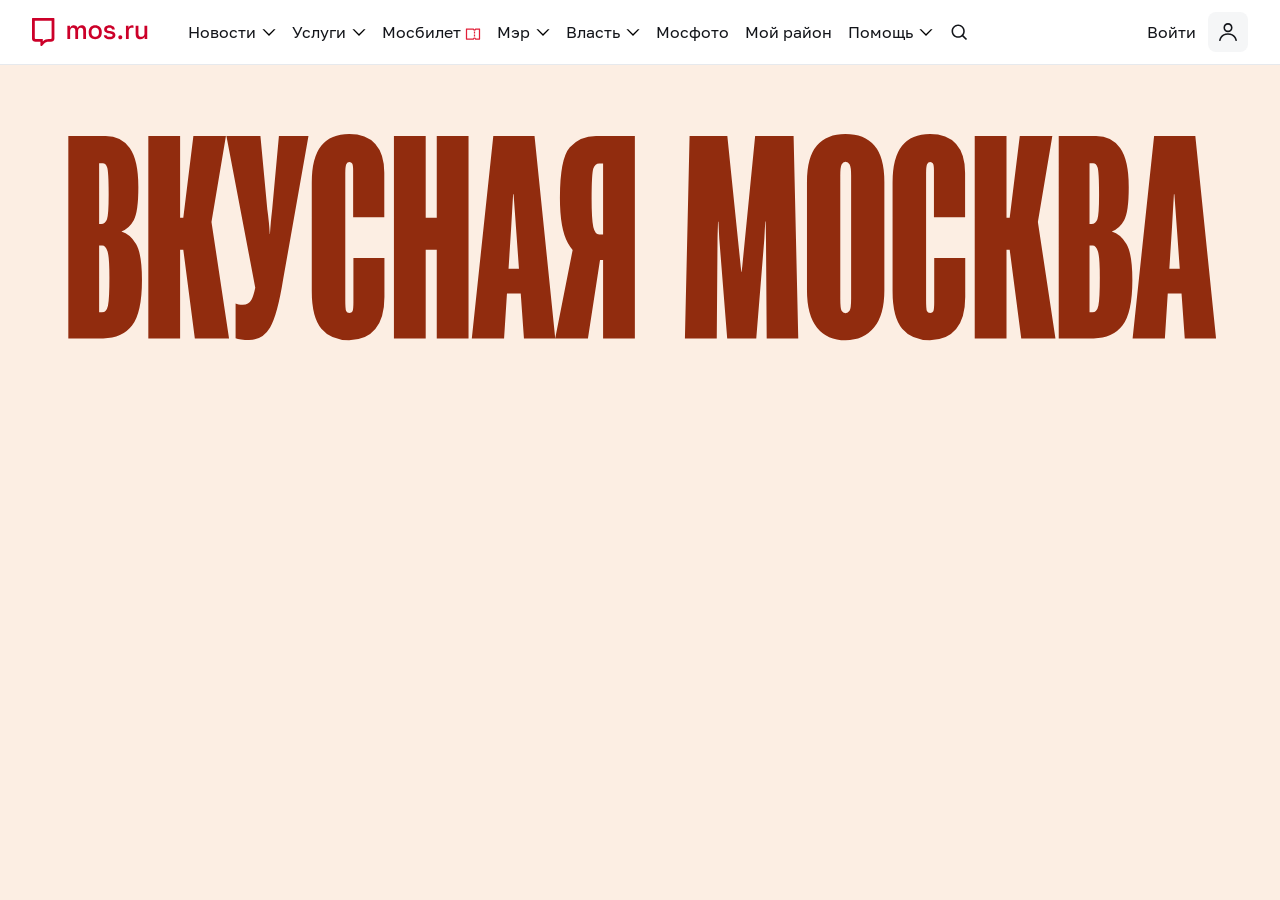
==== mos-carousel-3/index.html @ 79945d77 "Add mos-carousel-3 with circular photo animation and responsive hero" ====
<!doctype html>
<html lang="ru"><head><meta charset="utf-8"><meta name="viewport" content="width=device-width,initial-scale=1"><title>Вкусная Москва — карусель 3</title><link rel="icon" href="data:,"><link rel="stylesheet" href="styles.css"><link rel="stylesheet" href="header.css"><link rel="preload" href="assets/fonts/roboto-flex.ttf" as="font" type="font/ttf" crossorigin><script type="module" src="carousel.js"></script></head>
<body><!-- Markup, class names and SVGs copied from the live mos.ru header, 2026-11-24. -->
<div id="mos-header" class="mos-widget-header mos_layouts_wrapper"><div class="Header_header__1FD6w Header_headerRendered__24O7k" tabindex="-1"><div class="Header_inside__1MzA3 ru"><header class="Caption_caption__3R-Mi" aria-label="Портал mos.ru"><div class="Caption_name__1pfTC"><a aria-disabled="true" tabindex="-1" aria-label="mos.ru — Официальный сайт Мэра Москвы" id="mos-header-title" class="link_link__29xFl link_focusable__lMy2y Caption_nameLink__2XS9J" style="height:100%"><span class="Caption_logo__IS1vg"><img src="assets/mos-header/logo.svg" aria-hidden="true" alt="" class="Caption_iconLogo__P_cnI"></span></a></div><div class="Caption_menu__2k-Z3"><div class="Menu_menuWrapper__341hI"><nav aria-label="Разделы портала" class="Menu_menu__13xOb"><div class="Menu_item__5wCCF"><div class="dropdown_dropdown__1Oynj dropdown_dropdownTriggerWithArrow__3jYM_"><a aria-disabled="true" tabindex="-1" role="link" class="Menu_link__1f7RY common_unstyledButton__10cKX common_large__34EIE common_large__34EIE link_primary__fU-Jd link_link__29xFl link_focusable__lMy2y">Новости</a><button aria-disabled="true" tabindex="-1" type="button" class="dropdown_dropdownTrigger__SxgNI link_focusable__lMy2y dropdown_dropdownTriggerWithArrowAlways__5y4mP" aria-label="Меню раздела Новости"><svg width="16" height="16" viewBox="0 0 16 16" fill="#0E0E0F" class="dropdown_dropdownTriggerArrow__17cwd dropdown_dropdownTriggerArrowVisible__3bAlf"><path d="M1.43774 5.3335L8.00008 11.8958L14.5624 5.3335L12.7711 5.3335L8.00008 10.1045L3.22908 5.3335L1.43774 5.3335Z" fill="#13151A"/></svg></button></div></div><div class="Menu_item__5wCCF"><div class="dropdown_dropdown__1Oynj dropdown_dropdownTriggerWithArrow__3jYM_"><a aria-disabled="true" tabindex="-1" role="link" class="Menu_link__1f7RY common_unstyledButton__10cKX common_large__34EIE common_large__34EIE link_primary__fU-Jd link_link__29xFl link_focusable__lMy2y">Услуги</a><button aria-disabled="true" tabindex="-1" type="button" class="dropdown_dropdownTrigger__SxgNI link_focusable__lMy2y dropdown_dropdownTriggerWithArrowAlways__5y4mP" aria-label="Меню раздела Услуги"><svg width="16" height="16" viewBox="0 0 16 16" fill="#0E0E0F" class="dropdown_dropdownTriggerArrow__17cwd dropdown_dropdownTriggerArrowVisible__3bAlf"><path d="M1.43774 5.3335L8.00008 11.8958L14.5624 5.3335L12.7711 5.3335L8.00008 10.1045L3.22908 5.3335L1.43774 5.3335Z" fill="#13151A"/></svg></button></div></div><div class="Menu_item__5wCCF"><a aria-disabled="true" tabindex="-1" role="link" class="Menu_link__1f7RY common_unstyledButton__10cKX common_large__34EIE common_large__34EIE link_primary__fU-Jd link_link__29xFl link_focusable__lMy2y">Мосбилет</a><div class="Menu_ticketIcon__lzpXe" aria-hidden="true" role="presentation"><img src="assets/mos-header/ticket.svg" alt=""></div></div><div class="Menu_item__5wCCF"><div class="dropdown_dropdown__1Oynj dropdown_dropdownTriggerWithArrow__3jYM_"><a aria-disabled="true" tabindex="-1" role="link" class="Menu_link__1f7RY common_unstyledButton__10cKX common_large__34EIE common_large__34EIE link_primary__fU-Jd link_link__29xFl link_focusable__lMy2y">Мэр</a><button aria-disabled="true" tabindex="-1" type="button" class="dropdown_dropdownTrigger__SxgNI link_focusable__lMy2y dropdown_dropdownTriggerWithArrowAlways__5y4mP" aria-label="Меню раздела Мэр"><svg width="16" height="16" viewBox="0 0 16 16" fill="#0E0E0F" class="dropdown_dropdownTriggerArrow__17cwd dropdown_dropdownTriggerArrowVisible__3bAlf"><path d="M1.43774 5.3335L8.00008 11.8958L14.5624 5.3335L12.7711 5.3335L8.00008 10.1045L3.22908 5.3335L1.43774 5.3335Z" fill="#13151A"/></svg></button></div></div><div class="Menu_item__5wCCF"><div class="dropdown_dropdown__1Oynj dropdown_dropdownTriggerWithArrow__3jYM_"><a aria-disabled="true" tabindex="-1" role="link" class="Menu_link__1f7RY common_unstyledButton__10cKX common_large__34EIE common_large__34EIE link_primary__fU-Jd link_link__29xFl link_focusable__lMy2y">Власть</a><button aria-disabled="true" tabindex="-1" type="button" class="dropdown_dropdownTrigger__SxgNI link_focusable__lMy2y dropdown_dropdownTriggerWithArrowAlways__5y4mP" aria-label="Меню раздела Власть"><svg width="16" height="16" viewBox="0 0 16 16" fill="#0E0E0F" class="dropdown_dropdownTriggerArrow__17cwd dropdown_dropdownTriggerArrowVisible__3bAlf"><path d="M1.43774 5.3335L8.00008 11.8958L14.5624 5.3335L12.7711 5.3335L8.00008 10.1045L3.22908 5.3335L1.43774 5.3335Z" fill="#13151A"/></svg></button></div></div><div class="Menu_item__5wCCF"><a aria-disabled="true" tabindex="-1" role="link" class="Menu_link__1f7RY common_unstyledButton__10cKX common_large__34EIE common_large__34EIE link_primary__fU-Jd link_link__29xFl link_focusable__lMy2y">Мосфото</a></div><div class="Menu_item__5wCCF"><a aria-disabled="true" tabindex="-1" role="link" class="Menu_link__1f7RY common_unstyledButton__10cKX common_large__34EIE common_large__34EIE link_primary__fU-Jd link_link__29xFl link_focusable__lMy2y">Мой район</a></div><div class="Menu_item__5wCCF"><div class="dropdown_dropdown__1Oynj dropdown_dropdownTriggerWithArrow__3jYM_"><a aria-disabled="true" tabindex="-1" role="link" class="Menu_link__1f7RY common_unstyledButton__10cKX common_large__34EIE common_large__34EIE link_primary__fU-Jd link_link__29xFl link_focusable__lMy2y">Помощь</a><button aria-disabled="true" tabindex="-1" type="button" class="dropdown_dropdownTrigger__SxgNI link_focusable__lMy2y dropdown_dropdownTriggerWithArrowAlways__5y4mP" aria-label="Меню раздела Помощь"><svg width="16" height="16" viewBox="0 0 16 16" fill="#0E0E0F" class="dropdown_dropdownTriggerArrow__17cwd dropdown_dropdownTriggerArrowVisible__3bAlf"><path d="M1.43774 5.3335L8.00008 11.8958L14.5624 5.3335L12.7711 5.3335L8.00008 10.1045L3.22908 5.3335L1.43774 5.3335Z" fill="#13151A"/></svg></button></div></div></nav><div class="Menu_lastSlot__1nixy Menu_slot__-tcaB common_item__16qjr"><div class="Search_searchWrapper__2cm_Z"><div class="Search_search__2uVwW"><button type="button" aria-disabled="true" tabindex="-1" class="Search_button__17yql link_focusable__lMy2y" aria-label="Поиск по сайту"><svg width="20" height="20" viewBox="0 0 20 20" fill="none" class="Search_icon__Sj_Ky" role="presentation"><path fill-rule="evenodd" clip-rule="evenodd" d="M9.1665 2.5415C5.50762 2.5415 2.5415 5.50762 2.5415 9.1665C2.5415 12.8254 5.50762 15.7915 9.1665 15.7915C10.6956 15.7915 12.1037 15.2735 13.2248 14.4034L16.9106 18.0891L18.0891 16.9106L14.4034 13.2248C15.2735 12.1037 15.7915 10.6956 15.7915 9.1665C15.7915 5.50762 12.8254 2.5415 9.1665 2.5415ZM4.12484 9.1665C4.12484 6.38207 6.38207 4.12484 9.1665 4.12484C11.9509 4.12484 14.2082 6.38207 14.2082 9.1665C14.2082 11.9509 11.9509 14.2082 9.1665 14.2082C6.38207 14.2082 4.12484 11.9509 4.12484 9.1665Z" fill="#13151A"/></svg></button></div></div></div></div></div><div class="Caption_icons__1krw6"><div class="Caption_navIcon__1FbCm Caption_icon__2XT7z"><button aria-disabled="true" tabindex="-1" type="button" class="Icon_icon__voGwJ common_unstyledButton__10cKX" aria-label="Навигация по сайту"><svg width="16" height="12" class="Icon_iconImg__1Ll2u" role="img" aria-label="Навигация по сайту"><g transform="translate(-124 -292)" fill="none" fill-rule="evenodd"><path d="M139.25 302a.75.75 0 110 1.5h-14.5a.75.75 0 110-1.5h14.5zm0-5a.75.75 0 110 1.5h-14.5a.75.75 0 010-1.5h14.5zm0-5a.75.75 0 110 1.5h-14.5a.75.75 0 010-1.5h14.5z" fill="currentColor"/></g></svg></button></div><div class="Caption_searchIcon__3LSSY Caption_icon__2XT7z"><button aria-disabled="true" tabindex="-1" type="button" class="Icon_icon__voGwJ common_unstyledButton__10cKX" aria-label="Поиск по сайту"><svg width="16" height="17" fill="none" class="Icon_iconImg__1Ll2u" role="img" aria-label="Поиск по сайту"><path fill-rule="evenodd" clip-rule="evenodd" d="M14.508 7.462a7.045 7.045 0 1 0-3.307 5.972l3.04 3.04a.75.75 0 0 0 1.06 0l.089-.09a.75.75 0 0 0 0-1.06l-2.913-2.913a7.022 7.022 0 0 0 2.03-4.95Zm-7.046-5.42a5.42 5.42 0 1 0 0 10.84 5.42 5.42 0 0 0 0-10.84Z" fill="currentColor"/></svg></button></div><div class="Caption_userMobile__apo0A Caption_icon__2XT7z"><div class="User_mobile__3-mrU"><button aria-disabled="true" tabindex="-1" type="button" class="UserIcon_icon__3o-8a common_unstyledButton__10cKX" aria-label="Вход/Регистрация"><svg width="20" height="20" viewBox="0 0 20 20" fill="none" role="presentation"><path fill-rule="evenodd" clip-rule="evenodd" d="M9.99988 1.09375C7.49734 1.09375 5.46863 3.12246 5.46863 5.625C5.46863 8.12754 7.49734 10.1562 9.99988 10.1562C12.5024 10.1562 14.5311 8.12754 14.5311 5.625C14.5311 3.12246 12.5024 1.09375 9.99988 1.09375ZM7.03113 5.625C7.03113 3.9854 8.36028 2.65625 9.99988 2.65625C11.6395 2.65625 12.9686 3.9854 12.9686 5.625C12.9686 7.2646 11.6395 8.59375 9.99988 8.59375C8.36028 8.59375 7.03113 7.2646 7.03113 5.625Z" fill="#13151A"/><path d="M2.74007 14.6018C2.09905 15.4352 1.695 16.2654 1.4506 16.887C1.2081 17.5038 1.08363 18.0948 0.952637 18.7334L2.48327 19.0473C2.48747 19.0268 2.49165 19.0064 2.49583 18.9861C2.60464 18.4549 2.70424 17.9687 2.90475 17.4587C3.10957 16.9378 3.4477 16.2446 3.97855 15.5545C5.02254 14.1973 6.83601 12.8125 9.99994 12.8125C13.1639 12.8125 14.9773 14.1973 16.0213 15.5545C16.5522 16.2446 16.8903 16.9378 17.0951 17.4587C17.2959 17.9693 17.3934 18.4457 17.5019 18.9756C17.5068 18.9994 17.5117 19.0233 17.5166 19.0473L19.0472 18.7334C18.9163 18.0949 18.7916 17.5033 18.5493 16.887C18.3049 16.2654 17.9008 15.4352 17.2598 14.6018C15.96 12.9121 13.711 11.25 9.99994 11.25C6.28886 11.25 4.03984 12.9121 2.74007 14.6018Z" fill="#13151A"/></svg></button></div></div><div class="Caption_userDesktop__2wfJM"><a aria-disabled="true" tabindex="-1" class="Caption_item__3tAks link_white__1QFFV link_link__29xFl link_focusable__lMy2y Caption_itemUser__373OT User_loginLink__1L0QF common_unstyledButton__10cKX User_loginButton__2k0Cj" aria-label="Вход/Регистрация"><span class="User_loginLinkText__3rVLq" aria-hidden="true">Войти</span><span class="User_icon__2FnO5 link_white__1QFFV link_link__29xFl link_focusable__lMy2y Caption_icon__2XT7z"><svg width="20" height="20" viewBox="0 0 20 20" fill="none" role="presentation"><path fill-rule="evenodd" clip-rule="evenodd" d="M9.99988 1.09375C7.49734 1.09375 5.46863 3.12246 5.46863 5.625C5.46863 8.12754 7.49734 10.1562 9.99988 10.1562C12.5024 10.1562 14.5311 8.12754 14.5311 5.625C14.5311 3.12246 12.5024 1.09375 9.99988 1.09375ZM7.03113 5.625C7.03113 3.9854 8.36028 2.65625 9.99988 2.65625C11.6395 2.65625 12.9686 3.9854 12.9686 5.625C12.9686 7.2646 11.6395 8.59375 9.99988 8.59375C8.36028 8.59375 7.03113 7.2646 7.03113 5.625Z" fill="#13151A"/><path d="M2.74007 14.6018C2.09905 15.4352 1.695 16.2654 1.4506 16.887C1.2081 17.5038 1.08363 18.0948 0.952637 18.7334L2.48327 19.0473C2.48747 19.0268 2.49165 19.0064 2.49583 18.9861C2.60464 18.4549 2.70424 17.9687 2.90475 17.4587C3.10957 16.9378 3.4477 16.2446 3.97855 15.5545C5.02254 14.1973 6.83601 12.8125 9.99994 12.8125C13.1639 12.8125 14.9773 14.1973 16.0213 15.5545C16.5522 16.2446 16.8903 16.9378 17.0951 17.4587C17.2959 17.9693 17.3934 18.4457 17.5019 18.9756C17.5068 18.9994 17.5117 19.0233 17.5166 19.0473L19.0472 18.7334C18.9163 18.0949 18.7916 17.5033 18.5493 16.887C18.3049 16.2654 17.9008 15.4352 17.2598 14.6018C15.96 12.9121 13.711 11.25 9.99994 11.25C6.28886 11.25 4.03984 12.9121 2.74007 14.6018Z" fill="#13151A"/></svg></span></a></div></div></header></div></div></div>
<div class="artboard"><main tabindex="0" aria-label="Вкусная Москва. Перетаскивай карусель мышью или используй стрелки клавиатуры." class="hero" aria-labelledby="title">
<h1 id="title"><span class="title-line">Вкусная Москва</span></h1>
<div class="cards" aria-hidden="true">
<div class="card-product"><img src="assets/photos/01.jpg" alt="" draggable="false"></div>
<div class="card-product"><img src="assets/photos/02.jpg" alt="" draggable="false"></div>
<div class="card-product"><img src="assets/photos/03.jpg" alt="" draggable="false"></div>
<div class="card-product"><img src="assets/photos/04.jpg" alt="" draggable="false"></div>
<div class="card-product"><img src="assets/photos/05.jpg" alt="" draggable="false"></div>
<div class="card-product"><img src="assets/photos/06.jpg" alt="" draggable="false"></div>
<div class="card-product"><img src="assets/photos/07.jpg" alt="" draggable="false"></div>
<div class="card-product"><img src="assets/photos/08.jpg" alt="" draggable="false"></div>
<div class="card-product"><img src="assets/photos/09.jpg" alt="" draggable="false"></div>
<div class="card-product"><img src="assets/photos/10.jpg" alt="" draggable="false"></div>
<div class="card-product"><img src="assets/photos/11.jpg" alt="" draggable="false"></div>
</div>
<nav class="anchor-nav" aria-label="Разделы Вкусной Москвы">
<button class="anchor-nav-item" type="button"><span>Московские ярмарки</span></button>
<button class="anchor-nav-item" type="button"><span>Рыбные рынки</span></button>
<button class="anchor-nav-item" type="button"><span>Сделано в Москве</span></button>
<button class="anchor-nav-item" type="button"><span>Рецепты и советы</span></button>
<button class="anchor-nav-item" type="button"><span>Проекты</span></button>
</nav>
<p class="intro">Всё о гастрономических проектах столицы, ярмарках и рыбных рынках, а также рекомендации для любителей готовить и вкусно поесть</p>
<button class="scroll-cue" type="button" aria-label="Узнать больше о Вкусной Москве">
<svg width="170" height="170" viewBox="0 0 170 170" fill="none" aria-hidden="true" xmlns="http://www.w3.org/2000/svg">
<g class="scroll-cue-text">
<path d="M79.2032 149.582L79.5755 150.985C78.9975 151.032 78.4576 151.157 77.9559 151.36C77.4493 151.562 76.9653 151.858 76.5041 152.248C76.0429 152.638 75.5969 153.135 75.1661 153.741L71.2341 159.196L69.6082 158.922L73.8667 153.175C74.3133 152.567 74.7506 152.045 75.1786 151.608C75.6016 151.171 76.0274 150.809 76.4559 150.521C76.8786 150.238 77.3162 150.019 77.7687 149.864C78.2203 149.714 78.6985 149.62 79.2032 149.582ZM75.5103 152.658L78.2998 160.387L76.5765 160.096L74.3591 153.774L75.5103 152.658ZM64.5087 146.333C65.235 146.604 65.8633 146.949 66.3937 147.368C66.924 147.787 67.3427 148.259 67.6498 148.784L66.5675 149.622C66.3472 149.183 66.0253 148.785 65.6018 148.427C65.1783 148.069 64.6912 147.788 64.1406 147.583C63.6279 147.392 63.1567 147.3 62.7268 147.307C62.2952 147.32 61.927 147.423 61.6221 147.617C61.3172 147.812 61.0943 148.091 60.9534 148.455C60.7376 149.034 60.7616 149.543 61.0252 149.982C61.284 150.419 61.8098 150.785 62.6025 151.08L64.5322 151.799L64.1157 152.917L62.2929 152.238C61.8657 152.079 61.4707 152.007 61.1079 152.023C60.7403 152.038 60.4251 152.137 60.1623 152.32C59.8929 152.506 59.6937 152.772 59.5646 153.119C59.439 153.456 59.4184 153.773 59.5026 154.069C59.5851 154.37 59.768 154.641 60.0513 154.881C60.3281 155.125 60.6944 155.332 61.1501 155.501C61.6343 155.682 62.1207 155.777 62.6092 155.786C63.0978 155.795 63.5565 155.717 63.9854 155.552L64.2789 156.789C63.7345 157.002 63.1412 157.1 62.4991 157.082C61.8552 157.07 61.2057 156.941 60.5506 156.697C59.8576 156.439 59.2993 156.109 58.8757 155.708C58.4456 155.31 58.1695 154.861 58.0474 154.362C57.9189 153.865 57.9563 153.344 58.1597 152.798C58.2799 152.475 58.4749 152.191 58.7448 151.946C59.0146 151.7 59.3153 151.51 59.6471 151.374C59.974 151.236 60.2875 151.164 60.5875 151.157C60.094 150.784 59.7435 150.31 59.5359 149.735C59.3283 149.16 59.3516 148.539 59.6056 147.872C59.812 147.332 60.1573 146.899 60.6415 146.571C61.1258 146.243 61.7032 146.05 62.3736 145.992C63.0375 145.937 63.7492 146.05 64.5087 146.333ZM55.888 143.174L50.239 152.188L49.0286 151.43L51.3245 147.766L46.6888 144.861L44.3929 148.524L43.1824 147.766L48.8314 138.752L50.0418 139.51L47.3868 143.747L52.0225 146.652L54.6776 142.416L55.888 143.174ZM44.9993 136.432L34.6258 141.236L33.554 140.213L37.777 129.538L38.9423 130.65L37.8648 133.308L41.2945 136.582L43.8671 135.351L44.9993 136.432ZM40.1428 137.206L37.3067 134.498L35.3371 139.467L40.1428 137.206ZM33.8824 125.064L26.3258 130.525L28.1104 132.994L27.045 133.764L22.639 127.667L23.7044 126.897L25.4891 129.367L33.0457 123.906L33.8824 125.064ZM28.5826 117.437L18.9672 121.988L18.3562 120.697L22.2092 118.873L21.2308 116.806C20.9145 116.137 20.7494 115.493 20.7356 114.871C20.7197 114.246 20.861 113.686 21.1595 113.191C21.4512 112.695 21.8992 112.303 22.5036 112.017C22.9661 111.798 23.4116 111.68 23.8403 111.662C24.2689 111.644 24.6773 111.726 25.0654 111.906C25.4467 112.084 25.8 112.357 26.1251 112.724C26.4503 113.092 26.744 113.552 27.0062 114.106L28.5826 117.437ZM26.8383 116.683L25.8534 114.601C25.5349 113.928 25.147 113.476 24.6898 113.244C24.2304 113.007 23.7145 113.025 23.1422 113.295C22.5836 113.56 22.2385 113.956 22.107 114.483C21.9733 115.006 22.0593 115.59 22.3648 116.236L23.3561 118.33L26.8383 116.683ZM21.4974 99.2725L10.9634 100.755L10.057 94.3141L11.3211 94.1362L12.0284 99.1624L15.1811 98.7188L14.8963 96.6948C14.7396 95.5812 14.8744 94.6491 15.3008 93.8985C15.7214 93.1436 16.4309 92.6959 17.4291 92.5554C18.0862 92.4629 18.6638 92.5326 19.1619 92.7643C19.6543 92.9917 20.0601 93.3668 20.3792 93.8897C20.6926 94.4083 20.9048 95.0614 21.0156 95.849L21.4974 99.2725ZM20.1396 98.021L19.86 96.0346C19.7563 95.2972 19.516 94.753 19.1392 94.4019C18.7624 94.0508 18.268 93.9183 17.656 94.0044C17.0691 94.087 16.6309 94.3533 16.3412 94.8033C16.0459 95.249 15.9472 95.8205 16.0454 96.5177L16.3323 98.5568L20.1396 98.021ZM20.541 82.1921C20.4843 82.9854 20.2928 83.7106 19.9664 84.3678C19.6354 85.0196 19.2017 85.5802 18.6654 86.0497C18.1294 86.5142 17.5155 86.8613 16.8236 87.0911C16.1317 87.321 15.3942 87.4079 14.611 87.3519C13.8228 87.2955 13.1026 87.1044 12.4505 86.7784C11.7984 86.4524 11.2401 86.0215 10.7756 85.4855C10.3115 84.9444 9.96459 84.328 9.73475 83.6361C9.50527 82.9392 9.4189 82.1941 9.47563 81.4008C9.532 80.6126 9.72569 79.8926 10.0567 79.2408C10.3877 78.589 10.8239 78.0286 11.3653 77.5594C11.9067 77.0903 12.5234 76.7408 13.2152 76.511C13.9024 76.2757 14.6326 76.1858 15.4056 76.241C16.1888 76.297 16.9062 76.4906 17.558 76.8216C18.2102 77.1475 18.7683 77.581 19.2323 78.1221C19.6964 78.6631 20.0459 79.2797 20.2808 79.972C20.5106 80.6639 20.5974 81.4039 20.541 82.1921ZM19.1844 82.0951C19.2252 81.5242 19.1646 80.9866 19.0026 80.4824C18.841 79.9731 18.5914 79.5211 18.254 79.1262C17.9115 78.731 17.49 78.4114 16.9895 78.1673C16.4893 77.9183 15.9259 77.7713 15.2994 77.7265C14.4556 77.6662 13.7074 77.7955 13.0549 78.1145C12.4027 78.4284 11.8827 78.8813 11.4951 79.4732C11.1024 80.0647 10.8789 80.7394 10.8247 81.4973C10.7839 82.0682 10.8468 82.6085 11.0135 83.1181C11.1755 83.6223 11.4276 84.0746 11.7697 84.4748C12.1071 84.8697 12.5261 85.1891 13.0266 85.4332C13.5221 85.6768 14.0857 85.8212 14.7173 85.8664C15.556 85.9264 16.3015 85.7994 16.9537 85.4855C17.6062 85.1665 18.1288 84.7112 18.5216 84.1198C18.9092 83.5279 19.1302 82.853 19.1844 82.0951ZM21.2623 72.4346L19.8368 72.6055C19.8335 72.2499 19.7921 71.9329 19.7124 71.6547C19.6279 71.3749 19.4814 71.1161 19.273 70.8782C19.0646 70.6403 18.7636 70.4113 18.3698 70.1912C17.976 69.9712 17.4651 69.7447 16.837 69.5118C16.2104 69.274 15.439 69.0162 14.5228 68.7382L11.3817 67.7852L13.4841 60.8558L23.6636 63.9443L23.2489 65.3113L14.3272 62.6045L13.0411 66.8435L14.888 67.4038C15.9447 67.7245 16.844 68.0317 17.5859 68.3256C18.3279 68.6196 18.9368 68.9155 19.4129 69.2134C19.8904 69.5065 20.2625 69.8153 20.5293 70.1397C20.7976 70.4594 20.9858 70.8076 21.0937 71.1844C21.2017 71.5613 21.2579 71.978 21.2623 72.4346ZM25.4809 58.5725L16.1431 53.4768L16.8273 52.2229L20.5692 54.2648L21.6647 52.2572C22.019 51.608 22.4432 51.095 22.9373 50.7183C23.4338 50.3372 23.9697 50.1218 24.545 50.0722C25.1183 50.0157 25.6984 50.1476 26.2854 50.4679C26.7345 50.713 27.0924 51.0035 27.3592 51.3395C27.6259 51.6755 27.8005 52.0536 27.8829 52.4736C27.9633 52.8868 27.9506 53.3329 27.845 53.812C27.7394 54.291 27.5398 54.7996 27.2462 55.3376L25.4809 58.5725ZM25.0647 56.718L26.1675 54.697C26.5242 54.0434 26.6618 53.4635 26.5802 52.9573C26.5011 52.4467 26.1836 52.0397 25.6278 51.7364C25.0853 51.4404 24.5622 51.3944 24.0584 51.5984C23.557 51.7981 23.1353 52.2114 22.7932 52.8383L21.683 54.8726L25.0647 56.718ZM31.4603 48.0059L23.6002 40.8379L24.5627 39.7824L31.4516 46.0646L34.585 42.6286L27.6962 36.3464L28.6587 35.2909L35.5476 41.5731L38.6708 38.1483L31.7819 31.8661L32.7445 30.8106L40.6046 37.9786L31.4603 48.0059ZM44.4162 34.076L38.4576 25.2637L43.9841 21.5268L44.6992 22.5843L40.356 25.521L42.1308 28.1458L45.9138 25.5879L46.599 26.6013L42.8161 29.1592L44.8803 32.2121L49.2613 29.2498L49.9805 30.3135L44.4162 34.076ZM65.7209 23.4096C64.955 23.6239 64.2077 23.6884 63.4789 23.603C62.7537 23.5113 62.0796 23.2923 61.4566 22.9459C60.8386 22.5981 60.3046 22.1373 59.8547 21.5636C59.4049 20.9898 59.0742 20.3249 58.8626 19.5688C58.6496 18.8078 58.5866 18.0654 58.6733 17.3415C58.7601 16.6176 58.9773 15.9466 59.3251 15.3285C59.6778 14.7091 60.141 14.1745 60.7148 13.7246C61.2934 13.2734 61.9656 12.9406 62.7315 12.7263C63.4925 12.5134 64.2356 12.4527 64.9608 12.5443C65.6861 12.636 66.3609 12.8575 66.9852 13.2088C67.6095 13.5601 68.1466 14.0226 68.5964 14.5963C69.0498 15.1638 69.3809 15.8207 69.5898 16.5671C69.8013 17.3232 69.8613 18.0639 69.7697 18.7892C69.6829 19.513 69.4632 20.1847 69.1105 20.8041C68.7579 21.4236 68.2953 21.9607 67.723 22.4154C67.1492 22.8652 66.4819 23.1966 65.7209 23.4096ZM65.3544 22.0998C65.9056 21.9455 66.3912 21.7071 66.8112 21.3844C67.236 21.0604 67.5773 20.673 67.8351 20.2221C68.0916 19.7663 68.2502 19.2617 68.311 18.7081C68.3766 18.1532 68.3248 17.5733 68.1556 16.9684C67.9276 16.1538 67.5534 15.4931 67.0329 14.9865C66.5173 14.4785 65.9155 14.1419 65.2275 13.9768C64.5382 13.8067 63.8277 13.824 63.0959 14.0288C62.5447 14.183 62.0573 14.4246 61.6339 14.7535C61.2139 15.0762 60.8733 15.4661 60.612 15.9232C60.3541 16.3741 60.1948 16.8763 60.1341 17.4298C60.0719 17.9785 60.1262 18.5577 60.2968 19.1675C60.5234 19.9773 60.8945 20.6361 61.4101 21.1441C61.9306 21.6507 62.5355 21.9891 63.2248 22.1591C63.9128 22.3243 64.6226 22.3045 65.3544 22.0998ZM82.9662 19.9324L83.4977 9.30798L86.9885 9.48261C87.9852 9.53246 88.7808 9.8005 89.3752 10.2867C89.975 10.7681 90.2529 11.449 90.2088 12.3293C90.1919 12.6682 90.0921 12.9904 89.9094 13.2957C89.727 13.596 89.4985 13.8559 89.2238 14.0755C88.9541 14.2953 88.6777 14.4463 88.3947 14.5285C88.9679 14.7296 89.44 15.0753 89.8111 15.5656C90.1872 16.0561 90.3579 16.6504 90.3229 17.3486C90.2943 17.9203 90.1248 18.419 89.8144 18.8447C89.5091 19.2707 89.0844 19.5994 88.5402 19.8309C88.0014 20.0575 87.3703 20.1527 86.6468 20.1165L82.9662 19.9324ZM84.4514 18.8351L86.4472 18.935C87.2314 18.9742 87.8208 18.8515 88.2155 18.5669C88.6152 18.2826 88.8307 17.8268 88.8621 17.1994C88.8927 16.5873 88.7212 16.1121 88.3476 15.7738C87.9793 15.4308 87.3853 15.2388 86.5657 15.1978L84.6381 15.1014L84.4514 18.8351ZM84.6943 13.9782L86.5232 14.0697C86.9634 14.0917 87.3514 14.0401 87.6874 13.9149C88.0233 13.7897 88.2864 13.6 88.4766 13.3458C88.6722 13.0867 88.7793 12.77 88.7981 12.3956C88.8249 11.8594 88.6531 11.4399 88.2828 11.1374C87.9175 10.8351 87.3807 10.6662 86.6724 10.6308L84.8663 10.5405L84.6943 13.9782ZM101.724 22.3378L98.8508 15.7859L103.817 11.8954L105.512 12.3217L100.542 16.1957L103.514 22.7882L101.724 22.3378ZM95.3201 20.7271L97.915 10.4108L99.3003 10.7592L98.2457 14.9521L100.147 15.4303L99.8262 16.7051L97.925 16.2269L96.7054 21.0756L95.3201 20.7271ZM108.186 24.3484L108.211 22.8966C108.78 23.0099 109.333 23.0375 109.871 22.9792C110.414 22.9231 110.96 22.7707 111.511 22.5218C112.061 22.273 112.626 21.9162 113.206 21.4515L118.479 17.2785L119.969 17.9864L114.301 22.3508C113.705 22.8136 113.142 23.1964 112.611 23.4992C112.084 23.8042 111.576 24.0364 111.085 24.1957C110.601 24.3526 110.12 24.4437 109.643 24.469C109.167 24.4898 108.682 24.4496 108.186 24.3484ZM112.579 22.3986L112.008 14.2019L113.587 14.9523L113.991 21.6399L112.579 22.3986ZM122.653 32.5187C121.77 31.8631 121.134 31.1061 120.743 30.2477C120.359 29.3882 120.232 28.4891 120.362 27.5504C120.498 26.6106 120.899 25.6935 121.563 24.799C122.044 24.1525 122.593 23.6389 123.21 23.2582C123.83 22.8735 124.486 22.6285 125.176 22.5231C125.867 22.4177 126.562 22.4546 127.262 22.6338C127.966 22.8161 128.637 23.1444 129.275 23.6187C129.905 24.087 130.397 24.5757 130.751 25.0847C131.108 25.5897 131.35 26.1134 131.477 26.6559L130.169 27.1419C130.077 26.6885 129.893 26.2648 129.618 25.8709C129.343 25.477 128.984 25.1154 128.54 24.7861C128.04 24.4145 127.529 24.1549 127.008 24.0072C126.487 23.8596 125.973 23.8249 125.467 23.9032C124.967 23.9804 124.488 24.1669 124.028 24.4628C123.569 24.7586 123.149 25.1627 122.768 25.675C122.242 26.3825 121.93 27.0875 121.831 27.79C121.735 28.4956 121.842 29.1678 122.15 29.8068C122.46 30.4416 122.959 31.0143 123.647 31.5249C124.09 31.8543 124.563 32.1049 125.066 32.2769C125.577 32.4479 126.122 32.5159 126.704 32.4809L126.515 33.8555C125.852 33.8737 125.198 33.7727 124.554 33.5527C123.917 33.3317 123.283 32.987 122.653 32.5187ZM129.55 37.586L137.541 30.5638L138.484 31.6369L135.236 34.4909L138.848 38.6004L142.096 35.7464L143.038 36.8194L135.048 43.8415L134.105 42.7685L137.86 39.4681L134.249 35.3586L130.493 38.659L129.55 37.586ZM140.723 52.5675C140.344 51.8684 140.115 51.1541 140.036 50.4246C139.964 49.6971 140.028 48.9912 140.227 48.3068C140.429 47.6269 140.76 47.0039 141.219 46.4379C141.679 45.8718 142.253 45.4016 142.944 45.0273C143.638 44.6506 144.348 44.4241 145.073 44.3479C145.798 44.2716 146.501 44.3344 147.181 44.5361C147.863 44.7424 148.487 45.0752 149.053 45.5346C149.622 45.9985 150.096 46.58 150.475 47.2791C150.851 47.9738 151.076 48.6849 151.147 49.4123C151.219 50.1398 151.153 50.8469 150.949 51.5337C150.746 52.2205 150.414 52.8469 149.955 53.413C149.502 53.9811 148.935 54.4499 148.254 54.8194C147.564 55.1937 146.855 55.4167 146.127 55.4885C145.402 55.5648 144.699 55.4998 144.016 55.2936C143.334 55.0873 142.707 54.7557 142.137 54.2987C141.571 53.8392 141.099 53.2622 140.723 52.5675ZM141.918 51.9192C142.191 52.4224 142.532 52.8428 142.94 53.1806C143.35 53.5228 143.803 53.7695 144.3 53.9207C144.802 54.0695 145.329 54.112 145.882 54.0483C146.438 53.989 146.992 53.8096 147.544 53.5102C148.287 53.1069 148.848 52.5953 149.227 51.9752C149.607 51.3596 149.802 50.6981 149.81 49.9906C149.823 49.2808 149.648 48.5918 149.286 47.9239C149.013 47.4207 148.669 46.9992 148.254 46.6594C147.846 46.3217 147.391 46.0762 146.887 45.9229C146.39 45.7717 145.865 45.728 145.312 45.7917C144.763 45.853 144.21 46.0346 143.654 46.3365C142.914 46.7373 142.354 47.2456 141.974 47.8611C141.595 48.4812 141.4 49.1462 141.387 49.856C141.379 50.5635 141.556 51.2512 141.918 51.9192ZM145.738 61.7263L155.99 58.8876L156.369 60.257L148.417 62.459L157.88 65.7125L158.241 67.016L147.989 69.8547L147.61 68.4853L155.614 66.2691L146.095 63.0151L145.738 61.7263ZM158.434 62.5868C158.289 62.0644 158.274 61.5745 158.389 61.1168C158.504 60.6592 158.725 60.2696 159.051 59.948C159.382 59.6251 159.801 59.4013 160.308 59.2767L160.627 60.4264C160.143 60.5394 159.788 60.7689 159.564 61.115C159.344 61.4597 159.297 61.8591 159.422 62.3131C159.548 62.7671 159.793 63.0829 160.158 63.2606C160.528 63.4417 160.95 63.4539 161.421 63.297L161.742 64.454C161.247 64.6016 160.773 64.6197 160.322 64.5081C159.872 64.4015 159.48 64.1815 159.146 63.8483C158.812 63.515 158.574 63.0945 158.434 62.5868ZM149.964 82.3283L160.574 83.1071L160.472 84.4939L152.986 88.3937L153.026 87.8481L159.873 92.6478L159.774 93.9967L149.165 93.2178L149.267 91.8235L157.935 92.4751L157.824 92.7488L151.911 88.5053L151.992 87.4065L158.464 84.0265L158.539 84.253L149.869 83.6317L149.964 82.3283ZM146.825 103.218C147.074 102.463 147.437 101.806 147.915 101.249C148.395 100.698 148.953 100.261 149.588 99.937C150.221 99.618 150.902 99.4318 151.629 99.3784C152.356 99.325 153.092 99.4214 153.838 99.6675C154.588 99.9152 155.239 100.277 155.792 100.753C156.344 101.228 156.78 101.783 157.099 102.416C157.417 103.055 157.602 103.737 157.655 104.464C157.707 105.196 157.608 105.94 157.359 106.695C157.111 107.445 156.747 108.096 156.267 108.647C155.786 109.198 155.226 109.634 154.586 109.957C153.946 110.279 153.263 110.467 152.536 110.52C151.812 110.58 151.082 110.488 150.346 110.245C149.6 109.999 148.952 109.636 148.401 109.155C147.849 108.68 147.414 108.123 147.097 107.484C146.779 106.846 146.591 106.163 146.533 105.434C146.48 104.707 146.577 103.968 146.825 103.218ZM148.116 103.644C147.937 104.188 147.864 104.724 147.897 105.252C147.929 105.786 148.061 106.285 148.291 106.75C148.526 107.218 148.857 107.631 149.282 107.99C149.706 108.354 150.216 108.634 150.813 108.831C151.616 109.096 152.373 109.154 153.084 109.005C153.793 108.86 154.408 108.548 154.929 108.069C155.455 107.592 155.837 106.993 156.075 106.271C156.254 105.728 156.326 105.188 156.289 104.653C156.255 104.125 156.122 103.625 155.888 103.153C155.657 102.687 155.329 102.275 154.904 101.916C154.483 101.558 153.972 101.28 153.371 101.082C152.572 100.818 151.818 100.759 151.109 100.903C150.398 101.053 149.78 101.366 149.255 101.843C148.734 102.322 148.354 102.923 148.116 103.644ZM140.863 117.328C141.429 116.385 142.119 115.677 142.935 115.204C143.753 114.738 144.635 114.523 145.582 114.56C146.531 114.604 147.483 114.912 148.438 115.486C149.129 115.901 149.694 116.397 150.133 116.973C150.577 117.553 150.885 118.181 151.058 118.858C151.231 119.535 151.262 120.23 151.152 120.944C151.04 121.663 150.779 122.363 150.37 123.045C149.966 123.718 149.528 124.256 149.056 124.658C148.588 125.062 148.091 125.354 147.563 125.534L146.951 124.28C147.394 124.144 147.797 123.92 148.162 123.607C148.527 123.294 148.852 122.901 149.136 122.428C149.457 121.894 149.665 121.36 149.761 120.827C149.856 120.293 149.84 119.779 149.713 119.282C149.587 118.793 149.354 118.335 149.015 117.906C148.675 117.478 148.232 117.099 147.685 116.771C146.929 116.317 146.197 116.075 145.488 116.046C144.776 116.02 144.118 116.192 143.512 116.561C142.911 116.933 142.39 117.485 141.949 118.219C141.665 118.693 141.462 119.188 141.34 119.706C141.22 120.231 141.206 120.781 141.298 121.356L139.912 121.303C139.828 120.645 139.865 119.984 140.02 119.321C140.178 118.665 140.459 118.001 140.863 117.328ZM132 129.561L139.127 130.182L140.16 136.406L138.974 137.689L137.957 131.469L130.747 130.917L132 129.561ZM136.484 124.714L144.293 131.938L143.323 132.986L140.149 130.051L138.818 131.49L137.853 130.597L139.184 129.158L135.514 125.763L136.484 124.714ZM127.364 134.315L133.623 142.916L130.797 144.972C129.991 145.56 129.203 145.851 128.435 145.846C127.666 145.848 127.022 145.493 126.504 144.78C126.304 144.506 126.179 144.192 126.13 143.84C126.083 143.492 126.097 143.146 126.173 142.803C126.245 142.462 126.365 142.171 126.534 141.929C125.962 142.133 125.377 142.16 124.78 142.012C124.18 141.867 123.673 141.511 123.262 140.946C122.925 140.483 122.744 139.989 122.718 139.463C122.688 138.939 122.812 138.417 123.09 137.895C123.367 137.38 123.798 136.91 124.384 136.483L127.364 134.315ZM126.897 136.101L125.281 137.277C124.647 137.739 124.265 138.205 124.137 138.674C124.004 139.147 124.123 139.637 124.493 140.145C124.853 140.64 125.285 140.902 125.788 140.931C126.29 140.966 126.873 140.743 127.537 140.26L129.097 139.124L126.897 136.101ZM129.759 140.033L128.278 141.111C127.922 141.37 127.652 141.654 127.47 141.963C127.287 142.271 127.201 142.584 127.213 142.901C127.224 143.226 127.339 143.539 127.56 143.842C127.876 144.277 128.273 144.495 128.751 144.498C129.225 144.504 129.749 144.298 130.322 143.881L131.784 142.816L129.759 140.033ZM117.219 141.484L121.758 151.104L115.724 153.951L115.179 152.796L119.921 150.559L118.569 147.694L114.439 149.642L113.917 148.536L118.047 146.587L116.475 143.254L111.692 145.511L111.144 144.349L117.219 141.484Z" fill="currentColor"/>
<circle cx="96.4688" cy="154.465" r="2" fill="currentColor"/>
</g>
<g class="scroll-cue-center">
<circle cx="84.4727" cy="85.4648" r="43.2461" stroke="currentColor" stroke-width="1.5" stroke-dasharray="8 8"/>
<path d="M84.4727 71.4648L83.4727 71.4648L83.4727 99.4648L84.4727 99.4648L85.4727 99.4648L85.4727 71.4648L84.4727 71.4648ZM83.7656 100.172C84.1561 100.562 84.7892 100.562 85.1798 100.172L91.5437 93.808C91.9342 93.4175 91.9342 92.7843 91.5437 92.3938C91.1532 92.0033 90.52 92.0033 90.1295 92.3938L84.4727 98.0506L78.8158 92.3938C78.4253 92.0033 77.7921 92.0033 77.4016 92.3938C77.0111 92.7843 77.0111 93.4175 77.4016 93.808L83.7656 100.172Z" fill="currentColor"/>
</g>
</svg>
</button>
<p class="error" hidden role="status"></p>
</main></div>
<noscript><style>.title-line,.anchor-nav,.intro,.scroll-cue{opacity:1!important}</style></noscript>
</body></html>
---- mos-carousel-3/styles.css ----
@font-face{font-family:"Roboto Flex";src:url("assets/fonts/roboto-flex.ttf") format("truetype");font-weight:100 1000;font-stretch:25% 151%;font-display:swap}
@font-face{font-family:"Geologica";src:url("assets/fonts/geologica.ttf") format("truetype");font-weight:100 900;font-display:swap}
*{box-sizing:border-box}
html,body{margin:0;width:100%;min-height:100%;background:#fceee3;color:#13151a}
body{overflow-x:hidden}
.artboard{position:absolute;left:var(--board-left,0px);top:64px;width:1600px;height:var(--board-height,840px);transform:scale(var(--scale,1));transform-origin:top left}
.hero{position:absolute;left:0;top:0;width:1600px;height:var(--hero-height,840px);isolation:isolate;overflow:hidden;touch-action:pan-y;outline:none;user-select:none;cursor:grab}
.hero:focus-visible{outline:2px solid #df2836;outline-offset:-4px}
h1{position:absolute;top:80px;left:0;width:1598px;margin:0;z-index:20;color:#912c0e;font:600 356px/.8 "Roboto Flex",sans-serif;text-align:center;text-transform:uppercase;font-stretch:25%;font-optical-sizing:none;font-variation-settings:"opsz" 144,"wdth" 25,"GRAD" 0,"XOPQ" 96,"XTRA" 468,"YOPQ" 79,"YTAS" 750,"YTDE" -203,"YTFI" 738,"YTLC" 514,"YTUC" 712;pointer-events:none;white-space:nowrap}
.title-line{display:block}
.cards{display:contents}
.card-product,.card-overlap{position:absolute;left:0;top:0;overflow:hidden;opacity:0;will-change:transform,opacity;pointer-events:none;background:#949494;z-index:40}
.card-product img,.card-overlap img{position:absolute;inset:0;display:block;width:100%;height:100%;object-fit:cover;-webkit-user-drag:none}
.anchor-nav{position:absolute;z-index:60;left:91px;top:385px;display:flex;flex-direction:column;gap:20px;width:253px;cursor:default}
.anchor-nav-item{display:flex;align-items:center;gap:8px;width:100%;margin:0;padding:0;border:0;background:none;color:#912c0e;font:400 16px/16px "Geologica",sans-serif;font-variation-settings:"CRSV" 0,"SHRP" 0;text-align:left;white-space:nowrap;cursor:pointer}
.anchor-nav-item::before{content:"";flex:0 0 auto;width:20px;height:2px;background:currentColor;transition:width 200ms ease}
.anchor-nav-item span{flex-shrink:0}
.anchor-nav-item:hover::before,.anchor-nav-item:focus-visible::before{width:40px}
.anchor-nav-item:focus-visible{outline:1px solid currentColor;outline-offset:4px}
.intro{position:absolute;z-index:60;left:1285px;top:385px;width:261px;margin:0;color:#000;font:400 16px/1.35 "Geologica",sans-serif;font-variation-settings:"CRSV" 0,"SHRP" 0;cursor:default}
.scroll-cue{position:absolute;z-index:60;left:742px;top:686px;display:block;width:115.87px;height:115.866px;margin:0;padding:0;border:0;background:transparent;color:#912c0e;cursor:pointer;transition:color 200ms ease}
.scroll-cue svg{display:block;width:100%;height:100%}
.scroll-cue-text{transform-origin:84.4727px 85.4648px;animation:scroll-cue-spin 20s linear infinite}
.scroll-cue:hover,.scroll-cue:focus-visible{color:#df2836}
.scroll-cue:focus-visible{outline:1px solid currentColor;outline-offset:4px;border-radius:50%}
@keyframes scroll-cue-spin{to{transform:rotate(360deg)}}
.title-line,.croissant,.anchor-nav,.intro,.scroll-cue{opacity:0}
.is-ready .title-line,.is-ready .croissant{animation:fade-up 900ms cubic-bezier(.22,1,.36,1) both}
.is-cards-visible .anchor-nav,.is-cards-visible .intro,.is-cards-visible .scroll-cue{animation:fade-up 800ms cubic-bezier(.22,1,.36,1) both}
@keyframes fade-up{from{opacity:0;transform:translateY(40px)}to{opacity:1;transform:translateY(0)}}
.is-paused .title-line,.is-paused .croissant,.is-paused .anchor-nav,.is-paused .intro,.is-paused .scroll-cue,.is-paused .scroll-cue-text{animation-play-state:paused}
.error{position:absolute;z-index:70;left:400px;top:790px;width:800px;margin:0;font:16px/24px "Geologica",sans-serif;text-align:center;color:#df2836}
.is-reduced .title-line,.is-reduced .croissant,.is-reduced .anchor-nav,.is-reduced .intro,.is-reduced .scroll-cue,.is-settled .title-line,.is-settled .croissant,.is-settled .anchor-nav,.is-settled .intro,.is-settled .scroll-cue{animation:none;opacity:1;transform:none}
.is-reduced .scroll-cue-text{animation:none}
@media(prefers-reduced-motion:reduce){.is-ready .title-line,.is-ready .croissant,.is-ready .anchor-nav,.is-ready .intro,.is-ready .scroll-cue{animation:none;opacity:1;transform:none}.is-ready .scroll-cue-text{animation:none}.anchor-nav-item::before,.scroll-cue{transition:none}}

.hero.is-dragging{cursor:grabbing}
.card-product{clip-path:inset(0 0 0 50%);z-index:40}
.card-overlap{clip-path:inset(0 50% 0 0);z-index:41}
---- mos-carousel-3/header.css ----
/* Original mos.ru stylesheet, scoped to prevent changes to the hero. */
@font-face{font-family:"Golos Text";src:url("assets/fonts/golos-text.woff2") format("woff2");font-weight:400;font-style:normal;font-display:swap}
@scope (#mos-header){
a{font-size:inherit}.link_focusable__lMy2y{position:relative}.link_focusable__lMy2y:focus{outline:0}.link_focusable__lMy2y:focus:before{content:"";position:absolute;left:-12px;right:-12px;top:0;bottom:0;border-radius:6px;-webkit-box-shadow:inset 0 0 0 4px #2684ff;box-shadow:inset 0 0 0 4px #2684ff}.link_focusable__lMy2y:focus:active:before{content:none}.link_link__29xFl,.link_link__29xFl:active,.link_link__29xFl:focus,.link_link__29xFl:hover,.link_link__29xFl:link,.link_link__29xFl:visited{text-decoration:none}.link_primary__fU-Jd,.link_primary__fU-Jd:link,.link_primary__fU-Jd:visited{color:#13151a}.link_primary__fU-Jd:focus{color:#cc0029}.link_primary__fU-Jd:active{color:#e51740}@media (min-width:1024px){.link_primary__fU-Jd:hover{color:#cc0029}.link_primary__fU-Jd:active{color:#e51740}}.link_breadcrumbsLink__2hBL-,.link_breadcrumbsLink__2hBL-:active,.link_breadcrumbsLink__2hBL-:focus,.link_breadcrumbsLink__2hBL-:hover,.link_breadcrumbsLink__2hBL-:link,.link_breadcrumbsLink__2hBL-:visited{color:#9097a0}.link_breadcrumbsLink__2hBL-:active,.link_breadcrumbsLink__2hBL-:focus,.link_breadcrumbsLink__2hBL-:hover{color:#6a6e72}.link_secondary__3r9hi:focus{outline:4px solid #2684ff}.link_secondary__3r9hi,.link_secondary__3r9hi:active,.link_secondary__3r9hi:hover,.link_secondary__3r9hi:link,.link_secondary__3r9hi:visited{color:#003099;text-decoration:none}.link_secondary__3r9hi:focus{color:#0043bf}.link_secondary__3r9hi:active{color:#027}@media (min-width:1024px){.link_secondary__3r9hi:hover{color:#0043bf}.link_secondary__3r9hi:active{color:#027}}.link_footerSecondary__2X5w7,.link_footerSecondary__2X5w7:link,.link_footerSecondary__2X5w7:visited{color:#13151a}.link_footerSecondary__2X5w7:active,.link_footerSecondary__2X5w7:hover{color:#5d6570}.link_footerPrimary__23ZtZ,.link_footerPrimary__23ZtZ:active,.link_footerPrimary__23ZtZ:link,.link_footerPrimary__23ZtZ:visited{color:#e51740;font-weight:400;font-size:16px;line-height:24px}.link_footerPrimary__23ZtZ:focus,.link_footerPrimary__23ZtZ:hover{color:#cc0029}.link_red__1yt7R,.link_red__1yt7R:active,.link_red__1yt7R:hover,.link_red__1yt7R:link,.link_red__1yt7R:visited{color:#c22}.link_white__1QFFV,.link_white__1QFFV:active,.link_white__1QFFV:hover,.link_white__1QFFV:link,.link_white__1QFFV:visited{color:#13151a}.common_item__16qjr{display:inline-block}.common_right__14M-1{float:right}.common_underline__2qgBH{border-bottom-width:1px;border-bottom-style:solid}.common_upperline__2L-i2{border-top-width:1px;border-top-style:solid}.common_divider__1VQXn{border-bottom-color:#bcc4cf}.common_radius__SYqBD{border-radius:2px}.common_unstyledButton__10cKX{cursor:pointer;border:0 rgba(0,0,0,0);margin:0;padding:0;width:auto;overflow:visible;background:rgba(0,0,0,0);text-decoration:none;color:inherit;font:inherit;line-height:normal;-webkit-font-smoothing:inherit;-moz-osx-font-smoothing:inherit;-webkit-appearance:none;outline:none}.common_unstyledButton__10cKX:active,.common_unstyledButton__10cKX:focus{outline:none!important}.common_unstyledButton__10cKX:focus{position:relative}.common_unstyledButton__10cKX:focus:before{content:"";position:absolute;left:-12px;right:-12px;top:0;bottom:0;border-radius:8px;-webkit-box-shadow:inset 0 0 0 4px #2684ff;box-shadow:inset 0 0 0 4px #2684ff}.common_unstyledButton__10cKX::-moz-focus-inner{border:0!important}.common_shadow__3ofYc{-webkit-box-shadow:0 1px 0 0 #9ea4ac;box-shadow:0 1px 0 0 #9ea4ac}.common_primary__WEVtv{font-family:Golos Text,Arial,Helvetica,sans-serif}.common_secondary__30ax-{font-family:PT Sans,Arial,Helvetica,sans-serif}.common_small__2s9OI{font-size:14px}.common_middle__3evrh{font-size:16px}.common_large__34EIE{font-size:18px}.common_extralight__sQlcH{font-weight:100}.common_light__2EJAR{font-weight:400}.common_semibold__1Y2Lm{font-weight:600}.common_bold__Cyjnj{font-weight:800}.common_smooth__At4Yh{-webkit-transition-duration:.15s;transition-duration:.15s;-webkit-transition-timing-function:ease-in-out;transition-timing-function:ease-in-out}@-webkit-keyframes common_loading__tPdBB{0%{-webkit-box-shadow:-20px 0 0 3px rgba(158,164,172,.1),0 0 0 4px rgba(158,164,172,.1),20px 0 0 0 rgba(0,0,0,0),-20px 0 0 1px #9ea4ac,0 0 0 2px #9ea4ac,20px 0 0 3px #9ea4ac;box-shadow:-20px 0 0 3px rgba(158,164,172,.1),0 0 0 4px rgba(158,164,172,.1),20px 0 0 0 rgba(0,0,0,0),-20px 0 0 1px #9ea4ac,0 0 0 2px #9ea4ac,20px 0 0 3px #9ea4ac}25%{-webkit-box-shadow:-20px 0 0 4px rgba(158,164,172,.1),0 0 0 0 rgba(0,0,0,0),20px 0 0 4px rgba(158,164,172,.1),-20px 0 0 2px #9ea4ac,0 0 0 3px #9ea4ac,20px 0 0 2px #9ea4ac;box-shadow:-20px 0 0 4px rgba(158,164,172,.1),0 0 0 0 rgba(0,0,0,0),20px 0 0 4px rgba(158,164,172,.1),-20px 0 0 2px #9ea4ac,0 0 0 3px #9ea4ac,20px 0 0 2px #9ea4ac}50%{-webkit-box-shadow:-20px 0 0 0 rgba(0,0,0,0),0 0 0 4px rgba(158,164,172,.1),20px 0 0 3px rgba(158,164,172,.1),-20px 0 0 3px #9ea4ac,0 0 0 2px #9ea4ac,20px 0 0 1px #9ea4ac;box-shadow:-20px 0 0 0 rgba(0,0,0,0),0 0 0 4px rgba(158,164,172,.1),20px 0 0 3px rgba(158,164,172,.1),-20px 0 0 3px #9ea4ac,0 0 0 2px #9ea4ac,20px 0 0 1px #9ea4ac}75%{-webkit-box-shadow:-20px 0 0 4px rgba(158,164,172,.1),0 0 0 3px rgba(158,164,172,.1),20px 0 0 4px rgba(158,164,172,.1),-20px 0 0 2px #9ea4ac,0 0 0 1px #9ea4ac,20px 0 0 2px #9ea4ac;box-shadow:-20px 0 0 4px rgba(158,164,172,.1),0 0 0 3px rgba(158,164,172,.1),20px 0 0 4px rgba(158,164,172,.1),-20px 0 0 2px #9ea4ac,0 0 0 1px #9ea4ac,20px 0 0 2px #9ea4ac}to{-webkit-box-shadow:-20px 0 0 3px rgba(158,164,172,.1),0 0 0 4px rgba(158,164,172,.1),20px 0 0 0 rgba(0,0,0,0),-20px 0 0 1px #9ea4ac,0 0 0 2px #9ea4ac,20px 0 0 3px #9ea4ac;box-shadow:-20px 0 0 3px rgba(158,164,172,.1),0 0 0 4px rgba(158,164,172,.1),20px 0 0 0 rgba(0,0,0,0),-20px 0 0 1px #9ea4ac,0 0 0 2px #9ea4ac,20px 0 0 3px #9ea4ac}}@keyframes common_loading__tPdBB{0%{-webkit-box-shadow:-20px 0 0 3px rgba(158,164,172,.1),0 0 0 4px rgba(158,164,172,.1),20px 0 0 0 rgba(0,0,0,0),-20px 0 0 1px #9ea4ac,0 0 0 2px #9ea4ac,20px 0 0 3px #9ea4ac;box-shadow:-20px 0 0 3px rgba(158,164,172,.1),0 0 0 4px rgba(158,164,172,.1),20px 0 0 0 rgba(0,0,0,0),-20px 0 0 1px #9ea4ac,0 0 0 2px #9ea4ac,20px 0 0 3px #9ea4ac}25%{-webkit-box-shadow:-20px 0 0 4px rgba(158,164,172,.1),0 0 0 0 rgba(0,0,0,0),20px 0 0 4px rgba(158,164,172,.1),-20px 0 0 2px #9ea4ac,0 0 0 3px #9ea4ac,20px 0 0 2px #9ea4ac;box-shadow:-20px 0 0 4px rgba(158,164,172,.1),0 0 0 0 rgba(0,0,0,0),20px 0 0 4px rgba(158,164,172,.1),-20px 0 0 2px #9ea4ac,0 0 0 3px #9ea4ac,20px 0 0 2px #9ea4ac}50%{-webkit-box-shadow:-20px 0 0 0 rgba(0,0,0,0),0 0 0 4px rgba(158,164,172,.1),20px 0 0 3px rgba(158,164,172,.1),-20px 0 0 3px #9ea4ac,0 0 0 2px #9ea4ac,20px 0 0 1px #9ea4ac;box-shadow:-20px 0 0 0 rgba(0,0,0,0),0 0 0 4px rgba(158,164,172,.1),20px 0 0 3px rgba(158,164,172,.1),-20px 0 0 3px #9ea4ac,0 0 0 2px #9ea4ac,20px 0 0 1px #9ea4ac}75%{-webkit-box-shadow:-20px 0 0 4px rgba(158,164,172,.1),0 0 0 3px rgba(158,164,172,.1),20px 0 0 4px rgba(158,164,172,.1),-20px 0 0 2px #9ea4ac,0 0 0 1px #9ea4ac,20px 0 0 2px #9ea4ac;box-shadow:-20px 0 0 4px rgba(158,164,172,.1),0 0 0 3px rgba(158,164,172,.1),20px 0 0 4px rgba(158,164,172,.1),-20px 0 0 2px #9ea4ac,0 0 0 1px #9ea4ac,20px 0 0 2px #9ea4ac}to{-webkit-box-shadow:-20px 0 0 3px rgba(158,164,172,.1),0 0 0 4px rgba(158,164,172,.1),20px 0 0 0 rgba(0,0,0,0),-20px 0 0 1px #9ea4ac,0 0 0 2px #9ea4ac,20px 0 0 3px #9ea4ac;box-shadow:-20px 0 0 3px rgba(158,164,172,.1),0 0 0 4px rgba(158,164,172,.1),20px 0 0 0 rgba(0,0,0,0),-20px 0 0 1px #9ea4ac,0 0 0 2px #9ea4ac,20px 0 0 3px #9ea4ac}}.common_loading__tPdBB{position:relative}.common_loading__tPdBB:before{content:"";position:absolute;z-index:10;left:0;right:0;top:0;bottom:0;background:#f8f9fb}.common_loading__tPdBB:after{content:"";position:absolute;z-index:11;left:50%;top:50%;-webkit-transform:translate(-50%,-50%);-ms-transform:translate(-50%,-50%);transform:translate(-50%,-50%);width:2px;height:2px;border-radius:50%;background:#9ea4ac;-webkit-animation:common_loading__tPdBB .75s ease infinite;animation:common_loading__tPdBB .75s ease infinite}.Caption_caption__3R-Mi{background-color:#fff;height:64px;padding:12px 16px;color:#13151a;font-family:Golos Text,Arial,Helvetica,sans-serif;font-size:16px;z-index:2;display:-ms-flexbox;display:flex;-ms-flex-align:center;align-items:center;-ms-flex-pack:justify;justify-content:space-between;max-width:1600px;margin:0 auto}.Caption_item__3tAks{text-decoration:none;font-size:16px}.Caption_logo__IS1vg{display:-ms-flexbox;display:flex;-ms-flex-align:center;align-items:center;margin-right:0;font-size:20px;font-weight:500;color:#e51740;white-space:nowrap;height:100%;padding-right:16px}.Caption_iconLogo__P_cnI{display:block;-o-object-fit:fill;object-fit:fill;width:116px;height:28px}.Caption_name__1pfTC{display:-ms-flexbox;display:flex;-ms-flex-align:baseline;align-items:baseline;margin:0;font-size:inherit;font-weight:600;cursor:default;-ms-flex-pack:start;justify-content:flex-start;-ms-flex-negative:0;flex-shrink:0}.Caption_name__1pfTC,.Caption_nameLink__2XS9J:link,.Caption_nameLink__2XS9J:visited{color:#13151a;height:100%}.Caption_nameLink__2XS9J:focus:before{left:-4px;right:-4px;top:-2px;bottom:-2px}.Caption_utilities__2AuC4{display:-ms-flexbox;display:flex;-ms-flex-align:center;align-items:center}.Caption_utilitiesDesktop__3PVSP{display:none}.Caption_item__3tAks{display:inline-block;margin-left:24px;line-height:14px;cursor:pointer}.Caption_itemUser__373OT{min-width:0}.Caption_icons__1krw6{margin-left:auto;color:#000;display:-ms-flexbox;display:flex;-ms-flex-align:center;align-items:center;height:100%}.Caption_icons__1krw6>*+*{margin-left:8px}.Caption_icon__2XT7z{background-color:#f5f6f7;border-radius:8px;width:40px;height:40px;-ms-flex-pack:center;justify-content:center}.Caption_icon__2XT7z,.Caption_navIcon__1FbCm,.Caption_searchIcon__3LSSY{display:-ms-flexbox;display:flex;-ms-flex-align:center;align-items:center}.Caption_langs__2NbZE{display:none;line-height:16px;font-size:14px}.Caption_mail__qzBJB{display:none}.Caption_messages__35nZT{display:-ms-flexbox;display:flex;-ms-flex-align:center;align-items:center;-ms-flex-pack:center;justify-content:center}.Caption_messagesMobile__3VxPz{height:40px;min-width:40px;padding:0 4px 0 12px}.Caption_messagesIcon__3pPXc{display:block}.Caption_messagesDesktop__tBtax .Caption_messagesIcon__3pPXc{margin-right:8px;margin-left:4px}.Caption_messagesNumber__5fL73{display:-ms-flexbox;display:flex;-ms-flex-line-pack:center;align-content:center;margin:-8px 0 8px -8px;padding:2px 4px;background-color:#c22;border-radius:50px;font-size:12px;line-height:12px}.Caption_messagesMobile__3VxPz{margin-right:0;margin-top:0;display:-ms-flexbox;display:flex;-ms-flex-align:center;align-items:center}.Caption_fromNavTabHandler__UAdkV{position:absolute;clip:rect(0 0 0 0);width:1px;height:1px;margin:-1px}.Caption_dropdownMask__20X0P{display:none;position:fixed;top:65px;bottom:0;left:0;right:0;background:rgba(0,0,0,.6);z-index:-1}.Caption_userDesktop__2wfJM{display:none}.Caption_menu__2k-Z3{display:none}@media (min-width:768px){.Caption_caption__3R-Mi{padding:12px 16px;height:64px}}@media (min-width:1024px){.Caption_name__1pfTC{-ms-flex-pack:start;justify-content:flex-start;text-align:left;line-height:36px;white-space:nowrap}.Caption_nameLink__2XS9J:focus:before{left:-12px;right:12px;top:0;bottom:0}.Caption_user__YEAhs{padding-left:0;padding-right:0;display:-ms-flexbox;display:flex;min-width:0;margin-left:32px}.Caption_utilitiesDesktop__3PVSP{display:-ms-flexbox;display:flex;-ms-flex-align:center;align-items:center;-ms-flex:1 1;flex:1 1;margin-left:auto;-ms-flex-pack:end;justify-content:flex-end;min-width:0}.Caption_title__3rp_n{display:inline-block}.Caption_item__3tAks{-ms-flex-negative:0;flex-shrink:0;height:40px;line-height:40px}.Caption_item__3tAks:focus:before{top:8px;bottom:8px;left:8px;right:-4px}.Caption_itemUser__373OT{-ms-flex:0 1 auto;flex:0 1 auto}.Caption_caption__3R-Mi,.Caption_caption__3R-Mi>a,.Caption_name__1pfTC,.Caption_name__1pfTC a:active,.Caption_name__1pfTC a:focus,.Caption_name__1pfTC a:hover,.Caption_name__1pfTC a:link,.Caption_name__1pfTC a:visited{color:#13151a}.Caption_caption__3R-Mi .Caption_iconLogo__P_cnI,.Caption_langs__2NbZE,.Caption_mail__qzBJB{display:block}.theme-cityday .Caption_caption__3R-Mi,.theme-cityday .Caption_caption__3R-Mi .Caption_name__1pfTC a,.theme-cityday .Caption_caption__3R-Mi>a{color:#fff!important}.Caption_fromNavTabHandler__UAdkV,.Caption_hideLang__2IZ63,.Caption_utilities__2AuC4{display:none}.Caption_caption__3R-Mi{padding:0 24px}.Caption_navIcon__1FbCm,.Caption_searchIcon__3LSSY,.Caption_userMobile__apo0A{display:none}.Caption_menu__2k-Z3{display:block;height:100%}.Caption_userDesktop__2wfJM{display:-ms-flexbox;display:flex;-ms-flex-align:center;align-items:center;-ms-flex-pack:center;justify-content:center;height:100%}.Caption_userDesktop__2wfJM:focus,.Caption_userDesktop__2wfJM:hover{color:#cc0029}.Caption_dropdownMaskVisible__1hB3U{display:block}}@media (min-width:1280px){.Caption_caption__3R-Mi{padding:0 32px}.Caption_item__3tAks:focus:before{top:2px;bottom:2px;left:-12px;right:-12px}}@media (min-width:1366px){.Caption_caption__3R-Mi{-ms-flex-pack:start;justify-content:flex-start;padding:0 33px;height:64px}.Caption_utilitiesDesktop__3PVSP{display:-ms-flexbox;display:flex;-ms-flex-align:center;align-items:center;-ms-flex:1 1;flex:1 1;min-width:0}}@media (min-width:1440px){.Caption_caption__3R-Mi{position:relative;padding-left:36px;padding-right:36px;z-index:3}}@media print{.Caption_icons__1krw6,.Caption_item__3tAks,.Caption_mail__qzBJB,.Caption_utilities__2AuC4,.Caption_utilitiesDesktop__3PVSP{display:none!important}.Caption_name__1pfTC{display:block!important;margin-left:16px!important;text-align:left!important}.Caption_title__3rp_n{display:inline-block}}.Icon_icon__voGwJ{position:relative;display:-ms-flexbox;display:flex;-ms-flex-align:center;align-items:center;-ms-flex-pack:center;justify-content:center;width:40px;height:40px;border-radius:8px;cursor:pointer;border:0 rgba(0,0,0,0);margin:0;padding:0;overflow:visible;background:rgba(0,0,0,0);text-decoration:none;color:inherit;font:inherit;line-height:normal;outline:none}.Icon_icon__voGwJ:hover{background-color:#e6e9ed}.Icon_icon__voGwJ:active{background-color:#bcc4cf}.Icon_icon__voGwJ[aria-expanded=true]{background-color:#d1d8e0}.Icon_icon__voGwJ:disabled{opacity:.6}.Icon_icon__voGwJ svg{display:block}.Icon_icon__voGwJ:active svg g,.Icon_icon__voGwJ:active svg path{fill:#13151a}.Icon_icon__voGwJ:focus:before{left:-1px;right:-3px;top:-2px;bottom:-2px;border-radius:12px}.Icon_icon__voGwJ:focus:active:before{content:none}.rcs-custom-scroll{min-height:0;min-width:0}.rcs-custom-scroll .rcs-outer-container{overflow:hidden}.rcs-custom-scroll .rcs-outer-container .rcs-positioning{position:relative}.rcs-custom-scroll .rcs-outer-container:hover .rcs-custom-scrollbar{opacity:1;-webkit-transition-duration:.2s;transition-duration:.2s}.rcs-custom-scroll .rcs-inner-container{overflow-x:hidden;overflow-y:scroll;-webkit-overflow-scrolling:touch}.rcs-custom-scroll .rcs-inner-container:after{content:"";position:absolute;top:0;right:0;left:0;height:0;background-image:-webkit-gradient(linear,left top,left bottom,from(rgba(0,0,0,.2)),color-stop(60%,rgba(0,0,0,.05)),to(rgba(0,0,0,0)));background-image:linear-gradient(180deg,rgba(0,0,0,.2) 0,rgba(0,0,0,.05) 60%,rgba(0,0,0,0));pointer-events:none;-webkit-transition:height .1s ease-in;transition:height .1s ease-in;will-change:height}.rcs-custom-scroll .rcs-inner-container.rcs-content-scrolled:after{height:5px;-webkit-transition:height .15s ease-out;transition:height .15s ease-out}.rcs-custom-scroll.rcs-scroll-handle-dragged .rcs-inner-container{-webkit-user-select:none;-moz-user-select:none;-ms-user-select:none;user-select:none}.rcs-custom-scroll .rcs-custom-scrollbar{position:absolute;height:100%;width:6px;right:3px;opacity:0;z-index:1;-webkit-transition:opacity .4s ease-out;transition:opacity .4s ease-out;padding:6px 0;-webkit-box-sizing:border-box;box-sizing:border-box;will-change:opacity;pointer-events:none}.rcs-custom-scroll .rcs-custom-scrollbar.rcs-custom-scrollbar-rtl{right:auto;left:3px}.rcs-custom-scroll.rcs-scroll-handle-dragged .rcs-custom-scrollbar{opacity:1}.rcs-custom-scroll .rcs-custom-scroll-handle{position:absolute;width:100%;top:0}.rcs-custom-scroll .rcs-inner-handle{height:calc(100% - 12px);margin-top:6px;background-color:rgba(78,183,245,.7);border-radius:3px}.CircleLoader_container__1eCQe{display:-ms-flexbox;display:flex;-ms-flex-align:center;align-items:center}.CircleLoader_circle_loader__1nbil{-webkit-animation:CircleLoader_loading__2CBAU .64s linear infinite;animation:CircleLoader_loading__2CBAU .64s linear infinite}@-webkit-keyframes CircleLoader_loading__2CBAU{0%{-webkit-transform:rotate(0deg);transform:rotate(0deg)}to{-webkit-transform:rotate(1turn);transform:rotate(1turn)}}@keyframes CircleLoader_loading__2CBAU{0%{-webkit-transform:rotate(0deg);transform:rotate(0deg)}to{-webkit-transform:rotate(1turn);transform:rotate(1turn)}}.modal_modalOverlay__1kJIx,.modal_modalOverlay__1kJIx *{-webkit-box-sizing:border-box;box-sizing:border-box}.modal_modalOverlay__1kJIx{display:-ms-flexbox;display:flex;-ms-flex-pack:center;justify-content:center;-ms-flex-align:center;align-items:center;position:fixed;top:0;left:0;max-width:100vw;max-height:100vh;width:100%;height:100%;background-color:rgba(0,0,0,.6);z-index:9000;overflow:hidden}.modal_modalOverlay__1kJIx .rcs-custom-scroll{-ms-flex-preferred-size:100%!important;flex-basis:100%!important;margin-left:-16px;margin-right:-16px;width:auto}@media (-ms-high-contrast:none){.modal_foo__3lenv{color:green}::-ms-backdrop,:root .modal_modalOverlay__1kJIx .rcs-custom-scroll{-ms-flex-preferred-size:auto!important;flex-basis:auto!important}}.modal_modalOverlay__1kJIx .rcs-custom-scroll .rcs-custom-scrollbar{right:6px;width:4px;padding:0;opacity:1}.modal_modalOverlay__1kJIx .rcs-custom-scroll .rcs-inner-handle{height:100%;margin-top:0;background-color:#717985;border-radius:8px}.modal_modalOverlay__1kJIx .rcs-inner-container{background-color:#fff}.modal_modalOverlay__1kJIx .rcs-inner-handle{background-color:#d6dade}.modal_modal__3w_9K{font-family:Golos Text,Arial,Helvetica,sans-serif;max-height:100%;padding:24px 16px 1px;outline:none;background-color:#fff;position:relative;border-radius:24px;border-bottom-left-radius:0;border-bottom-right-radius:0;margin:0 -4px;width:calc(100% + 8px);max-height:calc(100% - 32px);max-width:100vw;-webkit-box-shadow:0 0 0 4px rgba(0,0,0,.15);box-shadow:0 0 0 4px rgba(0,0,0,.15)}.modal_focusTrapContent__3Zwn7,.modal_modal__3w_9K{display:-ms-flexbox;display:flex;-ms-flex-direction:column;flex-direction:column;-ms-flex-pack:start;justify-content:flex-start;-ms-flex-item-align:end;align-self:end}.modal_focusTrapContent__3Zwn7{height:100%;width:100%}.modal_title__38cRM{margin:0 0 24px;padding-right:40px;font-size:20px;font-weight:600;line-height:24px;color:#13151a}.modal_title__38cRM:focus{outline:0}.modal_close__7mEHN{outline:none;position:absolute;top:17px;right:16px;border-width:0;cursor:pointer;font-size:28px;line-height:28px;background-color:#f5f6f7;border-radius:12px;padding:6px;width:32px;height:32px;background-repeat:no-repeat;background-size:20px;background-position:50%;background-image:url(/front/markup/header-footer/media/close-sharp.ae27a7f8.svg)}.modal_close__7mEHN:hover{background-color:#e6e9ed}.modal_close__7mEHN:focus:before{left:-3px;right:-3px;top:-3px;bottom:-3px;border-radius:12px}@media (min-width:768px){.modal_modal__3w_9K{margin:auto;border-radius:24px;-ms-flex-item-align:center;align-self:center;width:736px;padding:28px 40px 1px;max-height:93%}.modal_title__38cRM{font-size:26px;line-height:32px}}@media (min-width:768px){.modal_modal__3w_9K{width:100%;margin:auto;border-radius:24px;-ms-flex-item-align:center;align-self:center}.modal_close__7mEHN{top:17px;right:16px;padding:10px;width:40px;height:40px}}@media (min-width:1024px){.modal_modal__3w_9K{width:736px;padding:28px 40px 1px;max-height:93%}.modal_title__38cRM{margin-bottom:32px}.modal_close__7mEHN{top:26px;right:32px}.modal_modalOverlay__1kJIx .rcs-custom-scroll .rcs-custom-scrollbar{width:8px}}.ChangeRoleModal_modalOverlay__klPvP{padding:0}.ChangeRoleModal_modal__1OMoa{font-family:font-primary;bottom:0}.ChangeRoleModal_modalTitle__1CbZR{margin-bottom:24px;padding-right:16px;color:#13151a;font-size:20px;font-style:normal;font-weight:600;line-height:24px}.ChangeRoleModal_modalClose__2we_T{width:32px;height:32px;top:20px;right:16px;padding:6px}.ChangeRoleModal_modalClose__2we_T:focus:before{left:-2px;right:-2px;border-radius:12px}.ChangeRoleModal_modalBody__5czyH{display:-ms-flexbox;display:flex;min-height:calc(100% - 80px);padding:0 20px}.ChangeRoleModal_body__2sKnQ{display:-ms-flexbox;display:flex;-ms-flex-wrap:wrap;flex-wrap:wrap;-ms-flex-pack:start;justify-content:flex-start;-ms-flex-align:center;align-items:center}.ChangeRoleModal_bodyLoader__3uMUd{position:relative;min-height:200px}.ChangeRoleModal_caption__2CBKI{margin:16px 0 0;font-size:16px;letter-spacing:0;line-height:24px;color:#13151a;font-style:normal;font-weight:400}.ChangeRoleModal_link__zAvpl{text-decoration:underline!important;color:#003099!important}.ChangeRoleModal_link__zAvpl:hover{color:#0043bf!important}.ChangeRoleModal_role__4iwHm{display:-ms-flexbox;display:flex;-ms-flex-pack:start;justify-content:flex-start;-ms-flex-align:start;align-items:flex-start;-ms-flex-direction:column;flex-direction:column;position:relative;width:100%;height:140px;margin-bottom:16px;padding:20px;background-color:#fff;-webkit-box-sizing:border-box;box-sizing:border-box;font-family:font-primary;text-align:left;cursor:pointer;border-radius:8px;border:1px solid #bcc4cf;overflow:hidden}.ChangeRoleModal_role__4iwHm:focus,.ChangeRoleModal_role__4iwHm:hover{background-color:#f5f6f7}.ChangeRoleModal_role__4iwHm:focus:before{left:0;right:0}.ChangeRoleModal_ArrowRight__3wp90{display:block;position:absolute;right:8px;top:50%;margin-top:-12px;vertical-align:top}.ChangeRoleModal_roleActive__6FsdM{border-color:#0459e0}.ChangeRoleModal_roleActiveIcon__27fR5{display:block;position:absolute;right:20px;top:20px;width:24px;height:24px;vertical-align:top}.ChangeRoleModal_roleActive__6FsdM .ChangeRoleModal_roleTitle__1U3Yy{padding-right:24px}.ChangeRoleModal_roleTitle__1U3Yy{color:#13151a;font-size:16px;font-style:normal;font-weight:600;line-height:24px;margin-bottom:auto}.ChangeRoleModal_roleSubTitle__2AWVQ{font-size:14px;letter-spacing:0;line-height:20px;font-weight:400;color:#13151a;font-style:normal}@media (min-width:768px){.ChangeRoleModal_modalOverlay__klPvP{padding:22px}.ChangeRoleModal_modalBody__5czyH{padding:0 2rem}.ChangeRoleModal_modalBody__5czyH .rcs-custom-scroll{margin-left:-32px;margin-right:-32px}.ChangeRoleModal_modal__1OMoa{width:736px;height:auto!important;padding:33px 24px 1px 40px}.ChangeRoleModal_modalTitle__1CbZR{font-size:20px;line-height:24px;margin-bottom:32px;padding:0;background-color:#fff}.ChangeRoleModal_modalClose__2we_T{width:40px;height:40px;top:24px;right:24px;padding:10px}.ChangeRoleModal_body__2sKnQ{padding:0 16px 7px 0}.ChangeRoleModal_role__4iwHm{width:calc(50% - 8px)}.ChangeRoleModal_role__4iwHm:nth-child(2n){margin-left:16px}}.dropdown_dropdown__1Oynj{position:relative;height:100%}.dropdown_dropdownTrigger__SxgNI{position:absolute;right:0;top:0;width:14px;height:100%;margin:0;padding:0;border:0;background-color:rgba(0,0,0,0);pointer-events:none}.dropdown_dropdownTriggerWithArrowAlways__5y4mP{pointer-events:none}.dropdown_dropdownTriggerWithArrow__3jYM_>:first-child{padding-right:20px}.dropdown_dropdownTriggerArrow__17cwd{position:absolute;left:50%;top:50%;width:16px;height:16px;fill:inherit;-webkit-transform:translate(-50%,-50%);-ms-transform:translate(-50%,-50%);transform:translate(-50%,-50%);display:none}.dropdown_dropdownUserTrigger__3rZi_{right:-20px}.dropdown_dropownArrowExpanded__38qn1{-webkit-transform:translate(-50%,-50%) rotate(180deg);-ms-transform:translate(-50%,-50%) rotate(180deg);transform:translate(-50%,-50%) rotate(180deg);color:#cc0029}.dropdown_dropdownTrigger__SxgNI:focus .dropdown_dropdownTriggerArrow__17cwd,.dropdown_dropdownTriggerArrowVisible__3bAlf{display:block}.dropdown_dropdownTriggerArrow__17cwd path{fill:inherit}.dropdown_dropdownTrigger__SxgNI:focus:before{left:-4px;right:-4px;top:8px;bottom:8px}.dropdown_dropdownWrapper__3NMud{position:absolute;z-index:2;width:238px;margin-left:0;margin-top:-2px;border:0;background:rgba(0,0,0,0);-webkit-box-shadow:0 40px 20px -20px rgba(0,0,0,.05),0 10px 25px 10px rgba(0,0,0,.1);box-shadow:0 40px 20px -20px rgba(0,0,0,.05),0 10px 25px 10px rgba(0,0,0,.1);opacity:0;-webkit-transition:opacity .2s;transition:opacity .2s;color:#13151a;right:0;padding:8px 0 0;background:none;-webkit-box-shadow:unset;box-shadow:unset}.dropdown_dropdownWrapperPreview__3ZYtz{display:-ms-flexbox;display:flex;-ms-flex-align:stretch;align-items:stretch;background-color:#fff}.dropdown_dropdownWrapperMenu__3oVMN{margin-left:-32px}.dropdown_dropdownWrapperFirstMenu__36QXt{margin-left:-24px}.dropdown_dropdownWrapperUserShort__1Yv-v{right:0}.dropdown_dropdownContent__3Ujh2{margin:0;border-radius:0 0 4px 4px;background-color:#fff;padding:24px 32px;display:-ms-flexbox;display:flex;-ms-flex-direction:column;flex-direction:column}.dropdown_dropdownWrapperFirstMenu__36QXt .dropdown_dropdownContent__3Ujh2{padding-left:24px}.dropdown_dropdownWrapperUserShort__1Yv-v{margin-left:24px}.dropdown_dropdownWrapperUserShort__1Yv-v .dropdown_dropdownContent__3Ujh2{padding-right:24px}.dropdown_dropdownItem__g5NIw{display:block;margin:16px 0}.dropdown_dropdownLink__3grOP{display:block;line-height:24px;margin-right:auto;text-align:left;text-decoration:none;white-space:nowrap}.dropdown_dropdownLink__3grOP:focus:before{top:-6px;bottom:-6px}.dropdown_dropdownWrapperFix__3b12_{width:100vw;position:fixed;left:0;margin:0;border-radius:0 0 24px 24px;-webkit-box-shadow:unset;box-shadow:unset;overflow:hidden;padding-top:0;max-width:1600px}@media (min-width:1280px){.dropdown_dropdownWrapperFirstMenu__36QXt{margin-left:-32px}.dropdown_dropdownWrapperFirstMenu__36QXt .dropdown_dropdownContent__3Ujh2{padding-left:32px}.dropdown_dropdownWrapperUserShort__1Yv-v{margin-left:32px}.dropdown_dropdownWrapperUserShort__1Yv-v .dropdown_dropdownContent__3Ujh2{padding-right:32px}}@media (min-width:1366px){.dropdown_dropdownWrapperFirstMenu__36QXt{margin-left:-33px}.dropdown_dropdownWrapperFirstMenu__36QXt .dropdown_dropdownContent__3Ujh2{padding-left:33px}.dropdown_dropdownWrapperUserShort__1Yv-v{margin-left:33px}.dropdown_dropdownWrapperUserShort__1Yv-v .dropdown_dropdownContent__3Ujh2{padding-right:33px}.dropdown_dropdownWrapperFix__3b12_{margin:0}}@media (min-width:1600px){.dropdown_dropdownWrapperFirstMenu__36QXt{margin-left:-36px}.dropdown_dropdownWrapperFirstMenu__36QXt .dropdown_dropdownContent__3Ujh2{padding-left:36px}.dropdown_dropdownWrapperUserShort__1Yv-v{margin-left:36px}.dropdown_dropdownWrapperUserShort__1Yv-v .dropdown_dropdownContent__3Ujh2{padding-right:36px}.dropdown_dropdownWrapperFix__3b12_{margin:0;left:50%;-webkit-transform:translateX(-50%);-ms-transform:translateX(-50%);transform:translateX(-50%)}}.User_loginLink__1L0QF{text-decoration:none;display:-ms-flexbox;display:flex;height:100%;line-height:40px;border:0 rgba(0,0,0,0);margin:0;padding:0!important;overflow:visible;background:rgba(0,0,0,0);font:inherit;line-height:normal;-webkit-font-smoothing:inherit;-moz-osx-font-smoothing:inherit;-webkit-appearance:none;outline:none;-ms-flex-align:center;align-items:center;color:#13151a}.User_loginLinkWrapper__25A1R{display:none}.User_icon__2FnO5{position:relative;display:-ms-flexbox;display:flex;-ms-flex-align:center;align-items:center;-ms-flex-pack:center;justify-content:center;height:40px;margin-left:12px;width:40px;-ms-flex-negative:0;flex-shrink:0;color:#13151a}.User_icon__2FnO5 svg{display:block}.User_loginLink__1L0QF:hover .User_loginLinkText__3rVLq{color:#cc0029}.User_loginLink__1L0QF:hover .User_originalName__1lzP-{color:#5d6570}.theme-cityday .User_loginLink__1L0QF{color:#fff!important}.User_loginLinkText__3rVLq{display:block;overflow:hidden;width:100%;white-space:nowrap;color:#13151a;font-size:16px;font-weight:400;line-height:20px;max-width:256px;text-overflow:ellipsis}.User_loginButton__2k0Cj .User_loginLinkText__3rVLq{display:none}.User_originalName__1lzP-{color:#5d6570;text-align:left;margin-top:4px;font-size:14px;font-weight:400;line-height:16px}.User_item__3pqGx{margin:0;min-width:0}.User_submenu__1SQ4c{line-height:24px}.User_userItem__3YA3o .User_loginLinkText__3rVLq,.User_userItem__3YA3o .User_originalName__1lzP-{white-space:normal}.User_userItem__3YA3o .User_loginLinkText__3rVLq{font-size:16px;font-weight:500;line-height:20px}.User_userItemUlk__1nc8x .User_loginLinkText__3rVLq{font-size:18px;font-weight:600;line-height:24px}.User_userItemUlk__1nc8x .User_originalName__1lzP-{font-size:14px;font-weight:400;line-height:16px}.User_iconTablet__2riFl{padding:0!important;height:100%;display:-ms-flexbox;display:flex;-ms-flex-align:center;align-items:center}.User_iconTablet__2riFl .User_icon__2FnO5{padding:0;margin:0;cursor:pointer}.User_link__25jTb{-webkit-box-sizing:border-box;box-sizing:border-box;display:-ms-flexbox;display:flex;-ms-flex-align:center;align-items:center;width:100%;height:44px;border-radius:12px;margin:0;padding:10px 12px;font-size:16px;line-height:24px;text-align:left}.User_desktopSection__2Rwe3{display:-ms-flexbox;display:flex;-ms-flex-direction:column;flex-direction:column;grid-gap:4px;gap:4px}.User_desktopSectionHeading__3mLHv{width:100%;border-radius:12px;text-align:left;-webkit-box-sizing:border-box;box-sizing:border-box;display:-ms-flexbox;display:flex;-ms-flex-align:center;align-items:center;height:44px;padding:10px 12px;font-size:16px;font-weight:400;line-height:24px;color:#13151a}.User_desktopSectionItems__21iVa{display:-ms-flexbox;display:flex;-ms-flex-direction:column;flex-direction:column;grid-gap:4px;gap:4px;margin:0;padding:0;list-style:none}.User_desktopSectionItems__21iVa[hidden]{display:none}.User_desktopSectionItems__21iVa .User_link__25jTb{padding-left:44px}.User_submenuLink__12y6V{margin:12px 0 0 14px}.User_active__2epNk{font-weight:600;color:#13151a;cursor:default;pointer-events:none}#mos-dropdown-popup-user{width:300px}.User_content__tMEqM{overflow:hidden;border-radius:16px;-webkit-box-sizing:border-box;box-sizing:border-box;width:100%;border:4px solid rgba(0,0,0,.15)}.User_content__tMEqM.User_content__tMEqM{padding:12px;grid-gap:4px;gap:4px}.User_menuWrapper__3CpUK{display:block!important;position:fixed;overflow-y:auto;left:0;right:0;bottom:0;top:64px;color:#13151a;border-top:1px solid #bcc4cf;max-width:100vw}.mos_header_brand_advertising_visible .User_menuWrapper__3CpUK{top:88px}.mos_header_app_advertising_visible .User_menuWrapper__3CpUK{top:136px}.User_menuWrapper__3CpUK.User_hidden__ipR5B{display:none!important}.User_overlay__2EfVc{position:absolute;left:0;top:0;bottom:0;width:100%;padding:0;border:0;background-color:rgba(0,0,0,.6)}.User_menu__oGv3y{position:relative;z-index:2;width:100%;background-color:#fff;-webkit-box-sizing:border-box;box-sizing:border-box;padding:32px 16px 20px;-webkit-box-shadow:0 40px 20px -20px rgba(0,0,0,.05),0 10px 25px 10px rgba(0,0,0,.1);box-shadow:0 40px 20px -20px rgba(0,0,0,.05),0 10px 25px 10px rgba(0,0,0,.1);font-family:Golos Text,Arial,Helvetica,sans-serif;border-radius:0 0 16px 16px}.User_menuName__1NNVD{display:block;overflow:hidden;white-space:nowrap;text-overflow:ellipsis;font-size:18px;line-height:24px;color:#13151a;font-weight:600}.User_menuNameActive__k-C9Z{color:#13151a;cursor:default;pointer-events:none}.User_menu__oGv3y>.User_originalName__1lzP-{max-width:none;margin-top:8px;font-size:14px;line-height:20px;text-align:left}.User_menuLinks__1-Ai7{display:-ms-flexbox;display:flex;-ms-flex-direction:column;flex-direction:column;grid-gap:4px;gap:4px;margin-top:16px}.User_mobileLink__2ilGG{display:-ms-flexbox;display:flex;-webkit-box-sizing:border-box;box-sizing:border-box;-ms-flex-align:center;align-items:center;min-height:44px;-ms-flex-negative:0;flex-shrink:0;border-radius:12px;margin:0;padding:10px 12px;cursor:pointer;width:100%;overflow:visible;text-decoration:none;font-family:Golos Text,Arial,Helvetica,sans-serif;font-size:16px;line-height:24px;text-align:left;overflow-wrap:break-word}.User_content__tMEqM .User_link__25jTb:focus:before,.User_desktopSectionHeading__3mLHv:focus:before,.User_menuName__1NNVD:focus:before,.User_mobileLink__2ilGG:focus:before{top:0;bottom:0;left:0;right:0}.User_mobileLink__2ilGG:first-child{margin-top:0}.User_mobileSection__1Rwwy{min-width:0;-ms-flex-negative:0;flex-shrink:0}.User_mobileSectionTitle__1wyZz{-ms-flex:1 1;flex:1 1;min-width:0}.User_mobileSectionArrow__2qjg5{width:24px;height:24px;margin-left:12px;-ms-flex-negative:0;flex-shrink:0}.User_mobileSectionArrowExpanded__3zjHb{-webkit-transform:rotate(180deg);-ms-transform:rotate(180deg);transform:rotate(180deg)}.User_mobileSectionPanel__3MPRX{display:-ms-flexbox;display:flex;-ms-flex-direction:column;flex-direction:column;grid-gap:4px;gap:4px;margin-top:4px}.User_mobileSectionPanel__3MPRX[hidden]{display:none}.User_mobileSectionPanel__3MPRX .User_mobileLink__2ilGG{padding-left:44px}.User_mobileLinkAlignItemsCenter__VJI-m{-ms-flex-align:center;align-items:center}.User_mobileSubmenu__JIxN7{margin:16px 0 0;display:block;line-height:24px}.User_mobileSubmenuLink__20yNM{margin:16px 0 0 14px}.User_mobileSubmenu__JIxN7 .User_mobileSubmenuLink__20yNM:first-child{margin-top:16px;margin-left:14px}.User_mobileActive__2NQgl{font-weight:600;color:#13151a;cursor:default;pointer-events:none}.User_content__tMEqM .User_desktopSectionHeading__3mLHv:hover,.User_content__tMEqM .User_link__25jTb:hover,.User_menu__oGv3y .User_mobileLink__2ilGG:hover{background-color:#f5f6f7;color:#13151a}.User_content__tMEqM .User_active__2epNk,.User_content__tMEqM .User_active__2epNk:hover,.User_menu__oGv3y .User_mobileActive__2NQgl,.User_menu__oGv3y .User_mobileActive__2NQgl:hover{background-color:#deedff;color:#003099}.User_userItem__3YA3o .User_loginLink__1L0QF{-webkit-box-sizing:border-box;box-sizing:border-box;min-height:44px;padding:10px 12px!important;border-radius:12px}.User_userItem__3YA3o .User_loginLink__1L0QF:hover{background-color:#f5f6f7}.User_userItem__3YA3o .User_loginLink__1L0QF:before{top:0;bottom:0;left:0;right:0}.User_content__tMEqM .User_logoutItem__19dcE{margin-top:8px;padding-top:12px;border-top:1px solid #e6e9ed}.User_menu__oGv3y .User_mobileLogout__3PVhu{position:relative;min-height:44px;margin-top:20px;padding-top:10px;border-top:0}.User_menu__oGv3y .User_mobileLogout__3PVhu:after{content:"";position:absolute;top:-12px;left:0;right:0;height:1px;background-color:#e6e9ed}.User_roleDivider__1Mtmt{height:1px;margin:8px 0;-ms-flex-negative:0;flex-shrink:0;list-style:none;background-color:#e6e9ed}.User_content__tMEqM .User_roleDivider__1Mtmt~.User_logoutItem__19dcE{margin-top:0;padding-top:0;border-top:0}.User_menu__oGv3y .User_mobileChangeRole__1KXse+.User_mobileLogout__3PVhu{margin-top:0}.User_menu__oGv3y .User_mobileChangeRole__1KXse+.User_mobileLogout__3PVhu:after{display:none}.User_mobileMenuIcon__1t8qW{width:20px;height:20px;margin-right:12px;-ms-flex-negative:0;flex-shrink:0}.User_menuIconActive__YXLBD{display:none;color:#003099}.User_active__2epNk .User_menuIconDefault__35Quv,.User_mobileActive__2NQgl .User_menuIconDefault__35Quv{display:none}.User_active__2epNk .User_menuIconActive__YXLBD,.User_mobileActive__2NQgl .User_menuIconActive__YXLBD{display:block}.User_mobileSection__1Rwwy[data-active=true]>.User_mobileLink__2ilGG .User_menuIconDefault__35Quv{display:none}.User_mobileSection__1Rwwy[data-active=true]>.User_mobileLink__2ilGG .User_menuIconActive__YXLBD{display:block}.User_desktopSection__2Rwe3[data-active=true]>.User_desktopSectionHeading__3mLHv .User_menuIconDefault__35Quv{display:none}.User_desktopSection__2Rwe3[data-active=true]>.User_desktopSectionHeading__3mLHv .User_menuIconActive__YXLBD{display:block}.User_menuIconActive__YXLBD path{fill:currentColor}.User_logoutIcon__3QQlx{width:20px;height:20px;margin-right:12px;-ms-flex-negative:0;flex-shrink:0}.User_messagesCount__1-Q6W{position:relative;margin:0 0 0 8px;padding:2px 8px;border-radius:12px;background-color:#c22;font-size:14px;line-height:20px;font-weight:400;color:#fff}.User_mobile__3-mrU{margin-right:0;margin-top:0;display:-ms-flexbox;display:flex;-ms-flex-align:center;align-items:center}.User_endingTabHandler__19Flq{position:absolute;clip:rect(0 0 0 0);width:1px;height:1px;margin:-1px}@media (min-width:768px){.User_menu__oGv3y{padding-left:22px;padding-right:22px}}@media (min-width:1024px){.User_endingTabHandler__19Flq{display:none}.User_loginLink__1L0QF{width:auto}}@media (min-width:1280px){.User_originalName__1lzP-{text-align:right}.User_loginButton__2k0Cj .User_loginLinkText__3rVLq,.User_loginLinkWrapper__25A1R{display:block}.User_userItem__3YA3o{display:none}}@media (min-width:1366px){.User_originalName__1lzP-{text-align:right}.User_loginLinkText__3rVLq{max-width:328px}}@media (min-width:1600px){.User_loginLinkText__3rVLq{max-width:505px}}.UserIcon_icon__3o-8a{position:relative;display:-ms-flexbox;display:flex;-ms-flex-align:center;align-items:center;-ms-flex-pack:center;justify-content:center;width:40px;height:40px;border-radius:8px}.UserIcon_icon__3o-8a:hover{background-color:#e6e9ed}.UserIcon_icon__3o-8a:active{background-color:#bcc4cf}.UserIcon_icon__3o-8a[aria-expanded=true]{background-color:#d1d8e0}.UserIcon_icon__3o-8a:disabled{opacity:.6}.UserIcon_icon__3o-8a svg{display:block}.UserIcon_icon__3o-8a:focus:before{left:-1px;right:-3px;top:-2px;bottom:-2px;border-radius:12px}.UserIcon_icon__3o-8a:focus:active:before{content:none}.UserIcon_iconImgClose__1ki5B{width:13px;height:13px}@media (min-width:768px){.UserIcon_icon__3o-8a:focus:before{left:-4px;right:-4px}}.Search_searchWrapper__2cm_Z{display:-ms-flexbox;display:flex}.Search_searchMobile__1TLN4{display:none;position:relative;overflow:auto;width:100%;font-family:Golos Text,Arial,Helvetica,sans-serif;-webkit-overflow-scrolling:touch}.mos_header_brand_advertising_visible .Search_searchMobile__1TLN4{top:88px}.mos_header_app_advertising_visible .Search_searchMobile__1TLN4{top:136px}.Search_searchMobileOpened__3BpOs{display:block!important;position:fixed;left:0;top:56px;bottom:0;z-index:1010;max-width:100vw}.Search_searchMobileOverlay__2T-iw{position:absolute;left:0;top:0;bottom:0;width:100%;padding:0;border:0;background:rgba(55,61,66,.5);cursor:pointer}.Search_searchMobileContainer__1gPyg{position:relative;z-index:2;padding:24px 16px 48px;background-color:#fff;-webkit-box-shadow:0 1px 0 #9ea4ac;box-shadow:0 1px 0 #9ea4ac;border-radius:0 0 24px 24px}.Search_search__2uVwW{display:none;-ms-flex-align:center;align-items:center;height:100%;font-family:Golos Text,Arial,Helvetica,sans-serif}.Search_button__17yql{width:36px;height:100%;padding:0;cursor:pointer;border:0 rgba(0,0,0,0);margin:0;overflow:visible;background:rgba(0,0,0,0);text-decoration:none;color:inherit;font:inherit;line-height:normal;-webkit-font-smoothing:inherit;-moz-osx-font-smoothing:inherit;-webkit-appearance:none;outline:none}.Search_button__17yql:focus:before{left:-4px;right:-4px}.Search_hideFocus__3WM3F:focus:before{display:none}.Search_focus__207_Y:before{content:"";position:absolute;left:-4px;right:-4px;top:0;bottom:0;border-radius:6px;-webkit-box-shadow:inset 0 0 0 4px #2684ff;box-shadow:inset 0 0 0 4px #2684ff}.Search_icon__Sj_Ky{fill:#13151a;margin:0 auto}.Search_button__17yql:hover .Search_icon__Sj_Ky path{fill:#cc0029}.Search_button__17yql:active .Search_icon__Sj_Ky path{fill:#e51740}.Search_iconInvert__1gVyI path{fill:#fff!important}.Search_modal__2_uvt{width:100%;max-width:1600px;min-height:120px;background-color:#fff;position:fixed;top:64px;left:0;right:0;margin:0 auto;outline:0;z-index:1011;overflow-y:auto;overflow-x:hidden;max-height:calc(100% - 95px);border-top:1px solid #bcc4cf;border-radius:0 0 24px 24px}.Search_overlay__2KBaM{background-color:rgba(55,61,66,.5019607843137255);position:fixed;top:0;left:0;right:0;bottom:0;z-index:1005}.Search_portal__1DkBK{display:none!important;background-color:rgba(0,0,0,0)}.Search_portal__1DkBK *{-webkit-box-sizing:border-box;box-sizing:border-box}input::-ms-clear{display:none}.Search_field__1v-Rj{padding-top:0}.Search_endingTabHandler__3rm0b{position:absolute;left:0;top:0;clip:rect(0 0 0 0);width:1px;height:1px;margin:-1px}.Search_themesWrapper__1Z0V5{margin:16px -16px 0}.Search_themes__3IlL9{display:block;-ms-flex-pack:start;justify-content:flex-start;overflow-x:auto;overflow-y:hidden;padding-top:4px;padding-bottom:20px;white-space:nowrap;-webkit-overflow-scrolling:touch}.Search_theme__3jx5O,.Search_theme__3jx5O:link{display:inline-block;margin:0 0 0 12px;padding:6px 16px;border-radius:4px;background-color:#f7f5ee;line-height:24px;font-family:Golos Text,Arial,Helvetica,sans-serif;font-size:16px;color:#13151a;text-decoration:none}.Search_theme__3jx5O:active,.Search_theme__3jx5O:focus,.Search_theme__3jx5O:hover,.Search_theme__3jx5O:link{color:#13151a}.Search_theme__3jx5O:first-of-type{margin-left:16px}.Search_theme__3jx5O:last-of-type{margin-right:16px}.Search_theme__3jx5O:focus,.Search_theme__3jx5O:hover{background-color:#ebe0d0}.Search_theme__3jx5O:active{background-color:#e1d0b9}.Search_theme__3jx5O:focus:before{left:-4px;right:-4px;top:-4px;bottom:-4px}.Search_moreWrapper__3M05n{display:none}@media (min-width:768px){.Search_input__7FJQg{padding:0;width:100%;min-width:0;margin:0 auto}.Search_themesWrapper__1Z0V5{margin-left:-22px;margin-right:-22px}.Search_theme__3jx5O:last-of-type{margin-left:22px}.Search_theme__3jx5O:last-of-type{margin-right:22px}.Search_searchMobileOpened__3BpOs{top:64px;border-top:1px solid #bcc4cf}}@media (min-width:1024px){.Search_searchWrapper__2cm_Z{-ms-flex-align:center;align-items:center;height:100%}.Search_searchMobileOpened__3BpOs{top:64px}.Search_portal__1DkBK{display:block!important}.Search_search__2uVwW{display:-ms-inline-flexbox;display:inline-flex}.Search_input__7FJQg{-webkit-box-sizing:border-box;box-sizing:border-box;position:relative;width:100%;margin:0 auto;outline:none;max-width:728px}.Search_field__1v-Rj{padding:48px 0 36px}.Search_themesWrapper__1Z0V5{max-width:808px;margin:18px auto 0}.Search_themes__3IlL9{display:-ms-flexbox;display:flex;-ms-flex-wrap:wrap;flex-wrap:wrap;-ms-flex-pack:start;justify-content:flex-start;overflow:hidden;height:33px;margin:0 -6px;padding:4px 6px}.Search_themes__3IlL9.Search_opened__2mjoS{overflow:visible;overflow:initial;height:auto;margin-bottom:-12px;padding-bottom:0}.Search_theme__3jx5O,.Search_theme__3jx5O:link{margin-left:0;margin-right:24px;margin-bottom:12px;padding:0;background:rgba(0,0,0,0);color:#003099;outline:0}.Search_theme__3jx5O:focus,.Search_theme__3jx5O:hover{color:#0043bf}.Search_theme__3jx5O:active{color:#027}.Search_theme__3jx5O:last-child{margin-right:0}.Search_theme__3jx5O:focus:before{left:-6px;right:-6px;top:0;bottom:0}.Search_moreWrapper__3M05n{display:inline-block;font-weight:400;-ms-flex-negative:0;flex-shrink:0;-ms-flex-item-align:start;align-self:flex-start;text-align:left;font-size:16px;line-height:24px}.Search_more__1xmPD{padding:0;border:0;background:none;white-space:nowrap;font-size:16px;line-height:24px;cursor:pointer}.Search_more__1xmPD:after{content:"";width:11px;height:7px;background-image:url(/front/markup/header-footer/media/tick.7061e773.svg);display:inline-block;margin-left:8px;-webkit-transform:rotate(180deg);-ms-transform:rotate(180deg);transform:rotate(180deg)}.Search_more__1xmPD.Search_opened__2mjoS:after{-webkit-transform:none;-ms-transform:none;transform:none}.Search_more__1xmPD:focus:before{left:-6px;right:-6px}}@media (min-width:1280px){.Search_input__7FJQg{max-width:908px}}@media (min-width:1366px){.Search_input__7FJQg{max-width:971px}}@media (min-width:1600px){.Search_input__7FJQg{max-width:1142px}}.Menu_menuWrapper__341hI{display:none;padding:0 24px}.Menu_menu__13xOb,.Menu_menuWrapper__341hI{-ms-flex-align:center;align-items:center;font-size:0}.Menu_menu__13xOb{list-style:none;display:-ms-flexbox;display:flex;background:#fff;font-family:Golos Text,Arial,Helvetica,sans-serif;font-weight:400;z-index:2}.Menu_ticketIcon__lzpXe{padding-top:3px;padding-left:4px;height:64px;display:-ms-inline-flexbox;display:inline-flex;-ms-flex-pack:center;justify-content:center;-ms-flex-align:center;align-items:center}@-webkit-keyframes Menu_showing__3EOno{0%{opacity:0}50%{opacity:.5}to{opacity:1}}@keyframes Menu_showing__3EOno{0%{opacity:0}50%{opacity:.5}to{opacity:1}}.popup-content{-webkit-animation-name:Menu_showing__3EOno;animation-name:Menu_showing__3EOno;-webkit-animation-duration:.1s;animation-duration:.1s;-webkit-animation-timing-function:ease-in;animation-timing-function:ease-in}.Menu_link__1f7RY,.Menu_text__3DGkY{display:inline-block;line-height:56px;font-weight:500;white-space:nowrap}.Menu_link__1f7RY{text-decoration:none;font-size:18px;color:#13151a;display:inline-block;white-space:nowrap}.Menu_link__1f7RY:focus:before,.Menu_linkOpen__1rTtj:focus:before,.Menu_text__3DGkY:focus:before{left:3px!important;right:-10px!important}.Menu_item__5wCCF:first-child .Menu_link__1f7RY:focus:before,.Menu_item__5wCCF:first-child .Menu_linkOpen__1rTtj:focus:before,.Menu_item__5wCCF:first-child .Menu_text__3DGkY:focus:before{left:-10px!important}.Menu_linkOpen__1rTtj{color:#cc0029!important}.Menu_linkOpen__1rTtj:hover:before,.Menu_text__3DGkY:hover:before{content:"";position:absolute;left:4px;right:-15px;top:0;bottom:0;z-index:1}.Menu_text__3DGkY~button svg{color:#13151a;fill:#13151a}.Menu_text__3DGkY.Menu_linkOpen__1rTtj~button svg{color:#cc0029;fill:#cc0029}.Menu_betaLink__2c4li:after{content:"β";margin-left:4px;color:#b2b5bb}.Menu_betaLink__2c4li.Menu_link__1f7RY:hover:after{color:#cc0029}.Menu_betaLink__2c4li.Menu_link__1f7RY:active:after{color:#e51740}.Menu_text__3DGkY{text-decoration:none!important;font-size:16px;font-style:normal;line-height:20px;color:#13151a}.Menu_item__5wCCF{display:-ms-flexbox;display:flex;height:100%;-webkit-font-feature-settings:auto;font-feature-settings:auto;-webkit-font-kerning:auto;font-kerning:auto}.Menu_item__5wCCF:hover{color:#cc0029;fill:#cc0029}.Menu_item__5wCCF+.Menu_item__5wCCF .Menu_link__1f7RY,.Menu_item__5wCCF+.Menu_item__5wCCF .Menu_text__3DGkY{padding-left:16px}.Menu_itemActive__3FS7R{color:#13151a;fill:#13151a;font-weight:500}.Menu_itemActive__3FS7R .Menu_link__1f7RY{color:inherit;fill:inherit;font-weight:inherit}.Menu_lastSlot__1nixy{display:-ms-flexbox;display:flex;-ms-flex-positive:1;flex-grow:1;-ms-flex-pack:end;justify-content:flex-end;height:100%;margin-left:8px;color:#24282e}.Menu_previewContainer__psXgG{display:-ms-flexbox;display:flex;-ms-flex-align:stretch;align-items:stretch;position:relative;background:#fff;padding:24px 24px 24px 0}.Menu_previewContainerAfisha__FEgbq{-webkit-box-sizing:border-box;box-sizing:border-box;-ms-flex-pack:center;justify-content:center;-ms-flex-align:center;align-items:center;overflow:hidden;width:428px;height:224px;margin:24px 24px 24px 16px;padding:0;border-radius:4px}.Menu_previewContainerAfisha__FEgbq:focus:before{left:0;right:0;border-radius:4px}.Menu_previewContainerWithGradient__2Yy54:before{content:"";position:absolute;left:0;bottom:0;width:100%;height:100%;background:-webkit-gradient(linear,left top,left bottom,from(rgba(0,0,0,0)),to(#000));background:linear-gradient(180deg,rgba(0,0,0,0),#000);z-index:1}.Menu_previewContainerWithGradient__2Yy54.Menu_loading__2lCWe:before{background:-webkit-gradient(linear,left top,left bottom,from(#fff),to(#000));background:linear-gradient(180deg,#fff,#000)}.Menu_previewContainer__psXgG .Menu_previewBanner__lDhVa{overflow:hidden;margin-left:16px;border-radius:4px}.Menu_previewContainer__psXgG .Menu_previewBannerImg__3cT90{display:block;max-width:none;width:auto}.Menu_previewContainerAfisha__FEgbq .Menu_previewBannerImg__3cT90{-o-object-fit:cover;object-fit:cover;height:100%;width:100%}.Menu_previewBanner__lDhVa.Menu_loading__2lCWe{min-width:197px}.Menu_previewBanner__lDhVa.Menu_loading__2lCWe .Menu_previewBannerImg__3cT90{display:none}.Menu_previewEventType__3X4k8{display:block;position:absolute;top:24px;left:24px;margin:0;padding:0 8px;font-size:15px;line-height:24px;color:#13151a;font-weight:500;background-color:#ffe362;z-index:22}.Menu_previewEventText__28cD3{position:absolute;left:24px;right:24px;color:#fff;font-family:"PT Serif ",Georgia,Times New Roman,serif;font-size:18px;line-height:26px;bottom:20px;margin:0;z-index:22}.Menu_previewText__dEaWh{display:-ms-flexbox;display:flex;width:118px;position:relative;-ms-flex-direction:column;flex-direction:column;-ms-flex-pack:start;justify-content:flex-start;margin:0 0 0 24px;color:#13151a}.Menu_previewTitle__fgS5t{font-size:20px;line-height:24px;font-weight:500;margin:0 0 12px;color:#0e0e0f}.Menu_previewDescription__1NqtT{-ms-flex-positive:1;flex-grow:1;margin:0 0 12px;font-size:16px;line-height:24px;font-weight:400;color:#0e0e0f}.theme-cityday .Menu_link__1f7RY:link,.theme-cityday .Menu_link__1f7RY:visited,.theme-cityday .Menu_text__3DGkY{color:#fff}.theme-cityday .Menu_link__1f7RY:focus,.theme-cityday .Menu_link__1f7RY:hover{color:#cc0029}.theme-cityday .Menu_itemActive__3FS7R:after{background-color:#fff}.Menu_subMenuWrapper__2mGEX{background-color:#fff;width:100%}.Menu_subMenuContent__uCpjg{max-width:960px;margin:0 auto;padding:40px 0;display:-ms-flexbox;display:flex;-ms-flex-pack:start;justify-content:flex-start}.Menu_subMenuContent__uCpjg>*{-ms-flex-positive:1;flex-grow:1;-ms-flex-preferred-size:calc(50% - 192px);flex-basis:calc(50% - 192px);padding:0}.Menu_subMenuContent__uCpjg>*+*{margin-left:40px}@media (min-width:768px){.Menu_link__1f7RY{font-size:22px}}@media (min-width:1024px){.Menu_link__1f7RY:hover,.Menu_text__3DGkY:hover{color:#c22}.Menu_menuWrapper__341hI{display:-ms-flexbox;display:flex;height:100%;padding-left:0!important;padding-right:0!important}.Menu_link__1f7RY{font-weight:400;line-height:20px}.Menu_link__1f7RY,.Menu_text__3DGkY{line-height:64px}.Menu_link__1f7RY{font-size:16px}.Menu_subMenuWrapper__2mGEX{border-top:1px solid #e6e9ed}}@media (min-width:1280px){.Menu_menuWrapper__341hI{padding-left:24px!important;padding-right:24px!important}}@media (min-width:1366px){.Menu_link__1f7RY{font-size:16px}.Menu_subMenuContent__uCpjg{max-width:1046px}}@media (min-width:1440px){.Menu_subMenuContent__uCpjg{max-width:1120px}}@media (min-width:1600px){.Menu_subMenuContent__uCpjg{max-width:1280px}}@media print{.Menu_menuWrapper__341hI{display:none!important}}.Submenu_submenu__1trc6{list-style:none;display:block}.Submenu_link__2NK2P{display:inline-table!important;white-space:normal}.Submenu_activeLink__2xACH{font-weight:600}.Submenu_exactLink__31DdW{pointer-events:none;cursor:default}.Submenu_subHeading__1tKu-{color:#13151a;margin:0;font-size:16px;font-style:normal;font-weight:500;line-height:24px}.Submenu_subHeading__1tKu-:hover{color:#cc0029}.Submenu_firstSubheading___sgiE{margin-bottom:20px}.Submenu_lastSubheading__2MsRm{margin-top:0}.PopularUsligi_wrapper__3VPJg>div{padding:0;margin-top:20px}.PopularUsligi_heading__2T89d{display:inline-block;padding:0;color:#13151a;font-size:16px;font-style:normal;font-weight:500;line-height:24px;margin:16px 0 0}.PopularUsligi_heading__2T89d:hover{color:#cc0029}.PopularUsligi_active__1nWES{color:#13151a;font-size:16px;line-height:24px;display:inline-table!important;white-space:normal;font-weight:500;margin-top:16px}.PopularUsligi_active__1nWES:before{display:none}.Skeleton_wrapper__lz7a-{width:100%;position:relative}.Skeleton_content__1WN5B>div{height:24px;width:100%;background-color:#eeeff2}.Skeleton_content__1WN5B>div+div{margin-top:16px}.Skeleton_content__1WN5B>div:nth-child(2n){width:80%}.Skeleton_loaderWrapper__2bH9Y{position:absolute;top:20px;left:50%;-webkit-transform:translateX(-50%);-ms-transform:translateX(-50%);transform:translateX(-50%);background-color:unset}.Afisha_wrapper__1ilDJ,.Afisha_wrapper__1ilDJ:link{color:#13151a;font-family:Golos Text,Arial,Helvetica,sans-serif;-webkit-box-sizing:border-box;box-sizing:border-box;padding:20px;background-color:#f5f6f7;min-height:234px;background-image:url(/front/markup/header-footer/media/afisha.a262f2fc.svg);background-repeat:no-repeat;background-position:bottom 24px right 29px;display:-ms-flexbox;display:flex;-ms-flex-direction:column;flex-direction:column;-ms-flex-align:start;align-items:flex-start;border-radius:12px;text-decoration:none!important;overflow:hidden;cursor:pointer}.Afisha_wrapper__1ilDJ:hover{outline:2px solid rgba(0,0,0,.15)}.Afisha_wrapper__1ilDJ:focus{outline:2px solid #2684ff}.Afisha_title__swr_7{font-size:16px;line-height:1.5;font-weight:600}.Afisha_description__2TZE7{font-size:16px;line-height:1.5;color:#13151a}.Afisha_arrow__7lc0s{pointer-events:none;background:none;margin-top:auto;line-height:0;padding:0}.Authority_wrapper__32Bwm,.Authority_wrapper__32Bwm:link{color:#13151a;font-family:Golos Text,Arial,Helvetica,sans-serif;-webkit-box-sizing:border-box;box-sizing:border-box;padding:20px;background-color:#f5f6f7;min-height:234px;background-image:url(/front/markup/header-footer/media/authority.e48e504b.svg);background-repeat:no-repeat;background-position:bottom 24px right 20px;display:-ms-flexbox;display:flex;-ms-flex-direction:column;flex-direction:column;-ms-flex-align:start;align-items:flex-start;border-radius:12px;text-decoration:none!important;overflow:hidden;cursor:pointer}.Authority_wrapper__32Bwm:hover{outline:2px solid rgba(0,0,0,.15)}.Authority_wrapper__32Bwm:focus{outline:2px solid #2684ff}.Authority_title__3Y_mf{font-size:16px;line-height:1.5;font-weight:600;color:#13151a}.Authority_arrow__JFFrJ{pointer-events:none;background:none;margin-top:auto;line-height:0;padding:0}.Help_wrapper__1fv1p,.Help_wrapper__1fv1p:link{color:#13151a;font-family:Golos Text,Arial,Helvetica,sans-serif;-webkit-box-sizing:border-box;box-sizing:border-box;padding:20px;background-color:#fff2f5;min-height:234px;background-image:url(/front/markup/header-footer/media/help.b6158ea0.svg);background-repeat:no-repeat;background-position:bottom 22px right 33px;display:-ms-flexbox;display:flex;-ms-flex-direction:column;flex-direction:column;-ms-flex-align:start;align-items:flex-start;border-radius:12px;text-decoration:none!important;overflow:hidden;cursor:pointer}.Help_wrapper__1fv1p:hover{outline:2px solid rgba(0,0,0,.15)}.Help_wrapper__1fv1p:focus{outline:2px solid #2684ff}.Help_title__18Jn6{width:144px;font-size:16px;line-height:1.5;font-weight:600;color:#13151a}.Help_arrow__1DoDh{pointer-events:none;background:none;margin-top:auto;line-height:0;padding:0}.Mayor_wrapper__2lsWM,.Mayor_wrapper__2lsWM:link{color:#13151a;font-family:Golos Text,Arial,Helvetica,sans-serif;-webkit-box-sizing:border-box;box-sizing:border-box;background-color:#f5f6f7;padding:20px;border-radius:12px;text-decoration:none!important}.Mayor_name__281bV{color:#13151a;font-size:14px;font-weight:600;line-height:1.42;margin-top:12px}.Mayor_status__lCa6V{display:inline-block;font-size:14px;font-weight:400;color:#5d6570;margin-top:4px;line-height:1.42}.Mayor_mayor__3H4Gf{display:block;width:86px;height:86px}.Mayor_socials__1jkSU{margin-top:12px;display:-ms-flexbox;display:flex}.Mayor_socials__item__2QEWH{display:-ms-flexbox;display:flex;-ms-flex-pack:center;justify-content:center;-ms-flex-align:center;align-items:center;width:40px;height:40px;border:1px solid #bcc4cf;border-radius:8px}.Mayor_socials__item__2QEWH:hover{border-color:#a8b1bd}.Mayor_socials__item__2QEWH:focus{outline:none;border:2px solid #2684ff}.Mayor_socials__item__2QEWH+.Mayor_socials__item__2QEWH{margin-left:8px}.News_wrapper__1nLfm,.News_wrapper__1nLfm:link{color:#13151a;font-family:Golos Text,Arial,Helvetica,sans-serif;-webkit-box-sizing:border-box;box-sizing:border-box;padding:20px;background-color:#deedff;min-height:234px;background-image:url(/front/markup/header-footer/media/news.7ed775ef.svg);background-repeat:no-repeat;background-position:bottom 24px right 27px;display:-ms-flexbox;display:flex;-ms-flex-direction:column;flex-direction:column;-ms-flex-align:start;align-items:flex-start;border-radius:12px;text-decoration:none!important;overflow:hidden;cursor:pointer}.News_wrapper__1nLfm:hover{outline:2px solid rgba(0,0,0,.15)}.News_wrapper__1nLfm:focus{outline:2px solid #2684ff}.News_title__2M65R{font-size:16px;line-height:1.5;font-weight:600}.News_arrow__2DnBB{pointer-events:none;background:none;margin-top:auto;line-height:0;padding:0}.Raion_wrapper__OgrbD,.Raion_wrapper__OgrbD:link{color:#13151a;font-family:Golos Text,Arial,Helvetica,sans-serif;-webkit-box-sizing:border-box;box-sizing:border-box;padding:20px;background-color:#f5f6f7;min-height:234px;background-image:url(/front/markup/header-footer/media/raion.0f39be15.svg);background-repeat:no-repeat;background-position:bottom 20px right 20px;display:-ms-flexbox;display:flex;-ms-flex-direction:column;flex-direction:column;-ms-flex-align:start;align-items:flex-start;border-radius:12px;text-decoration:none!important;overflow:hidden;cursor:pointer}.Raion_wrapper__OgrbD:hover{outline:2px solid rgba(0,0,0,.15)}.Raion_wrapper__OgrbD:focus{outline:2px solid #2684ff}.Raion_title__3DzbD{font-weight:600}.Raion_description__3ZYdP,.Raion_title__3DzbD{font-size:16px;font-style:normal;line-height:24px}.Raion_description__3ZYdP{width:210px;margin-top:12px;font-weight:400}.Raion_arrow__2HMYK{pointer-events:none;background:none;margin-top:auto;line-height:0;padding:0}h3{margin:0}.Services_wrapper__3Dped,.Services_wrapper__3Dped:link{color:#13151a;font-family:Golos Text,Arial,Helvetica,sans-serif;-webkit-box-sizing:border-box;box-sizing:border-box;padding:20px;background-color:#f5f6f7;min-height:234px;background-image:url(/front/markup/header-footer/media/uslugi.ac81ad51.svg);background-repeat:no-repeat;background-position:bottom 20px right 20px;display:-ms-flexbox;display:flex;-ms-flex-direction:column;flex-direction:column;-ms-flex-align:start;align-items:flex-start;border-radius:12px;text-decoration:none!important;overflow:hidden;cursor:pointer}.Services_wrapper__3Dped:hover{outline:2px solid rgba(0,0,0,.15)}.Services_wrapper__3Dped:focus{outline:2px solid #2684ff}.Services_title__bqWum{width:160px;font-size:16px;line-height:1.5;font-weight:600}.Services_arrow__3DK9b{pointer-events:none;background:none;margin-top:auto;line-height:0;padding:0}.MenuDropdownBanner_banner__Zcejo{width:320px;min-height:234px}.MenuDropdownBanner_bannerWrapper__1-mOj{display:none;-ms-flex-preferred-size:304px;flex-basis:304px;max-width:304px;margin:8px 8px 0 32px}.MenuDropdownBanner_bannerWrapperVisible__3E-ih{display:block}.MenuDropdownBanner_preloaderWrapper__3AWGd{background-color:#f5f6f7;-ms-flex-preferred-size:304px;flex-basis:304px;max-width:304px;height:234px;position:relative;border-radius:12px;margin-top:0;margin-left:40px;margin-right:0}.MenuDropdownBanner_loader__SpLr3{position:absolute;top:50%;left:50%;-webkit-transform:translate(-50%,-50%);-ms-transform:translate(-50%,-50%);transform:translate(-50%,-50%)}.MenuDropdownBanner_loader__SpLr3 svg{width:40px;height:40px}a.ChangeLangs_wrapper__3Irzb{display:-ms-inline-flexbox;display:inline-flex;-ms-flex-align:center;align-items:center;color:inherit;text-decoration:none}.ChangeLangs_icon__2u5jh{background:url(/front/markup/header-footer/media/lang-ru.0a519e46.svg) no-repeat 0 50%;background-size:19px auto;width:18px;height:14px}.ChangeLangs_text__2edCb{display:none}@media (min-width:1280px){.ChangeLangs_text__2edCb{display:inline}.ChangeLangs_iconWrapper__1CqQH{margin-left:12px}}.MenuMobile_wrapper__2AWqI{display:none;position:relative;overflow:auto;width:100%;font-family:Golos Text,Arial,Helvetica,sans-serif;-webkit-overflow-scrolling:touch;background-color:#fff;border-top:1px solid #bcc4cf}.MenuMobile_ticketIcon__13Gh-{display:-ms-flexbox;display:flex;-ms-flex-pack:center;justify-content:center;-ms-flex-align:center;align-items:center}.MenuMobile_ticketIcon__13Gh- img{width:22px;height:22px}.MenuMobile_container__crRQ3{position:relative;z-index:2;padding:24px 16px 66px;background-color:#fff}.MenuMobile_opened__3YbIc{display:block!important;height:calc(100vh - 64px);bottom:0;z-index:1010}.mos_header_brand_advertising_visible .MenuMobile_opened__3YbIc{top:88px}.MenuMobile_menu__L8O-I{width:100%;margin:0;-ms-flex-wrap:wrap;flex-wrap:wrap;display:-ms-flexbox;display:flex;-ms-flex-direction:column;flex-direction:column;-ms-flex-pack:stretch;justify-content:stretch}.MenuMobile_block__3kHhu,.MenuMobile_imageBlock__3ILaU{width:100%;min-width:180px;border-top:1px solid #bcc4cf;font-weight:500;padding:0;display:block}.MenuMobile_imageBlock__3ILaU{display:-ms-flexbox;display:flex}.MenuMobile_block__3kHhu:first-of-type{padding-top:0;border-top-color:rgba(0,0,0,0)}.MenuMobile_blockActive__3vaqt{font-weight:600}.MenuMobile_mainLink__YGxE8{display:block;width:100%;padding-right:40px;font-size:18px;text-align:left;line-height:74px;color:#13151a;font-weight:600;text-decoration:none;margin-left:1px}.MenuMobile_mainLink__YGxE8:focus:before{top:-6px;bottom:-6px}.MenuMobile_mainLink__YGxE8:active{text-decoration:none}.MenuMobile_mainLinkActive__2dYA7{font-weight:500}.MenuMobile_mainLinkActive__2dYA7:active,.MenuMobile_mainLinkActive__2dYA7:focus,.MenuMobile_mainLinkActive__2dYA7:hover{color:#13151a}.MenuMobile_betaLink__-psH-:after{content:"β";margin-left:4px;color:#b2b5bb}.MenuMobile_betaLink__-psH-:hover:after{color:#cc0029}.MenuMobile_betaLink__-psH-:active:after{color:#e51740}.MenuMobile_secondaryItem__iYsHL{display:block;width:100%;line-height:24px;text-align:left;font-weight:400;color:#13151a;text-decoration:none}.MenuMobile_secondaryItem__iYsHL:not(:first-child){margin-top:12px}.MenuMobile_secondaryItem__iYsHL:focus:before{top:-6px;bottom:-6px}.MenuMobile_secondaryItemActive__HIb-8{font-weight:500}.MenuMobile_secondaryItemActive__HIb-8:active,.MenuMobile_secondaryItemActive__HIb-8:focus,.MenuMobile_secondaryItemActive__HIb-8:hover{color:#13151a}.MenuMobile_tail__3vIQM{font-weight:500}.MenuMobile_menuFooter__10LT_{padding-top:24px;border-top:1px solid #bcc4cf;display:-ms-flexbox;display:flex;-ms-flex-direction:column;flex-direction:column;-ms-flex-align:center;align-items:center}.MenuMobile_footerLangs__1Lz2r{-ms-flex-order:2;order:2;display:-ms-flexbox;display:flex;-ms-flex-pack:center;justify-content:center;margin-top:24px;font-size:16px;line-height:24px}.MenuMobile_endingTabHandler__3DLZt{position:absolute;clip:rect(0 0 0 0);width:1px;height:1px;margin:-1px}.MenuMobile_accordionTitle__3FSxY{font-weight:600;margin:0 0 0 1px}.MenuMobile_subItemWrapper__Cs9u_{padding-bottom:24px}@media (min-width:470px){.MenuMobile_menuFooter__10LT_{-ms-flex-direction:row;flex-direction:row;-ms-flex-pack:justify;justify-content:space-between}.MenuMobile_footerLangs__1Lz2r{-ms-flex-order:-1;order:-1;-ms-flex-direction:column;flex-direction:column;-ms-flex-align:start;align-items:flex-start;margin-top:0}}@media (min-width:680px){.MenuMobile_menu__L8O-I{-ms-flex-pack:start;justify-content:flex-start}}@media (min-width:768px){.MenuMobile_mainLink__YGxE8{font-size:22px;line-height:76px}.MenuMobile_container__crRQ3{padding-left:32px;padding-right:32px}}@media (min-width:1024px){.MenuMobile_container__crRQ3{padding-top:24px}.MenuMobile_mainLink__YGxE8:hover{color:#c22}.MenuMobile_endingTabHandler__3DLZt{display:none}.MenuMobile_wrapper__2AWqI{display:none!important}}.Socials_socials__1FTux{display:-ms-flexbox;display:flex;-ms-flex-align:center;align-items:center;-ms-flex-pack:center;justify-content:center;padding:0;margin:12px 0 0}.Socials_mayorSocials__1EXO0{margin-top:6px;margin-bottom:16px;padding:0;display:-ms-flexbox;display:flex;list-style:none}.Socials_socialsDesktop__1XV_U{display:none}.Socials_social__1hBVC,.Socials_social__1hBVC:first-child{margin-right:8px;border:1px solid #bcc4cf;border-radius:8px;display:list-item;line-height:0;font-size:0}.Socials_social__1hBVC::marker{color:rgba(0,0,0,0)}.Socials_social__1hBVC:last-child{margin-right:0}.Socials_socialLink__1a7IC{display:-ms-flexbox;display:flex;-ms-flex-pack:center;justify-content:center;-ms-flex-align:center;align-items:center;padding:8px;width:38px;height:38px;outline:none}.Socials_mayorSocialsHeader__bTlhx .Socials_social__1hBVC{margin-left:0}.Socials_mayorSocialsHeader__bTlhx .Socials_socialLink__1a7IC{padding:8px;width:38px;height:38px}.Socials_socialLink__1a7IC:focus:before{left:-2px;right:-2px;top:-2px;bottom:-2px}.Socials_socialIcon__3yKMt,.Socials_socialIcon__3yKMt svg{display:block;width:100%;height:100%}.Socials_socialIcon__3yKMt path{-webkit-transition-duration:.15s;transition-duration:.15s;-webkit-transition-timing-function:ease-in-out;transition-timing-function:ease-in-out;fill:#5d6570}.Socials_socialLink__1a7IC:focus .Socials_socialIcon__3yKMt path{fill:#5d6570}.Socials_social__1hBVC:hover{border-color:#a8b1bd}.Socials_social__1hBVC:hover .Socials_socialIcon__3yKMt path{fill:#4b525c}.Socials_social__1hBVC:active{border-color:#959eab}.Socials_social__1hBVC:active .Socials_socialIcon__3yKMt path{fill:#383d45}@media (min-width:470px){.Socials_socialsHeader__165qN{margin-top:0}}@media (min-width:768px){.Socials_socialsHeader__165qN .Socials_socialLink__1a7IC{width:24px;height:24px}.Socials_social__1hBVC:last-child{margin-right:0}.Socials_socialsDesktop__1XV_U{display:-ms-flexbox;display:flex}.Socials_socialsMobile__3iAn0{display:none}}.VisuallyHidden_wrapper__GbYCv{border:0;clip:rect(0 0 0 0);height:1px;margin:-1px;overflow:hidden;padding:0;white-space:nowrap;width:1px}.Accordion_title__2spUH{display:-ms-flexbox;display:flex;-ms-flex-align:center;align-items:center;position:relative;width:100%;cursor:pointer}.Accordion_titleIcon__1HudG{position:absolute;right:1px;top:50%;-webkit-transform:translateY(-50%);-ms-transform:translateY(-50%);transform:translateY(-50%);width:24px;height:24px;color:#13151a}.Accordion_titleIcon__1HudG path{fill:#13151a}.Accordion_titleIconActive__m0Gii{-webkit-transform:translateY(-50%) rotate(180deg);-ms-transform:translateY(-50%) rotate(180deg);transform:translateY(-50%) rotate(180deg)}.Accordion_panel__kGiFK{display:none}.Accordion_panelActive__3d0iN{display:block}.Emergency_wrapper__2VSbZ{position:relative;min-width:320px;width:100%;margin:0 auto;font-weight:600}.Emergency_content__iEUsG{color:#fff;overflow:hidden;height:100%}.Emergency_contentWrapper__22Rjl{height:100%;padding:16px;min-height:110px;-webkit-box-sizing:border-box;box-sizing:border-box;max-width:1600px;margin:0 auto}.Emergency_time__2A95D{color:#999;font-size:12px;font-weight:400;margin-bottom:5px}.Emergency_title__2mD3x{font-size:14px;line-height:14px;color:#000;display:block;text-decoration:none}.Emergency_title__2mD3x:hover{color:#000}@media screen and (min-width:767px){.Emergency_contentWrapper__22Rjl{padding:16px 28px}}@media screen and (min-width:992px){.Emergency_contentWrapper__22Rjl{padding:20px 32px}}@media (min-width:1024px){.Emergency_contentWrapper__22Rjl{padding:24px 36px}}@media (min-width:480px){.Emergency_time__2A95D{margin-bottom:10px}}@media (min-width:1024px){.Emergency_title__2mD3x{font-size:22px;line-height:22px}}@media screen and (min-width:992px){.Emergency_title__2mD3x{font-size:20px;line-height:20px}}@media screen and (min-width:767px){.Emergency_title__2mD3x{font-size:20px;line-height:20px}}@media screen and (min-width:640px){.Emergency_title__2mD3x{font-size:18px;line-height:18px}}@media screen and (min-width:480px){.Emergency_title__2mD3x{font-size:16px;line-height:16px}}.Emergency_importantWrapper__AUVhc{background-color:#fff;border:3px solid #e63434;max-height:106px}.Emergency_incidentWrapper__1ROPf{border-width:0;background-color:#e63434;position:relative}.Emergency_publicityWrapper__1MyQO{background-color:#fff;border-bottom:3px solid #e63434;max-height:107px}.Emergency_incidentTime__1fRg-{color:#fff}.Emergency_incidentTitle__aRaXp,.Emergency_incidentTitle__aRaXp:hover{color:#fff}@media print{.Emergency_wrapper__2VSbZ{display:none!important}}.mos-popup-banner-scroll-locked{overflow:hidden}.PopupBanner_dialog__3QuXA{position:fixed;top:0;left:0;-webkit-box-sizing:border-box;box-sizing:border-box;width:100%;max-width:none;height:100%;max-height:none;margin:0;padding:0;overflow:hidden;border:0;background:rgba(0,0,0,0)}.PopupBanner_dialog__3QuXA:not([open]){display:block;visibility:hidden;pointer-events:none}.PopupBanner_dialog__3QuXA::-webkit-backdrop{display:none}.PopupBanner_dialog__3QuXA::backdrop{display:none}.PopupBanner_placement__1CQww{height:100%}.PopupBanner_closeButton__YfuEd{position:fixed;top:88px;right:40px;z-index:1;display:-ms-flexbox;display:flex;-ms-flex-align:center;align-items:center;-ms-flex-pack:center;justify-content:center;width:40px;height:40px;padding:0;border:0;border-radius:8px;background:#f5f6f7;cursor:pointer}@media (max-width:767px){.PopupBanner_closeButton__YfuEd{top:84px;right:16px;width:32px;height:32px}}@media (orientation:landscape) and (max-height:500px){.PopupBanner_closeButton__YfuEd{top:48px}}.ScrollToContentButton_button__2wLX1{text-decoration:none;color:#fff;position:absolute!important;left:-100%;top:-100%;z-index:100;height:48px;padding:0 28px;line-height:48px;border-radius:4px;background:#04c;opacity:0}.ScrollToContentButton_button__2wLX1,.ScrollToContentButton_button__2wLX1:link{text-decoration:none;color:#fff}.ScrollToContentButton_button__2wLX1:focus{left:0;top:0;opacity:1}.ScrollToContentButton_button__2wLX1:focus:before{left:0;right:0}.ScrollToContentButton_disabled__2-Ljm{display:none}.AppAdvertising_container__7mJba{-webkit-box-sizing:border-box;box-sizing:border-box;height:88px;padding-right:13px;background:#fff;font-family:Golos Text,Arial,Helvetica,sans-serif}.AppAdvertising_btnClose__ksrMQ,.AppAdvertising_container__7mJba{display:-ms-flexbox;display:flex;-ms-flex-align:center;align-items:center}.AppAdvertising_btnClose__ksrMQ{-ms-flex-pack:center;justify-content:center;height:100%;width:28px;margin:0;padding:0;border:0;background:none;cursor:pointer}.AppAdvertising_iconClose__1gZ4d{-ms-flex-negative:0;flex-shrink:0;width:12px;height:12px}.AppAdvertising_appLogo__18D0U{display:block;-ms-flex-negative:0;flex-shrink:0;width:52px;height:52px}.AppAdvertising_text__32ErL{margin-left:10px;font-size:13px;line-height:18px;color:#3c3e41;opacity:.9}.AppAdvertising_title__1pYFy{display:block;font-weight:500;font-size:15px;line-height:20px;color:#0e0e0f}.AppAdvertising_caption___P0Kn{font:inherit;margin:0;padding:0;border:0;background:rgba(0,0,0,0)}.AppAdvertising_go__3iUG6{-ms-flex-positive:1;flex-grow:1;display:-ms-flexbox;display:flex;-ms-flex-pack:end;justify-content:flex-end}.AppAdvertising_btnGo__2qUw5{display:inline-block;width:80px;height:32px;padding:6px 0;background:#dde7ff;border-radius:4px;text-align:center;font-size:14px;line-height:20px;cursor:pointer}.AppAdvertising_container__7mJba .AppAdvertising_btnGo__2qUw5,.AppAdvertising_container__7mJba .AppAdvertising_btnGo__2qUw5:active,.AppAdvertising_container__7mJba .AppAdvertising_btnGo__2qUw5:hover,.AppAdvertising_container__7mJba .AppAdvertising_btnGo__2qUw5:visited{text-decoration:none;color:#03a}@media screen and (min-width:375px){.AppAdvertising_container__7mJba{padding-right:20px}.AppAdvertising_btnClose__ksrMQ{width:40px}.AppAdvertising_appLogo__18D0U{width:56px;height:56px}.AppAdvertising_text__32ErL{margin-left:16px}.AppAdvertising_btnGo__2qUw5{width:92px}}.BrandAdvertising_container__3VyCI{height:40px;background:#fff 50% 0 no-repeat url([data-uri]);background-size:auto 40px}body.mos_header_app_advertising_visible .BrandAdvertising_container__3VyCI{display:none}@media screen and (min-width:768px){.BrandAdvertising_container__3VyCI{background:#aac6de 50% 0 no-repeat url([data-uri]);background-size:auto 40px}}@media screen and (min-width:1600px){body.mos_header_brand_advertising_visible:not(.page-projects):after,body.mos_header_brand_advertising_visible:not(.page-projects):before{content:"";position:fixed;top:0;width:50%;height:100%;background-color:#aac6de;background-repeat:repeat-y;background-size:140px auto;z-index:1}body.mos_header_brand_advertising_visible:not(.page-projects):before{right:calc(50% + 800px)}body.mos_header_brand_advertising_visible:not(.page-projects):after{left:calc(50% + 800px)}}.WebViewHeader_webViewHeader__1KVvv{z-index:1010;width:100%;background-color:#fff;padding:12px 16px;display:-ms-flexbox;display:flex;-ms-flex-align:center;align-items:center}.WebViewHeader_spacer__2VmHH{height:48px}.WebViewHeader_backButton__25RIt{display:-ms-flexbox;display:flex;-ms-flex-align:center;align-items:center;grid-gap:8px;gap:8px;background:none;border:0;cursor:pointer;font-size:16px;padding:0}.Header_header__1FD6w{z-index:1010;margin:0 auto;width:100%;top:0;position:fixed;border-bottom:1px solid #e6e9ed;max-width:100vw}.Header_header__1FD6w:focus{outline:none}.Header_header__1FD6w *{-webkit-box-sizing:border-box;box-sizing:border-box}.Header_headerHidden__RJ55w{display:none}.Header_inside__1MzA3{max-width:none;background-color:#fff;margin:0 auto}.Header_spacerWebView__3Hm8s{height:48px}.theme-cityday .Header_inside__1MzA3{background-color:#081561;background-image:url(/front/markup/header-footer/media/theme-cityday-bg.a708d5f5.svg);background-repeat:no-repeat;background-position-x:calc(100% - 300px)}.globalOverlay{max-width:1600px;margin:0 auto;position:fixed;left:0;right:0;top:0;bottom:0;min-height:500px;z-index:-1}.mos-layouts__teaser{max-width:100%;margin:0 auto}.mos-layouts__teaser iframe{display:block!important}.header-mobile-scroll-locked{overflow:hidden}@media screen and (min-width:1024px){.header-mobile-scroll-locked{overflow:visible;overflow:initial}}@media print{.Header_header__1FD6w{position:static!important}.Header_spacer__12mTQ{display:none!important}}.Help_portal__1gFNW.PopoverWrapper__portal{display:none}.Help_portal__1gFNW.PopoverWrapper__portal *{color:#262626}.Help_portal__1gFNW.PopoverWrapper__portal_visible{display:block}.Help_portal__1gFNW.PopoverWrapper__position_top{margin-top:-4px}.Help_portal__1gFNW.PopoverWrapper__position_bottom{margin-top:4px}.Help_portal__1gFNW.PopoverWrapper__portal_modal{z-index:1009}.Help_button__mi5YY{-ms-flex-negative:0;flex-shrink:0;position:absolute;-webkit-transform:translateY(3px);-ms-transform:translateY(3px);transform:translateY(3px);display:-ms-inline-flexbox;display:inline-flex;-ms-flex-pack:center;justify-content:center;-ms-flex-align:center;align-items:center;margin-left:8px;width:20px;height:20px;vertical-align:middle;line-height:10px;font-size:10px;font-weight:500;color:#5d6570;z-index:1}.Help_button__mi5YY:hover{border-color:#13151a;color:#13151a}.Help_button__mi5YY:focus{position:absolute}.Help_button__mi5YY:focus:before{left:-3px;right:-3px;top:-3px;bottom:-3px;border-radius:50%}.Help_buttonContent__kRcsH{display:block;fill:none}.Help_portal__1gFNW .Help_tooltip__3Uu3A{position:static;max-width:400px;padding:8px 12px 12px;border:1px solid #e2e2e2;border-radius:0;background:#fff;line-height:17px;font-family:Golos Text,Arial,Helvetica,sans-serif;font-size:12px;color:#262626;outline:0;-webkit-box-shadow:0 -1px 6px rgba(0,0,0,.4);box-shadow:0 -1px 6px rgba(0,0,0,.4)}.Help_tooltipLink__2SZa8{font-size:14px;line-height:20px;color:#003099!important;text-decoration:underline}.Help_tooltipLink__2SZa8:hover{color:#1f6fb5!important}.Help_tooltipLink__2SZa8:focus{outline:0;-webkit-box-shadow:inset 0 0 0 4px #2684ff;box-shadow:inset 0 0 0 4px #2684ff;padding:4px 0;border-radius:6px;text-decoration:none}.Help_popoverContent__1Jr1N{max-width:304px;padding:16px;background:#fff;border:1px solid #fff;-webkit-box-shadow:0 0 0 4px rgba(0,0,0,.15);box-shadow:0 0 0 4px rgba(0,0,0,.15);border-radius:8px;z-index:1000}.Help_popoverContent__1Jr1N:focus{outline:0;-webkit-box-shadow:0 0 0 4px #2684ff;box-shadow:0 0 0 4px #2684ff}.Help_popoverText__1zpiS{font-family:Golos;font-style:normal;font-weight:400;font-size:14px;line-height:20px;color:#13151a}.Help_portal__1gFNW .PopoverWrapper__pointer{background:#fff;border-color:rgba(33,33,33,.15)}@media (min-width:768px){.Help_portal__1gFNW .Help_tooltip__3Uu3A{max-width:498px}.Help_button__mi5YY{-webkit-transform:translateY(6px);-ms-transform:translateY(6px);transform:translateY(6px)}}@media (max-width:768px){.Help_popoverContent__1Jr1N{margin-top:50px;margin-bottom:50px;-webkit-transform:translate3d(0,12px,0)!important;transform:translate3d(0,12px,0)!important}.Help_popoverContentEn__33_Pi{margin-top:72px;margin-bottom:72px}}.MobileApp_container__1zrd5{margin:0;padding:8px 0 0;text-align:center;display:-ms-flexbox;display:flex;-ms-flex-wrap:wrap;flex-wrap:wrap}.MobileApp_appIcon__mIxSr{display:inline-block;width:132px;height:32px;vertical-align:top}.MobileApp_appStore__aN6XU{background:0 0 url(/front/markup/header-footer/media/apple_ru.a52ecc51.svg) no-repeat;background-size:contain}.MobileApp_appGallery__28lWW{background:0 0 url(/front/markup/header-footer/media/huawei_ru.7de39730.svg) no-repeat;background-size:contain}.MobileApp_ruStore__1lMLq{background:0 0 url(/front/markup/header-footer/media/rustore_ru.10f23be2.svg) no-repeat;background-size:contain}.MobileApp_ruMarket__3d7qy{background:0 0 url(/front/markup/header-footer/media/market_ru.31099e45.svg) no-repeat;background-size:contain}.MobileApp_sectionItem__3bYVx{display:list-item;-ms-flex-preferred-size:100%;flex-basis:100%;-ms-flex-positive:1;flex-grow:1;margin:4px 8px 4px 0;font-size:12px;line-height:18px;vertical-align:top;background:#24282e;border-radius:8px}.MobileApp_sectionItem__3bYVx:first-child{margin:4px 8px 4px 0}.MobileApp_sectionItem__3bYVx::marker{color:rgba(0,0,0,0)}.MobileApp_sectionItem__3bYVx:focus,.MobileApp_sectionItem__3bYVx:hover{background:#383d45}.MobileApp_itemLink__1B6Kl{width:100%;padding:10px;display:inline-block}.MobileApp_itemLink__1B6Kl:focus:before{top:0;bottom:0;left:0;right:0}@media (min-width:352px){.MobileApp_sectionItem__3bYVx{-ms-flex-preferred-size:47%;flex-basis:47%;-ms-flex-positive:0;flex-grow:0}}@media (min-width:628px){.MobileApp_sectionItem__3bYVx{-ms-flex-preferred-size:0;flex-basis:0;height:52px}.MobileApp_appIcon__mIxSr{width:132px}.MobileApp_container__1zrd5{width:481px}}@media (min-width:1024px){.MobileApp_container__1zrd5{width:100%}}@media (min-width:1366px){.MobileApp_container__1zrd5{-ms-flex-positive:1;flex-grow:1;-ms-flex-pack:end;justify-content:end;padding-top:0}.MobileApp_sectionItem__3bYVx,.MobileApp_sectionItem__3bYVx:first-child{margin:0 8px 4px 0}.MobileApp_sectionItem__3bYVx:last-child{margin-right:0}}.Menu_menu__ZE4W4{padding:0 0 32px;margin-top:56px;display:-ms-flexbox;display:flex;-ms-flex-direction:row;flex-direction:row;-ms-flex-pack:justify;justify-content:space-between;-ms-flex-wrap:wrap;flex-wrap:wrap;-ms-flex-positive:1;flex-grow:1}.Menu_section__3RT-b{margin:0;padding:0;display:-ms-flexbox;display:flex;-ms-flex-direction:column;flex-direction:column;-ms-flex-align:start;align-items:flex-start}.Menu_sectionTitle__2Hlbb{max-width:100%;margin-bottom:16px;font-size:16px;line-height:22px;font-weight:600;margin-top:0}.Menu_sectionTitle__2Hlbb:hover{color:#5d6570}.Menu_sectionSubtitle__36nze{display:inline-block}.Menu_sectionList__2DLZv{margin:0;padding:0;list-style:none}.Menu_sectionListItem__GXcLJ,.Menu_sectionListItem__GXcLJ:first-child{line-height:19px;margin-bottom:6px}.Menu_sectionListItem__GXcLJ+.Menu_sectionListItem__GXcLJ{margin-top:0}.Menu_sectionListItem__GXcLJ:last-child{margin-bottom:0}.Menu_sectionItem__1n4P5{display:inline-block;max-width:100%;font-size:14px;line-height:20px;font-weight:400;word-break:break-word}.Menu_sectionItem__1n4P5:focus:before,.Menu_sectionTitleLink__1o8TN:focus:before{top:-4px;bottom:-4px}.Menu_tail__2A-tS{font-weight:500;color:#13151a!important}.Menu_tail__2A-tS:hover{color:#5d6570!important}@media (max-width:767px){.Menu_section__3RT-b{width:calc(50% - 8px);margin-right:16px}.Menu_section__3RT-b:nth-child(2n){margin-right:0}.Menu_section__3RT-b:nth-child(n+3){margin-top:56px}}@media (min-width:768px){.Menu_section__3RT-b{width:calc(25% - 30px)}.Menu_section__3RT-b:nth-child(4n){margin-right:0}.Menu_section__3RT-b:nth-child(n+5){margin-top:36px}.Menu_menu__ZE4W4{-ms-flex-wrap:wrap;flex-wrap:wrap;-ms-flex-pack:start;justify-content:start;grid-gap:20px 40px;gap:20px 40px}}@media (min-width:1280px){.Menu_section__3RT-b{width:calc(25% - 30px)}.Menu_section__3RT-b:nth-child(n+5){margin-top:0}.Menu_menu__ZE4W4{margin-top:0;padding-top:0;padding-bottom:32px;grid-gap:56px 40px;gap:56px 40px;-ms-flex-pack:start;justify-content:start}}.Links_links__3NJ_e{-ms-flex-positive:1;flex-grow:1;-ms-flex-order:4;order:4;display:-ms-flexbox;display:flex;-ms-flex-wrap:wrap;flex-wrap:wrap;-ms-flex-direction:column;flex-direction:column;-ms-flex-align:start;align-items:start;margin:0;border-color:rgba(0,0,0,0)}.Links_block__1Gdrm{display:-ms-flexbox;display:flex;-ms-flex-direction:column;flex-direction:column;-ms-flex-pack:start;justify-content:flex-start;width:100%}.Links_block__1Gdrm:nth-child(3){margin-top:0}.Links_block__1Gdrm:last-child{display:-ms-flexbox;display:flex;-ms-flex-direction:row;flex-direction:row;-ms-flex-pack:justify;justify-content:space-between;-ms-flex-align:start;align-items:flex-start}.Links_block__1Gdrm:last-child .Links_link__3mRyF{margin-right:0;margin-bottom:8px}.Links_block__1Gdrm:last-child .Links_link__3mRyF:first-child{width:100%}.Links_link__3mRyF{display:block;margin:0 0 8px;font-weight:500;font-family:Golos Text,Arial,Helvetica,sans-serif;font-size:16px;line-height:24px;color:#13151a}.Links_block__1Gdrm:last-child .Links_link__3mRyF:first-child,.Links_block__1Gdrm:nth-child(2) .Links_link__3mRyF:first-child{-ms-flex-order:0;order:0}.Links_button__29TUq{font-size:16px;text-align:left;color:#13151a}.Links_button__29TUq:hover{color:#5d6570}.Links_button__29TUq:focus:before,.Links_link__3mRyF:focus:before{top:-4px;bottom:-4px}.Links_short__20ANl{display:none;color:inherit}.Links_onlyMobile__2eQaU{display:block}@media (min-width:768px){.Links_short__20ANl{display:inline}.Links_onlyMobile__2eQaU{display:none}.Links_block__1Gdrm:nth-child(3){margin-top:0}.Links_links__3NJ_e{-ms-flex-order:initial;order:0}.Links_link__3mRyF{margin-right:36px}.Links_block__1Gdrm{width:auto;-ms-flex-direction:column;flex-direction:column;-ms-flex-pack:center;justify-content:center}.Links_block__1Gdrm:last-child{display:block;width:auto}.Links_block__1Gdrm:last-child .Links_link__3mRyF{width:auto;margin-bottom:8px}.Links_block__1Gdrm:last-child .Links_link__3mRyF:first-child{width:auto}.Links_block__1Gdrm:last-child .Links_link__3mRyF:last-child{margin-bottom:0}}@media (min-width:1024px){.Links_link__3mRyF{white-space:nowrap}.Links_linksEn__QAHwt{-ms-flex-direction:row;flex-direction:row}}@media (min-width:1024px) and (max-width:1279px){.Links_link__3mRyF{margin-right:16px}}@media (min-width:1280px){.Links_links__3NJ_e{-ms-flex-direction:row;flex-direction:row}.Links_link__3mRyF{margin-right:36px}.Links_link__3mRyF:last-child{margin-bottom:0}}.Sites_sites__1WE8_{display:-ms-flexbox;display:flex;-ms-flex-pack:center;justify-content:center;-ms-flex-align:center;align-items:center;-ms-flex-direction:column;flex-direction:column;-ms-flex-wrap:wrap;flex-wrap:wrap;width:100%;padding:0 20px 24px;margin:0}.Sites_site__hL8WO,.Sites_site__hL8WO:first-child{display:list-item;-ms-flex-positive:1;flex-grow:1;-ms-flex-direction:column;flex-direction:column;-ms-flex-pack:justify;justify-content:space-between;position:relative;max-width:100%;width:320px;height:140px;outline:none;margin:0 0 16px}.Sites_site__hL8WO::marker{color:rgba(0,0,0,0)}.Sites_siteLink__15J-z{display:-ms-flexbox;display:flex;-ms-flex-direction:column;flex-direction:column;height:100%;text-decoration:none;padding:20px;background:#fff;border:1px solid #bcc4cf;border-radius:8px}.Sites_siteLink__15J-z:focus,.Sites_siteLink__15J-z:hover{background-color:#f5f6f7}.Sites_siteLink__15J-z:focus:before{left:0;right:0;width:100%}.Sites_siteName__2zleW{display:-webkit-box;color:#13151a;-ms-flex-positive:1;flex-grow:1;max-height:90px;-webkit-line-clamp:3;-webkit-box-orient:vertical}.Sites_siteName__2zleW,.Sites_siteUrl__xTuIQ{margin:0;font-size:16px;font-weight:400;line-height:24px;overflow:hidden}.Sites_siteUrl__xTuIQ{position:relative;display:block;color:#003099;text-overflow:ellipsis;white-space:nowrap;padding-right:24px}.Sites_siteUrl__xTuIQ:after{content:"";position:absolute;right:0;top:50%;-webkit-transform:translateY(-50%);-ms-transform:translateY(-50%);transform:translateY(-50%);width:24px;height:24px;background-repeat:no-repeat;background-image:url("data:image/svg+xml;charset=utf-8,%3Csvg xmlns='http://www.w3.org/2000/svg' width='24' height='24' fill='none'%3E%3Cpath fill-rule='evenodd' clip-rule='evenodd' d='M14 4.75a.75.75 0 01.75-.75h4.5a.75.75 0 01.75.75v4.5a.75.75 0 01-1.5 0V6.462l-6.932 6.932a.75.75 0 11-1.06-1.06L17.34 5.5H14.75a.75.75 0 01-.75-.75zM4.004 7.673A.75.75 0 014.75 7h4.5a.75.75 0 010 1.5H5.5v10h10v-3.75a.75.75 0 011.5 0v4.5a.75.75 0 01-.75.75H4.75a.75.75 0 01-.75-.75V7.75c0-.026.001-.051.004-.077z' fill='%23003099'/%3E%3C/svg%3E");background-size:100% auto}.Sites_site__hL8WO:hover .Sites_siteUrl__xTuIQ:after{background-image:url("data:image/svg+xml;charset=utf-8,%3Csvg xmlns='http://www.w3.org/2000/svg' width='24' height='24' fill='none'%3E%3Cpath fill-rule='evenodd' clip-rule='evenodd' d='M14 4.75a.75.75 0 01.75-.75h4.5a.75.75 0 01.75.75v4.5a.75.75 0 01-1.5 0V6.462l-6.932 6.932a.75.75 0 11-1.06-1.06L17.34 5.5H14.75a.75.75 0 01-.75-.75zM4.004 7.673A.75.75 0 014.75 7h4.5a.75.75 0 010 1.5H5.5v10h10v-3.75a.75.75 0 011.5 0v4.5a.75.75 0 01-.75.75H4.75a.75.75 0 01-.75-.75V7.75c0-.026.001-.051.004-.077z' fill='%230043BF'/%3E%3C/svg%3E")}.Sites_site__hL8WO:focus .Sites_siteUrl__xTuIQ,.Sites_site__hL8WO:hover .Sites_siteUrl__xTuIQ{color:#0043bf}@media (min-width:768px){.Sites_sites__1WE8_{-ms-flex-direction:row;flex-direction:row;-ms-flex-pack:start;justify-content:start;padding:0 16px 28px}.Sites_site__hL8WO,.Sites_site__hL8WO:first-child{margin-right:16px;max-width:calc(50% - 8px);margin-bottom:0;margin-top:0}.Sites_site__hL8WO:nth-child(2n){margin-right:0}.Sites_site__hL8WO:nth-child(n+3){margin-top:16px}}.SiteMap_items__3mmRi{width:100%;padding:0 16px 24px}.SiteMap_section__2M3OT{margin:0 0 16px;padding:0 0 16px;border-bottom:1px solid #e6e9ed;line-height:1.42857}.SiteMap_section__2M3OT>h2{margin:0}.SiteMap_section__2M3OT:last-child{margin:0;padding:0;border-width:0}.SiteMap_sectionLink__xrOYi,.SiteMap_sectionLink__xrOYi:link{position:relative;font-size:18px;font-weight:600;line-height:24px;color:#13151a;text-decoration:none}.SiteMap_sectionLink__xrOYi:hover{color:#5d6570}.SiteMap_sectionLink__xrOYi:focus{outline:0}.SiteMap_sectionLink__xrOYi:focus:before{content:"";position:absolute;left:-12px;right:-12px;top:0;bottom:0;border-radius:6px;-webkit-box-shadow:inset 0 0 0 4px #2684ff;box-shadow:inset 0 0 0 4px #2684ff}.SiteMap_sectionLink__xrOYi:focus:active:before{content:none}.SiteMap_sectionAdditional__3TUeu{margin:0;padding:0;display:-ms-flexbox;display:flex;-ms-flex-wrap:wrap;flex-wrap:wrap}.SiteMap_sectionAdditionalItem__2Nnbj,.SiteMap_sectionAdditionalItem__2Nnbj:first-child{position:relative;margin:16px 16px 0 0}.SiteMap_sectionAdditionalItem__2Nnbj::marker{color:rgba(0,0,0,0)}.SiteMap_sectionAdditionalLink__2Z-Do,.SiteMap_sectionAdditionalLink__2Z-Do:link{font-size:16px;font-weight:400;color:#13151a;line-height:24px;text-decoration:none}.SiteMap_head-tail__2HOii .SiteMap_sectionAdditionalLink__2Z-Do,.SiteMap_tail__Jxk53 .SiteMap_sectionAdditionalLink__2Z-Do{font-weight:500}.SiteMap_sectionAdditionalLink__2Z-Do:hover{color:#5d6570}.SiteMap_sectionAdditionalLink__2Z-Do:focus{outline:0}.SiteMap_sectionAdditionalLink__2Z-Do:focus:before{content:"";position:absolute;left:-12px;right:-12px;top:0;bottom:0;border-radius:6px;-webkit-box-shadow:inset 0 0 0 4px #2684ff;box-shadow:inset 0 0 0 4px #2684ff}.SiteMap_sectionAdditionalLink__2Z-Do:focus:active:before{content:none}.SiteMap_title__3cNv2{margin:0;font-size:20px;font-weight:500;line-height:1.42857}@media (min-width:768px){.SiteMap_sectionLink__xrOYi,.SiteMap_sectionLink__xrOYi:link{font-size:22px;line-height:28px}.SiteMap_sectionAdditionalItem__2Nnbj,.SiteMap_sectionAdditionalItem__2Nnbj:first-child,.SiteMap_sectionAdditionalItem__2Nnbj:link{margin:16px 20px 0 0}.SiteMap_items__3mmRi{padding-bottom:28px}}.mos-footer-tizer{padding-right:15px;padding-left:15px;text-align:center;background-color:#e6e9ed}.mos-footer-tizer--hidden{display:none}.tizer-block__row{margin-right:-15px;margin-left:-15px}.tizer-block__col{max-width:100%;padding:16px 8px;display:-ms-flexbox;display:flex;-ms-flex-preferred-size:0;flex-basis:0;-ms-flex-positive:1;flex-grow:1;-ms-flex-wrap:wrap;flex-wrap:wrap;-ms-flex-pack:justify;justify-content:space-between}.tizer-block__banner{display:inline-block;-webkit-box-sizing:content-box;box-sizing:content-box;max-width:380px;height:365px;margin:8px;-ms-flex-positive:1;flex-grow:1;-ms-flex-negative:1;flex-shrink:1}.tizer-block__banner:empty{display:none}@media screen and (max-width:1280px){.tizer-block__banner{height:321px}}@media screen and (max-width:1180px){.tizer-block__banner{height:304px}}@media screen and (max-width:1134px){.tizer-block__banner{height:310px}}@media screen and (max-width:1024px){.tizer-block__banner{height:332px}.tizer-block__banner:last-child{display:none}}@media screen and (max-width:850px){.tizer-block__banner{height:315px}}@media screen and (max-width:768px){.tizer-block__banner{height:284px}}@media screen and (max-width:759px){.tizer-block__banner{min-width:235px;height:355px}.tizer-block__banner:last-child{display:block}}@media screen and (max-width:630px){.tizer-block__banner{height:320px}}@media screen and (max-width:540px){.tizer-block__banner{height:294px}}@media screen and (max-width:534px){.tizer-block__col{-ms-flex-pack:center;justify-content:center}.tizer-block__banner:last-child{display:none}.tizer-block__banner{height:340px;min-width:245px}}@media screen and (max-width:517px){.tizer-block__banner{height:350px}}@media screen and (max-width:320px){.tizer-block__banner{height:314px}}.mos-footer-tizer .tizer-block__banner div{display:none}.mos-footer-tizer .tizer-block__banner div:first-child{display:block}.Langs_langBase__3hVG5{display:inline-block;position:relative;border-width:0;padding:0 0 0 27px;font-size:16px}.Langs_langBase__3hVG5+.Langs_langBase__3hVG5{margin-left:24px}.Langs_langInvert__3hrL7{padding-left:29px}.Langs_langFooter__3mMuy:focus,.Langs_langFooter__3mMuy:hover,.Langs_langFooter__3mMuy:link,.Langs_langFooter__3mMuy:visited{color:#13151a}.Langs_icon__1P_t0{position:absolute;left:16px;top:50%;-webkit-transform:translateY(-7px);-ms-transform:translateY(-7px);transform:translateY(-7px);width:19px;height:13px;background:0 50% no-repeat;background-size:19px auto}.Langs_langInvert__3hrL7 .Langs_icon__1P_t0{width:23px;height:17px;border-radius:2px;border:2px solid hsla(0,0%,100%,.4);-webkit-transform:translateY(-8px);-ms-transform:translateY(-8px);transform:translateY(-8px)}.Langs_enBase__3Ksce .Langs_icon__1P_t0{background-image:url(/front/markup/header-footer/media/lang-en.01163f5b.svg)}.Langs_cnBase__gGZfL .Langs_icon__1P_t0{background-image:url(/front/markup/header-footer/media/lang-ch.a9e5dd6e.svg)}.Langs_ruBase__3wV1t .Langs_icon__1P_t0{background-image:url(/front/markup/header-footer/media/lang-ru.0a519e46.svg)}.Agreement_agreement__IWtI-{display:-ms-flexbox;display:flex;-ms-flex-direction:column;flex-direction:column;padding:8px 22px 40px;background-color:#e6e9ed;color:#5d6570;-ms-flex-align:start;align-items:start;font-weight:500}.Agreement_agreementEn__3RPak{-ms-flex-pack:start;justify-content:flex-start}.Agreement_agreementEn__3RPak .Agreement_right__IX-kk{margin-right:0;margin-left:auto}.Agreement_languageChecker__15kul{height:40px;-ms-flex-order:1;order:1;display:-ms-flexbox;display:flex;-ms-flex-align:center;align-items:center;margin-bottom:40px;background:#fff;border-radius:8px}.Agreement_languageChecker__15kul:hover{background:#f5f6f7}.Agreement_languageChecker__15kul>a{padding:12px 17px 12px 43px;-ms-flex-negative:0;flex-shrink:0;font-size:14px;line-height:16px}.Agreement_languageChecker__15kul>a:focus:before{left:-4px;right:-4px}.Agreement_linksGroup__2zr1D{display:-ms-flexbox;display:flex;-ms-flex-order:2;order:2;-ms-flex-direction:column;flex-direction:column;-ms-flex-pack:start;justify-content:start}.Agreement_linksGroup__2zr1D>*+*{margin-top:16px}.Agreement_link__6jsyi{-ms-flex-order:2;order:2;display:block;outline:none;text-align:left;font-size:14px;line-height:20px;color:#5d6570!important;font-weight:400}.Agreement_link__6jsyi:active,.Agreement_link__6jsyi:hover{color:#13151a!important}.Agreement_button__2fXJa{border-width:0;cursor:pointer;text-align:left;margin-right:20px}.Agreement_button__2fXJa.Agreement_focus__3t37I,.Agreement_button__2fXJa:hover{color:#f3f5f7}.Agreement_buttonEn__2dO4C{color:#5d6570}.Agreement_buttonEn__2dO4C:focus,.Agreement_buttonEn__2dO4C:hover{color:#13151a}.Agreement_agreementEnButtonContainer__-0Q61{display:-ms-flexbox;display:flex;-ms-flex-direction:column;flex-direction:column;-ms-flex-align:center;align-items:center;-ms-flex-order:2;order:2}.Agreement_agreementEnButtonContainer__-0Q61 .Agreement_button__2fXJa{margin:3px 0}.Agreement_agreementEnButtonContainer__-0Q61 .Agreement_button__2fXJa:last-child{margin-right:0}.Agreement_text__2tgFn{-ms-flex-order:2;order:2;display:block;outline:none;text-align:left;font-size:14px;line-height:20px;color:#5d6570;font-weight:400}@media (min-width:768px){.Agreement_agreement__IWtI-{-ms-flex-direction:row;flex-direction:row;-ms-flex-pack:justify;justify-content:space-between;-ms-flex-align:start;align-items:start;padding:32px 16px 40px}.Agreement_agreementEnButtonContainer__-0Q61{-ms-flex-direction:row;flex-direction:row;-ms-flex-pack:start;justify-content:flex-start}.Agreement_languageChecker__15kul{margin-bottom:0}.Agreement_link__6jsyi{margin-left:16px;text-align:right;-ms-flex-item-align:end;align-self:end}.Agreement_button__2fXJa{margin-left:20px}.Agreement_agreementEnButtonContainer__-0Q61 .Agreement_button__2fXJa{margin-left:16px;margin-right:16px}.Agreement_agreementCn__249_h .Agreement_languageChecker__15kul{-ms-flex-positive:100;flex-grow:100}.Agreement_agreementCn__249_h .Agreement_link__6jsyi{margin-left:6px;text-align:right}.Agreement_linksGroup__2zr1D>*+*{margin-top:4px}.Agreement_text__2tgFn{text-align:right}}@media (min-width:1024px){.Agreement_agreement__IWtI-{padding:32px 24px 40px;-ms-flex-align:center;align-items:center}}@media (min-width:1280px){.Agreement_agreement__IWtI-{padding:16px 32px 40px}}@media (min-width:1600px){.Agreement_agreement__IWtI-{padding:16px 36px 40px}}.PollBanner_container__8qskv{display:none;-webkit-box-sizing:border-box;box-sizing:border-box;position:fixed;z-index:100001;left:0;right:0;bottom:0;padding:16px 20px 20px;background:#fff;-webkit-box-shadow:0 0 1px 0 rgba(0,0,0,.15),0 10px 32px -8px rgba(0,0,0,.2);box-shadow:0 0 1px 0 rgba(0,0,0,.15),0 10px 32px -8px rgba(0,0,0,.2);font-family:PT Sans,Arial,Helvetica,sans-serif;font-size:16px;color:#13151a}@media screen and (max-width:1023px){.mos_footer_poll_banner_mobile .PollBanner_container__8qskv{display:block}.mos_footer_poll_banner_mobile.mos-chat-hidden .cit-chat-root{display:none}}@media screen and (min-width:1024px){.mos_footer_poll_banner_desktop .PollBanner_container__8qskv{display:block}.mos_footer_poll_banner_desktop.mos-chat-hidden .cit-chat-root{display:none}}.PollBanner_container__8qskv *{-webkit-box-sizing:border-box;box-sizing:border-box}.PollBanner_container__8qskv a{font-size:inherit;text-decoration:none}.PollBanner_title__2cIAw{margin:0 30px 20px 0;line-height:22px;font-family:Golos Text,Arial,Helvetica,sans-serif;font-size:17px;font-weight:600}.PollBanner_btnClose__3RUOG{position:absolute;right:8px;top:8px;display:-ms-flexbox;display:flex;-ms-flex-pack:center;justify-content:center;-ms-flex-align:center;align-items:center;width:24px;height:24px;padding:0;border:0;background:rgba(0,0,0,0) 50% no-repeat url(/front/markup/header-footer/media/close.42643c0e.svg);cursor:pointer}.PollBanner_btnGo__qmmXh{-webkit-box-sizing:border-box;box-sizing:border-box;display:block;width:100%;padding:11px 24px!important;border:0;border-radius:4px;background-color:#003099;font-size:16px;line-height:18px;-webkit-transition:background-color .2s;transition:background-color .2s;color:#fff;cursor:pointer}.PollBanner_btnGo__qmmXh:focus,.PollBanner_btnGo__qmmXh:hover{background-color:#0043bf}.PollBanner_btnGo__qmmXh:active{background-color:#027}@media (min-width:768px){.PollBanner_container__8qskv{left:auto;right:20px;bottom:20px;max-width:470px;border-radius:4px}.PollBanner_btnGo__qmmXh{width:auto}}@-webkit-keyframes CookieBanner_showing__3mXOU{0%{opacity:0}50%{opacity:.5}to{opacity:1}}@keyframes CookieBanner_showing__3mXOU{0%{opacity:0}50%{opacity:.5}to{opacity:1}}.CookieBanner_container__SGh00{width:calc(100% - 32px);-webkit-box-sizing:border-box;box-sizing:border-box;position:fixed;z-index:1021;left:50%;-webkit-transform:translate(-50%);-ms-transform:translate(-50%);transform:translate(-50%);bottom:16px;background:#f5f6f7;-webkit-box-shadow:0 0 1px 0 rgba(0,0,0,.15),0 10px 32px -8px rgba(0,0,0,.2);box-shadow:0 0 1px 0 rgba(0,0,0,.15),0 10px 32px -8px rgba(0,0,0,.2);font-family:Golos Text,Arial,Helvetica,sans-serif;font-size:14px;border-radius:24px;-webkit-animation-name:CookieBanner_showing__3mXOU;animation-name:CookieBanner_showing__3mXOU;-webkit-animation-duration:.3s;animation-duration:.3s;-webkit-animation-timing-function:ease-in;animation-timing-function:ease-in}.CookieBanner_containerMobile__10k_P{-webkit-transform:translateX(-50%) translateY(-81px);-ms-transform:translateX(-50%) translateY(-81px);transform:translateX(-50%) translateY(-81px)}.CookieBanner_innerContainer__5uSIf{position:relative;width:100%;padding:16px;display:-ms-flexbox;display:flex;-ms-flex-pack:justify;justify-content:space-between;-ms-flex-direction:column;flex-direction:column;-ms-flex-align:normal;align-items:normal}.CookieBanner_text__3fQp0{line-height:20px;padding:0 0 20px;color:#5d6570;font-size:14px;-webkit-text-size-adjust:none}.CookieBanner_container__SGh00 *{-webkit-box-sizing:border-box;box-sizing:border-box}.CookieBanner_container__SGh00 a{font-size:inherit;color:#027;text-decoration:underline}.CookieBanner_container__SGh00 a:hover{color:#0043bf}.CookieBanner_btn__29WsR,.CookieBanner_btnContainer__1dulp{display:-ms-flexbox;display:flex}.CookieBanner_btn__29WsR{width:100%;-ms-flex-pack:center;justify-content:center;-ms-flex-align:center;align-items:center;height:40px;padding:14px 20px;font-size:14px;font-family:Golos Text,Arial,Helvetica,sans-serif;border:1px solid #bcc4cf;border-radius:8px;cursor:pointer;background:#fff;-webkit-tap-highlight-color:transparent;color:#13151a}.CookieBanner_btn__29WsR:focus:before{left:-2px;right:-2px}.CookieBanner_btn__29WsR:hover{background:#f5f6f7}@media (min-width:768px){.CookieBanner_container__SGh00{width:736px;bottom:20px}.CookieBanner_innerContainer__5uSIf{-ms-flex-direction:row;flex-direction:row;-ms-flex-align:center;align-items:center;padding:32px 40px}.CookieBanner_text__3fQp0{padding:0 16px 0 0}.CookieBanner_btn__29WsR{font-size:16px;width:130px;height:48px}}@media (min-width:1024px){.CookieBanner_container__SGh00{width:calc(100% - 48px)}.CookieBanner_containerMobile__10k_P{-webkit-transform:translate(-50%);-ms-transform:translate(-50%);transform:translate(-50%)}.CookieBanner_text__3fQp0{width:734px;padding-right:0}}@media (min-width:1280px){.CookieBanner_text__3fQp0{width:800px;padding-right:0}.CookieBanner_container__SGh00{width:calc(100% - 66px)}}@media (min-width:1600px){.CookieBanner_container__SGh00{width:1300px}}.Footer_footer__3tfqc{margin:0 auto;max-width:1600px;background-color:#e6e9ed}.Footer_header__1_wvF *{-webkit-box-sizing:border-box;box-sizing:border-box}.Footer_headerTitle__1JyRQ{margin:0}.Footer_dynamicFooter__3iGYq{position:relative;z-index:1000}.Footer_closed__jGheM{position:fixed;bottom:0;left:0;right:0;width:100%}.Footer_closed__jGheM .Footer_wrapped_content__3duqz{max-height:0;-webkit-transition:max-height .3s;transition:max-height .3s;overflow:hidden}.Footer_footerLogo__2GgCQ{margin-bottom:8px;width:36px;height:auto}.Footer_footerButton__12pkr{width:80px;height:24px;background-color:#ebeff3;border-radius:2px 2px 0 0;position:absolute;top:-24px;left:calc(50% - 40px)}.Footer_footerButton__12pkr:focus{position:absolute}.Footer_footerButtonClose__3Z5RS{-webkit-transform:rotate(180deg);-ms-transform:rotate(180deg);transform:rotate(180deg);border-radius:0 0 2px 2px;bottom:auto}.Footer_inside__QjbY5{padding:40px 16px 24px}.Footer_main__N7GiP{padding:0;border-bottom:1px solid #bcc4cf}.Footer_additional__37a0P{padding:32px 0;display:-ms-flexbox;display:flex;border-bottom:1px solid #bcc4cf}.Footer_appCont__2eL5g{position:relative;background:#fff;border-radius:16px;padding:20px 16px;margin:32px -16px}.Footer_appCont__2eL5g:after{content:"";position:absolute;width:calc(100% - 32px);bottom:-32px;left:50%;-webkit-transform:translateX(-50%);-ms-transform:translateX(-50%);transform:translateX(-50%);height:1px;background-color:#bcc4cf}.Footer_appContTitle__1FRlG{display:inline-block;font-family:Golos Text,Arial,Helvetica,sans-serif;font-style:normal;font-weight:600;font-size:22px;line-height:28px;color:#13151a;margin:0 0 4px}.Footer_appContTitleName__1v7EA{white-space:nowrap}.Footer_appContTitle__1FRlG span{color:#e51740}.Footer_appContTitle__1FRlG:hover{color:#5d6570}.Footer_appContTitle__1FRlG:hover span{color:#f23057}.Footer_title__1d0CK{color:#13151a;line-height:24px;font-size:20px}.Footer_header__1_wvF{max-width:301px;display:-ms-flexbox;display:flex;-ms-flex-direction:column;flex-direction:column;-ms-flex-align:start;align-items:start}.Footer_address__3HIgd{margin-top:8px;color:#5d6570;line-height:24px;font-weight:400;font-family:Golos Text,Arial,Helvetica,sans-serif;font-size:16px}.Footer_chinaInfo__1aXjd{margin-top:40px;color:#9ea4ac;line-height:16px}.Footer_chinaInfoLink__2_XWU{text-decoration:none;color:#9ea4ac}.Footer_chinaInfoLink__2_XWU:active,.Footer_chinaInfoLink__2_XWU:hover{color:#13151a}.Footer_helpBlock__3Mpei{position:relative;line-height:24px;font-size:20px}.Footer_helpBlock__3Mpei span{display:inline}@media (min-width:768px){.Footer_inside__QjbY5{padding:40px 16px 0}.Footer_title__1d0CK{display:-ms-flexbox;display:flex;-ms-flex-direction:row;flex-direction:row;-ms-flex-align:center;align-items:center;line-height:26px;font-size:22px}.Footer_additional__37a0P{-ms-flex-align:start;align-items:start;-ms-flex-wrap:nowrap;flex-wrap:nowrap}.Footer_appCont__2eL5g{margin:32px 0;padding:20px}.Footer_appCont__2eL5g:after{width:100%}.Footer_appContTitle__1FRlG{margin-bottom:0}.Footer_headerTitle__1JyRQ{line-height:28px}}@media (min-width:1024px){.Footer_inside__QjbY5{padding:40px 24px 0}}@media (min-width:1280px){.Footer_inside__QjbY5{padding:40px 32px 16px}}.cit-chat-root{z-index:1011}@media (max-width:767px){.Footer_footer__3tfqc{position:relative}.Footer_main__N7GiP{padding-bottom:0}.Footer_additional__37a0P{-ms-flex-direction:column-reverse;flex-direction:column-reverse}.Footer_address__3HIgd{padding-bottom:0}.Footer_chinaInfo__1aXjd{margin-bottom:40px}}@media (min-width:1280px){.Footer_main__N7GiP{display:-ms-flexbox;display:flex;border-bottom:1px solid #bcc4cf}.Footer_header__1_wvF{margin-right:86px;width:301px;-ms-flex-negative:0;flex-shrink:0}.Footer_appContTitle__1FRlG{white-space:nowrap}}@media (min-width:1366px){.Footer_appCont__2eL5g{display:-ms-flexbox;display:flex;-ms-flex-pack:justify;justify-content:space-between;-ms-flex-align:center;align-items:center}}@media (min-width:1600px){.Footer_inside__QjbY5{padding:40px 36px 16px}}.mos-widget-header,.mos_footer{-webkit-font-smoothing:antialiased}.mos-widget-header *,.mos_footer *{-webkit-box-sizing:border-box;box-sizing:border-box;font-family:Golos Text,Arial,Helvetica,sans-serif}.mos-widget-header img{display:inline-block}body{max-width:100%!important}body.ReactModal__Body--open{position:absolute;left:0;top:0;width:100%}.ReactModal__Body--open .ReactModal__Content *{font-family:Golos Text,Arial,Helvetica,sans-serif}.mos-widget-header,.mos_footer{display:block!important}.mos-widget-header{position:relative}body{margin:0 auto;padding:0}body.theme-cityday{background-color:#0b167e}.loaderObject{overflow:hidden;display:none;position:absolute;left:-9999px;top:-9999px;width:1px;height:1px}@media print{*{-webkit-print-color-adjust:exact;float:none}.main-page{margin:1cm .4cm}body{margin:0;padding:0;line-height:1.4em;word-spacing:1px;letter-spacing:.2px;font:13px Arial,Helvetica,Lucida Grande,serif;color:#000}a:after{content:""!important}.banner,.mos-layouts__teaser,.noprint,.tizer-block{display:none!important}.mos-header{height:40px!important;width:100%!important;display:block!important;position:relative!important}.cit-chat-button,.mos_footer,.search-wrapper{display:none!important}}
/*# sourceMappingURL=main.css.map */
}
#mos-header{height:64px;position:relative;z-index:1010;background:#fff}

/* Static visual copy: hover states only; all actions intentionally disabled. */
#mos-header a,#mos-header button{cursor:default}
#mos-header [aria-disabled="true"]:focus{outline:none}
#mos-header [aria-disabled="true"]:focus:before{content:none!important}
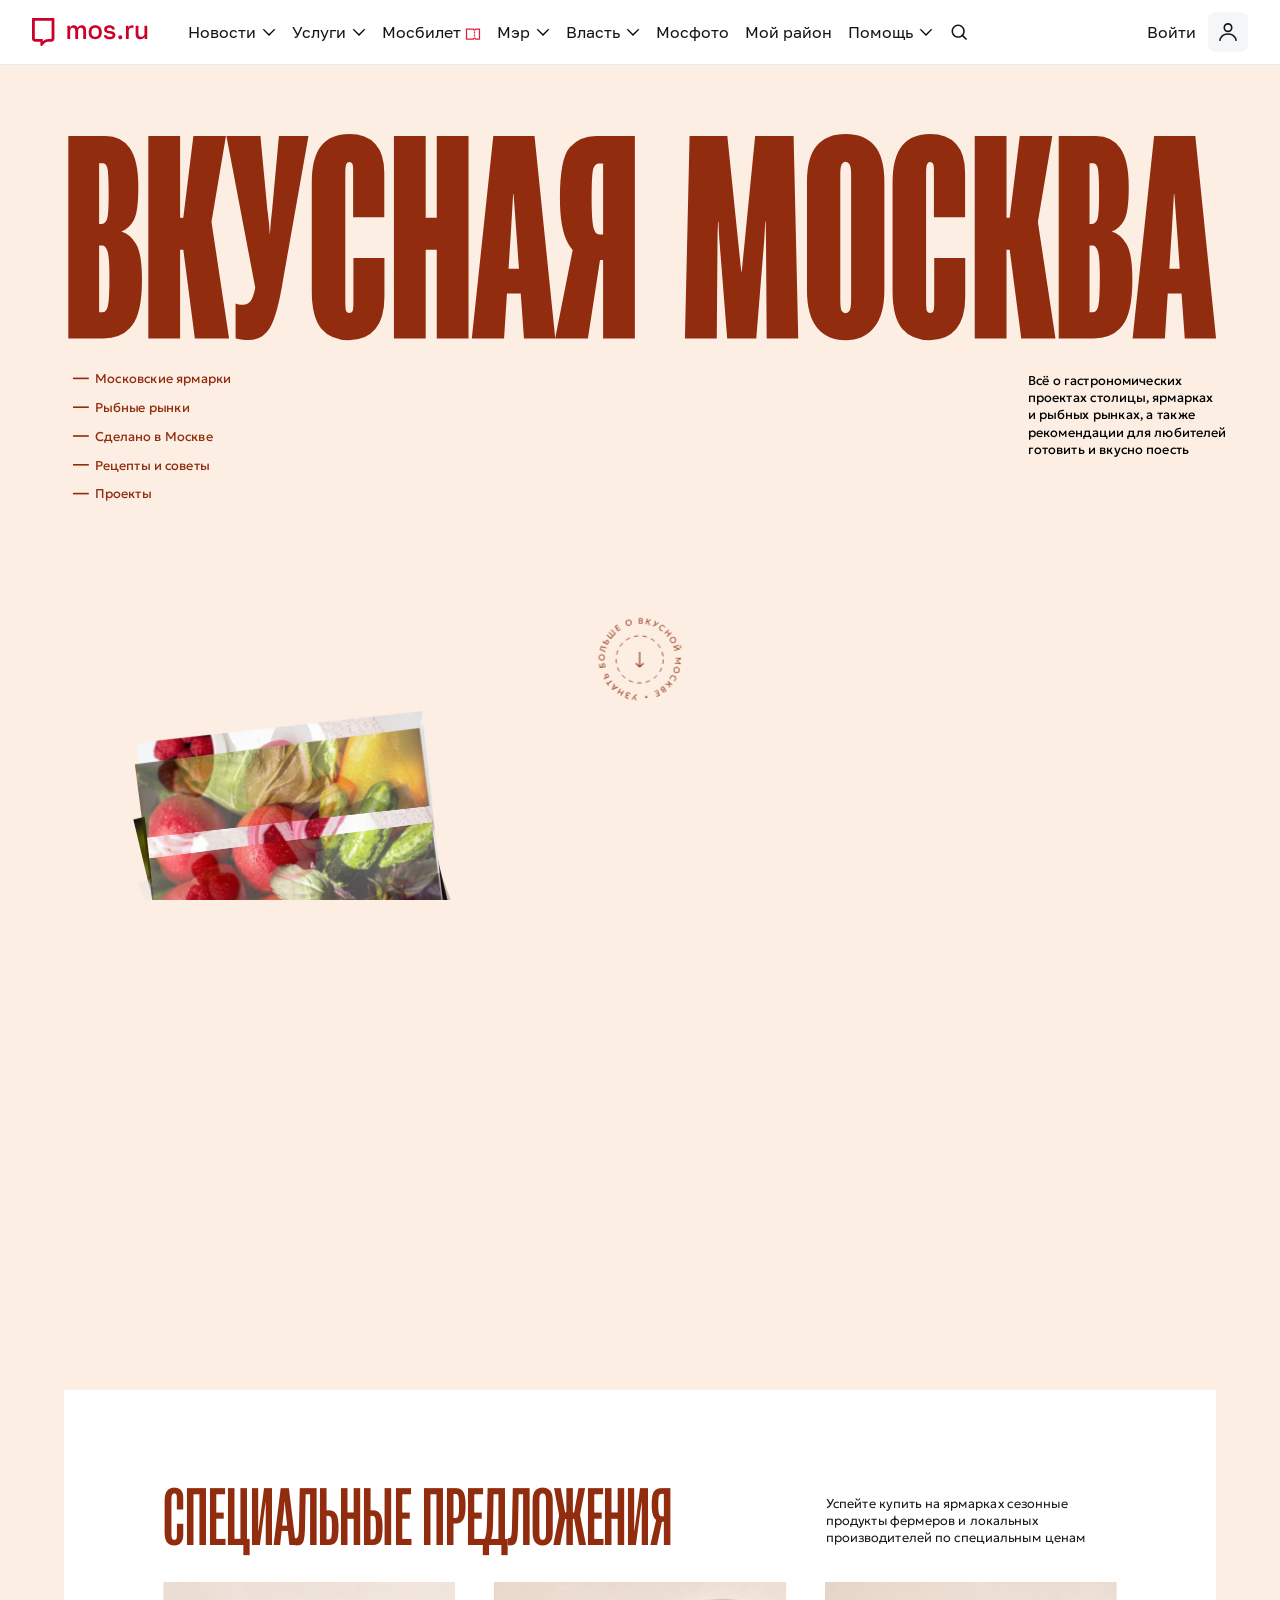
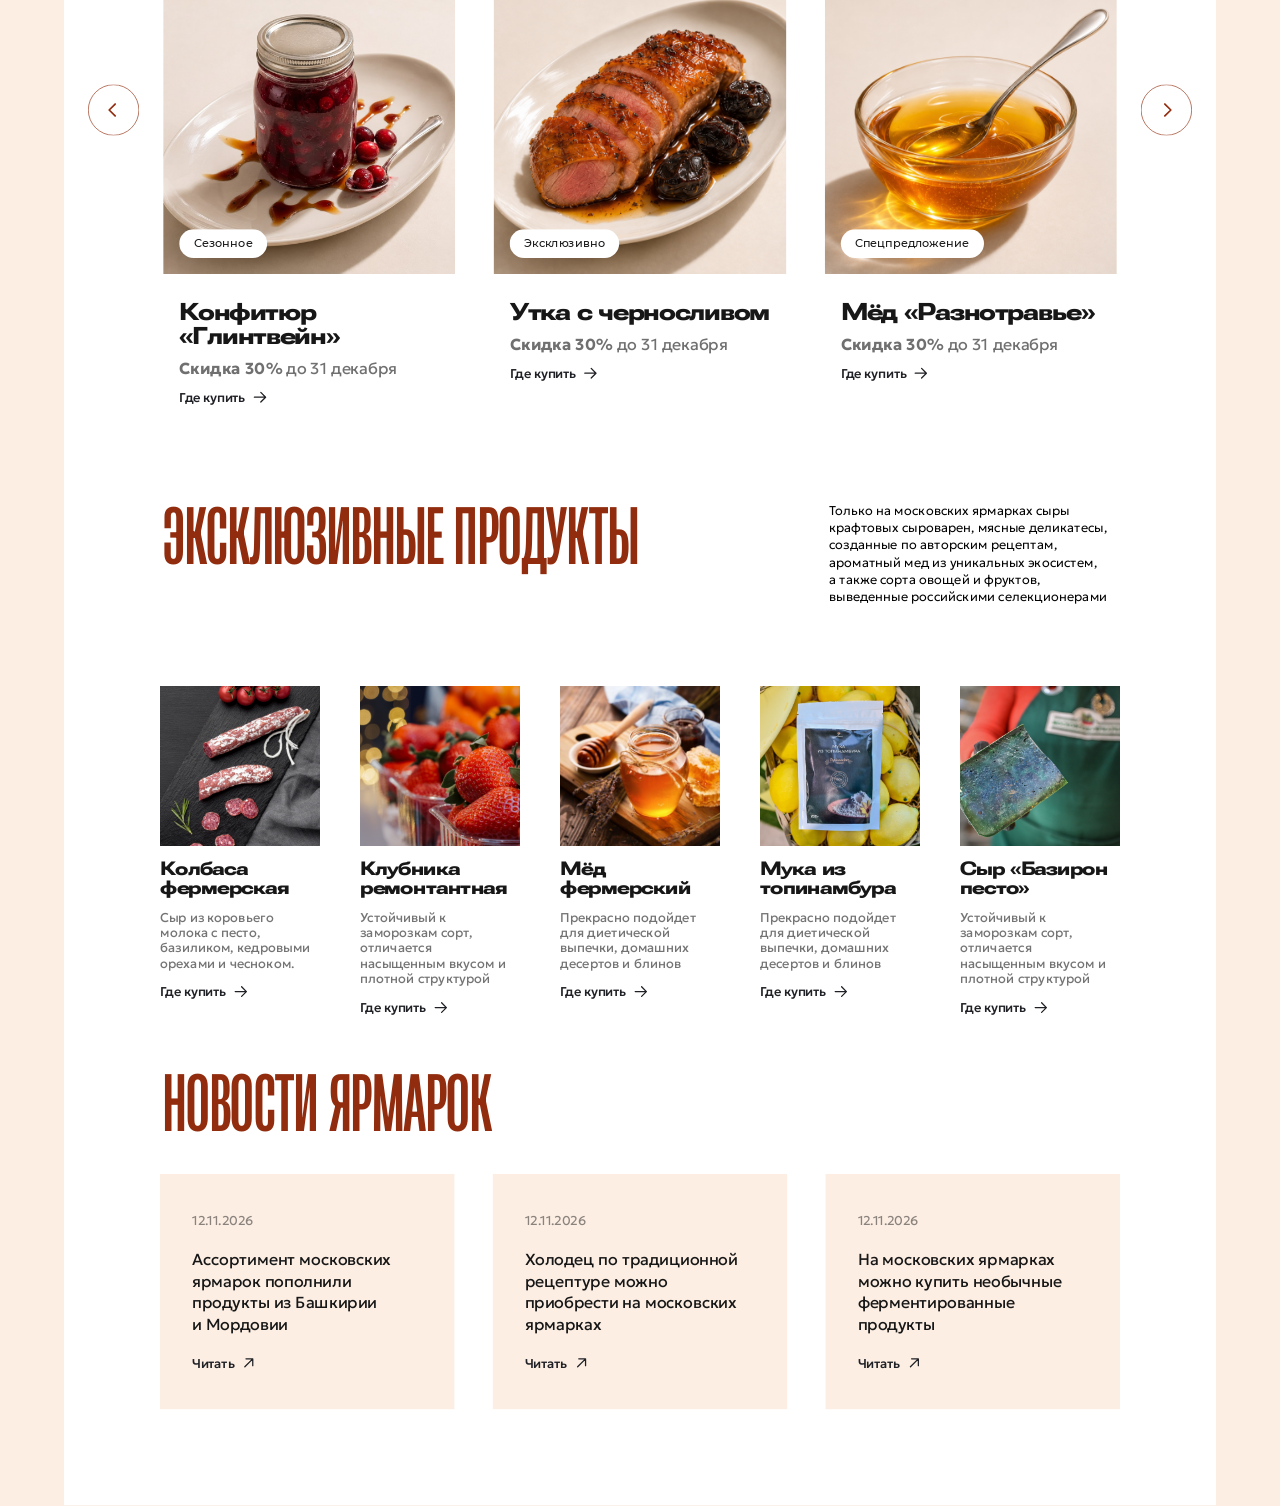
==== commit c7cb3b48: "Add Moscow fairs sections, scroll transition and card hover states" ====
--- a/mos-carousel-3/index.html
+++ b/mos-carousel-3/index.html
@@ -1,8 +1,15 @@
 <!doctype html>
-<html lang="ru"><head><meta charset="utf-8"><meta name="viewport" content="width=device-width,initial-scale=1"><title>Вкусная Москва — карусель 3</title><link rel="icon" href="data:,"><link rel="stylesheet" href="styles.css"><link rel="stylesheet" href="header.css"><link rel="preload" href="assets/fonts/roboto-flex.ttf" as="font" type="font/ttf" crossorigin><script type="module" src="carousel.js"></script></head>
+<html lang="ru"><head><meta charset="utf-8"><meta name="viewport" content="width=device-width,initial-scale=1"><title>Вкусная Москва — карусель 3</title><link rel="icon" href="data:,"><link rel="stylesheet" href="styles.css?v=20261125-fish-fade"><link rel="stylesheet" href="header.css"><link rel="stylesheet" href="fairs.css"><link rel="preload" href="assets/fonts/roboto-flex.ttf" as="font" type="font/ttf" crossorigin><script type="module" src="carousel.js?v=local-fairs"></script><script type="module" src="fairs-scroll.js"></script></head>
 <body><!-- Markup, class names and SVGs copied from the live mos.ru header, 2026-11-24. -->
 <div id="mos-header" class="mos-widget-header mos_layouts_wrapper"><div class="Header_header__1FD6w Header_headerRendered__24O7k" tabindex="-1"><div class="Header_inside__1MzA3 ru"><header class="Caption_caption__3R-Mi" aria-label="Портал mos.ru"><div class="Caption_name__1pfTC"><a aria-disabled="true" tabindex="-1" aria-label="mos.ru — Официальный сайт Мэра Москвы" id="mos-header-title" class="link_link__29xFl link_focusable__lMy2y Caption_nameLink__2XS9J" style="height:100%"><span class="Caption_logo__IS1vg"><img src="assets/mos-header/logo.svg" aria-hidden="true" alt="" class="Caption_iconLogo__P_cnI"></span></a></div><div class="Caption_menu__2k-Z3"><div class="Menu_menuWrapper__341hI"><nav aria-label="Разделы портала" class="Menu_menu__13xOb"><div class="Menu_item__5wCCF"><div class="dropdown_dropdown__1Oynj dropdown_dropdownTriggerWithArrow__3jYM_"><a aria-disabled="true" tabindex="-1" role="link" class="Menu_link__1f7RY common_unstyledButton__10cKX common_large__34EIE common_large__34EIE link_primary__fU-Jd link_link__29xFl link_focusable__lMy2y">Новости</a><button aria-disabled="true" tabindex="-1" type="button" class="dropdown_dropdownTrigger__SxgNI link_focusable__lMy2y dropdown_dropdownTriggerWithArrowAlways__5y4mP" aria-label="Меню раздела Новости"><svg width="16" height="16" viewBox="0 0 16 16" fill="#0E0E0F" class="dropdown_dropdownTriggerArrow__17cwd dropdown_dropdownTriggerArrowVisible__3bAlf"><path d="M1.43774 5.3335L8.00008 11.8958L14.5624 5.3335L12.7711 5.3335L8.00008 10.1045L3.22908 5.3335L1.43774 5.3335Z" fill="#13151A"/></svg></button></div></div><div class="Menu_item__5wCCF"><div class="dropdown_dropdown__1Oynj dropdown_dropdownTriggerWithArrow__3jYM_"><a aria-disabled="true" tabindex="-1" role="link" class="Menu_link__1f7RY common_unstyledButton__10cKX common_large__34EIE common_large__34EIE link_primary__fU-Jd link_link__29xFl link_focusable__lMy2y">Услуги</a><button aria-disabled="true" tabindex="-1" type="button" class="dropdown_dropdownTrigger__SxgNI link_focusable__lMy2y dropdown_dropdownTriggerWithArrowAlways__5y4mP" aria-label="Меню раздела Услуги"><svg width="16" height="16" viewBox="0 0 16 16" fill="#0E0E0F" class="dropdown_dropdownTriggerArrow__17cwd dropdown_dropdownTriggerArrowVisible__3bAlf"><path d="M1.43774 5.3335L8.00008 11.8958L14.5624 5.3335L12.7711 5.3335L8.00008 10.1045L3.22908 5.3335L1.43774 5.3335Z" fill="#13151A"/></svg></button></div></div><div class="Menu_item__5wCCF"><a aria-disabled="true" tabindex="-1" role="link" class="Menu_link__1f7RY common_unstyledButton__10cKX common_large__34EIE common_large__34EIE link_primary__fU-Jd link_link__29xFl link_focusable__lMy2y">Мосбилет</a><div class="Menu_ticketIcon__lzpXe" aria-hidden="true" role="presentation"><img src="assets/mos-header/ticket.svg" alt=""></div></div><div class="Menu_item__5wCCF"><div class="dropdown_dropdown__1Oynj dropdown_dropdownTriggerWithArrow__3jYM_"><a aria-disabled="true" tabindex="-1" role="link" class="Menu_link__1f7RY common_unstyledButton__10cKX common_large__34EIE common_large__34EIE link_primary__fU-Jd link_link__29xFl link_focusable__lMy2y">Мэр</a><button aria-disabled="true" tabindex="-1" type="button" class="dropdown_dropdownTrigger__SxgNI link_focusable__lMy2y dropdown_dropdownTriggerWithArrowAlways__5y4mP" aria-label="Меню раздела Мэр"><svg width="16" height="16" viewBox="0 0 16 16" fill="#0E0E0F" class="dropdown_dropdownTriggerArrow__17cwd dropdown_dropdownTriggerArrowVisible__3bAlf"><path d="M1.43774 5.3335L8.00008 11.8958L14.5624 5.3335L12.7711 5.3335L8.00008 10.1045L3.22908 5.3335L1.43774 5.3335Z" fill="#13151A"/></svg></button></div></div><div class="Menu_item__5wCCF"><div class="dropdown_dropdown__1Oynj dropdown_dropdownTriggerWithArrow__3jYM_"><a aria-disabled="true" tabindex="-1" role="link" class="Menu_link__1f7RY common_unstyledButton__10cKX common_large__34EIE common_large__34EIE link_primary__fU-Jd link_link__29xFl link_focusable__lMy2y">Власть</a><button aria-disabled="true" tabindex="-1" type="button" class="dropdown_dropdownTrigger__SxgNI link_focusable__lMy2y dropdown_dropdownTriggerWithArrowAlways__5y4mP" aria-label="Меню раздела Власть"><svg width="16" height="16" viewBox="0 0 16 16" fill="#0E0E0F" class="dropdown_dropdownTriggerArrow__17cwd dropdown_dropdownTriggerArrowVisible__3bAlf"><path d="M1.43774 5.3335L8.00008 11.8958L14.5624 5.3335L12.7711 5.3335L8.00008 10.1045L3.22908 5.3335L1.43774 5.3335Z" fill="#13151A"/></svg></button></div></div><div class="Menu_item__5wCCF"><a aria-disabled="true" tabindex="-1" role="link" class="Menu_link__1f7RY common_unstyledButton__10cKX common_large__34EIE common_large__34EIE link_primary__fU-Jd link_link__29xFl link_focusable__lMy2y">Мосфото</a></div><div class="Menu_item__5wCCF"><a aria-disabled="true" tabindex="-1" role="link" class="Menu_link__1f7RY common_unstyledButton__10cKX common_large__34EIE common_large__34EIE link_primary__fU-Jd link_link__29xFl link_focusable__lMy2y">Мой район</a></div><div class="Menu_item__5wCCF"><div class="dropdown_dropdown__1Oynj dropdown_dropdownTriggerWithArrow__3jYM_"><a aria-disabled="true" tabindex="-1" role="link" class="Menu_link__1f7RY common_unstyledButton__10cKX common_large__34EIE common_large__34EIE link_primary__fU-Jd link_link__29xFl link_focusable__lMy2y">Помощь</a><button aria-disabled="true" tabindex="-1" type="button" class="dropdown_dropdownTrigger__SxgNI link_focusable__lMy2y dropdown_dropdownTriggerWithArrowAlways__5y4mP" aria-label="Меню раздела Помощь"><svg width="16" height="16" viewBox="0 0 16 16" fill="#0E0E0F" class="dropdown_dropdownTriggerArrow__17cwd dropdown_dropdownTriggerArrowVisible__3bAlf"><path d="M1.43774 5.3335L8.00008 11.8958L14.5624 5.3335L12.7711 5.3335L8.00008 10.1045L3.22908 5.3335L1.43774 5.3335Z" fill="#13151A"/></svg></button></div></div></nav><div class="Menu_lastSlot__1nixy Menu_slot__-tcaB common_item__16qjr"><div class="Search_searchWrapper__2cm_Z"><div class="Search_search__2uVwW"><button type="button" aria-disabled="true" tabindex="-1" class="Search_button__17yql link_focusable__lMy2y" aria-label="Поиск по сайту"><svg width="20" height="20" viewBox="0 0 20 20" fill="none" class="Search_icon__Sj_Ky" role="presentation"><path fill-rule="evenodd" clip-rule="evenodd" d="M9.1665 2.5415C5.50762 2.5415 2.5415 5.50762 2.5415 9.1665C2.5415 12.8254 5.50762 15.7915 9.1665 15.7915C10.6956 15.7915 12.1037 15.2735 13.2248 14.4034L16.9106 18.0891L18.0891 16.9106L14.4034 13.2248C15.2735 12.1037 15.7915 10.6956 15.7915 9.1665C15.7915 5.50762 12.8254 2.5415 9.1665 2.5415ZM4.12484 9.1665C4.12484 6.38207 6.38207 4.12484 9.1665 4.12484C11.9509 4.12484 14.2082 6.38207 14.2082 9.1665C14.2082 11.9509 11.9509 14.2082 9.1665 14.2082C6.38207 14.2082 4.12484 11.9509 4.12484 9.1665Z" fill="#13151A"/></svg></button></div></div></div></div></div><div class="Caption_icons__1krw6"><div class="Caption_navIcon__1FbCm Caption_icon__2XT7z"><button aria-disabled="true" tabindex="-1" type="button" class="Icon_icon__voGwJ common_unstyledButton__10cKX" aria-label="Навигация по сайту"><svg width="16" height="12" class="Icon_iconImg__1Ll2u" role="img" aria-label="Навигация по сайту"><g transform="translate(-124 -292)" fill="none" fill-rule="evenodd"><path d="M139.25 302a.75.75 0 110 1.5h-14.5a.75.75 0 110-1.5h14.5zm0-5a.75.75 0 110 1.5h-14.5a.75.75 0 010-1.5h14.5zm0-5a.75.75 0 110 1.5h-14.5a.75.75 0 010-1.5h14.5z" fill="currentColor"/></g></svg></button></div><div class="Caption_searchIcon__3LSSY Caption_icon__2XT7z"><button aria-disabled="true" tabindex="-1" type="button" class="Icon_icon__voGwJ common_unstyledButton__10cKX" aria-label="Поиск по сайту"><svg width="16" height="17" fill="none" class="Icon_iconImg__1Ll2u" role="img" aria-label="Поиск по сайту"><path fill-rule="evenodd" clip-rule="evenodd" d="M14.508 7.462a7.045 7.045 0 1 0-3.307 5.972l3.04 3.04a.75.75 0 0 0 1.06 0l.089-.09a.75.75 0 0 0 0-1.06l-2.913-2.913a7.022 7.022 0 0 0 2.03-4.95Zm-7.046-5.42a5.42 5.42 0 1 0 0 10.84 5.42 5.42 0 0 0 0-10.84Z" fill="currentColor"/></svg></button></div><div class="Caption_userMobile__apo0A Caption_icon__2XT7z"><div class="User_mobile__3-mrU"><button aria-disabled="true" tabindex="-1" type="button" class="UserIcon_icon__3o-8a common_unstyledButton__10cKX" aria-label="Вход/Регистрация"><svg width="20" height="20" viewBox="0 0 20 20" fill="none" role="presentation"><path fill-rule="evenodd" clip-rule="evenodd" d="M9.99988 1.09375C7.49734 1.09375 5.46863 3.12246 5.46863 5.625C5.46863 8.12754 7.49734 10.1562 9.99988 10.1562C12.5024 10.1562 14.5311 8.12754 14.5311 5.625C14.5311 3.12246 12.5024 1.09375 9.99988 1.09375ZM7.03113 5.625C7.03113 3.9854 8.36028 2.65625 9.99988 2.65625C11.6395 2.65625 12.9686 3.9854 12.9686 5.625C12.9686 7.2646 11.6395 8.59375 9.99988 8.59375C8.36028 8.59375 7.03113 7.2646 7.03113 5.625Z" fill="#13151A"/><path d="M2.74007 14.6018C2.09905 15.4352 1.695 16.2654 1.4506 16.887C1.2081 17.5038 1.08363 18.0948 0.952637 18.7334L2.48327 19.0473C2.48747 19.0268 2.49165 19.0064 2.49583 18.9861C2.60464 18.4549 2.70424 17.9687 2.90475 17.4587C3.10957 16.9378 3.4477 16.2446 3.97855 15.5545C5.02254 14.1973 6.83601 12.8125 9.99994 12.8125C13.1639 12.8125 14.9773 14.1973 16.0213 15.5545C16.5522 16.2446 16.8903 16.9378 17.0951 17.4587C17.2959 17.9693 17.3934 18.4457 17.5019 18.9756C17.5068 18.9994 17.5117 19.0233 17.5166 19.0473L19.0472 18.7334C18.9163 18.0949 18.7916 17.5033 18.5493 16.887C18.3049 16.2654 17.9008 15.4352 17.2598 14.6018C15.96 12.9121 13.711 11.25 9.99994 11.25C6.28886 11.25 4.03984 12.9121 2.74007 14.6018Z" fill="#13151A"/></svg></button></div></div><div class="Caption_userDesktop__2wfJM"><a aria-disabled="true" tabindex="-1" class="Caption_item__3tAks link_white__1QFFV link_link__29xFl link_focusable__lMy2y Caption_itemUser__373OT User_loginLink__1L0QF common_unstyledButton__10cKX User_loginButton__2k0Cj" aria-label="Вход/Регистрация"><span class="User_loginLinkText__3rVLq" aria-hidden="true">Войти</span><span class="User_icon__2FnO5 link_white__1QFFV link_link__29xFl link_focusable__lMy2y Caption_icon__2XT7z"><svg width="20" height="20" viewBox="0 0 20 20" fill="none" role="presentation"><path fill-rule="evenodd" clip-rule="evenodd" d="M9.99988 1.09375C7.49734 1.09375 5.46863 3.12246 5.46863 5.625C5.46863 8.12754 7.49734 10.1562 9.99988 10.1562C12.5024 10.1562 14.5311 8.12754 14.5311 5.625C14.5311 3.12246 12.5024 1.09375 9.99988 1.09375ZM7.03113 5.625C7.03113 3.9854 8.36028 2.65625 9.99988 2.65625C11.6395 2.65625 12.9686 3.9854 12.9686 5.625C12.9686 7.2646 11.6395 8.59375 9.99988 8.59375C8.36028 8.59375 7.03113 7.2646 7.03113 5.625Z" fill="#13151A"/><path d="M2.74007 14.6018C2.09905 15.4352 1.695 16.2654 1.4506 16.887C1.2081 17.5038 1.08363 18.0948 0.952637 18.7334L2.48327 19.0473C2.48747 19.0268 2.49165 19.0064 2.49583 18.9861C2.60464 18.4549 2.70424 17.9687 2.90475 17.4587C3.10957 16.9378 3.4477 16.2446 3.97855 15.5545C5.02254 14.1973 6.83601 12.8125 9.99994 12.8125C13.1639 12.8125 14.9773 14.1973 16.0213 15.5545C16.5522 16.2446 16.8903 16.9378 17.0951 17.4587C17.2959 17.9693 17.3934 18.4457 17.5019 18.9756C17.5068 18.9994 17.5117 19.0233 17.5166 19.0473L19.0472 18.7334C18.9163 18.0949 18.7916 17.5033 18.5493 16.887C18.3049 16.2654 17.9008 15.4352 17.2598 14.6018C15.96 12.9121 13.711 11.25 9.99994 11.25C6.28886 11.25 4.03984 12.9121 2.74007 14.6018Z" fill="#13151A"/></svg></span></a></div></div></header></div></div></div>
-<div class="artboard"><main tabindex="0" aria-label="Вкусная Москва. Перетаскивай карусель мышью или используй стрелки клавиатуры." class="hero" aria-labelledby="title">
+<main class="page-story"><div class="market-backdrop-track"><div class="market-backdrop">
+<div class="market-photo" aria-hidden="true"><img src="assets/fairs/apples.jpg" width="4096" height="1718" alt="" decoding="async"><div class="market-photo-shade"></div></div>
+<div class="market-art">
+<section class="market-intro" id="mos-fairs" aria-labelledby="fairs-title">
+<h2 id="fairs-title">Московские<br>ярмарки</h2>
+<p class="market-intro-description">Лучшие продукты России на столичных ярмарках. В Москве можно купить любые продукты и попробовать блюда со всего света</p>
+<div class="market-categories" aria-label="Категории продуктов"><span class="market-category">Мясо</span><span class="market-category">Фрукты</span><span class="market-category">Овощи</span><span class="market-category">Мёд</span><span class="market-category">Сыры</span><span class="market-category">Колбасы и деликатесы</span><span class="market-category">Полуфабрикаты</span></div></section>
+</div></div></div><div class="hero-cover"><div class="artboard"><section tabindex="0" aria-label="Вкусная Москва. Перетаскивай карусель мышью или используй стрелки клавиатуры." class="hero" aria-labelledby="title">
 <h1 id="title"><span class="title-line">Вкусная Москва</span></h1>
 <div class="cards" aria-hidden="true">
 <div class="card-product"><img src="assets/photos/01.jpg" alt="" draggable="false"></div>
@@ -38,6 +45,9 @@
 </svg>
 </button>
 <p class="error" hidden role="status"></p>
-</main></div>
+</section></div></div><div class="hero-spacer" aria-hidden="true"></div><div class="market-content-shell"><div class="market-content">
+<section class="offers-section" aria-labelledby="offers-title"><div class="market-section-heading"><h2 id="offers-title">Специальные предложения</h2><p class="market-section-description">Успейте купить на ярмарках сезонные продукты фермеров и локальных производителей по специальным ценам</p></div>
+<div class="offers-row"><article class="card-offer"><div class="offer-image"><img src="assets/offers/jam.jpg" alt="Конфитюр «Глинтвейн»" width="366" height="366" loading="lazy"><span class="offer-tag">Сезонное</span></div><div class="offer-copy"><h3>Конфитюр «Глинтвейн»</h3><p class="offer-discount"><strong>Скидка 30%</strong> до 31 декабря</p><span class="market-action">Где купить<img src="assets/offers/action-arrow.svg" width="20" height="20" alt=""></span></div></article><article class="card-offer"><div class="offer-image"><img src="assets/offers/duck.jpg" alt="Утка с черносливом" width="366" height="366" loading="lazy"><span class="offer-tag">Эксклюзивно</span></div><div class="offer-copy"><h3>Утка с черносливом</h3><p class="offer-discount"><strong>Скидка 30%</strong> до 31 декабря</p><span class="market-action">Где купить<img src="assets/offers/action-arrow.svg" width="20" height="20" alt=""></span></div></article><article class="card-offer"><div class="offer-image"><img src="assets/offers/honey.jpg" alt="Мёд «Разнотравье»" width="366" height="366" loading="lazy"><span class="offer-tag">Спецпредложение</span></div><div class="offer-copy"><h3>Мёд «Разнотравье»</h3><p class="offer-discount"><strong>Скидка 30%</strong> до 31 декабря</p><span class="market-action">Где купить<img src="assets/offers/action-arrow.svg" width="20" height="20" alt=""></span></div></article></div><button type="button" class="offers-arrow offers-arrow--previous" aria-label="Предыдущее предложение" aria-disabled="true" tabindex="-1"><img src="assets/offers/previous.svg" width="64" height="64" alt=""></button><button type="button" class="offers-arrow offers-arrow--next" aria-label="Следующее предложение" aria-disabled="true" tabindex="-1"><img src="assets/offers/next.svg" width="64" height="64" alt=""></button></section>
+<section class="products-section" aria-labelledby="products-title"><div class="market-section-heading"><h2 id="products-title">Эксклюзивные продукты</h2><p class="market-section-description">Только на московских ярмарках сыры крафтовых сыроварен, мясные деликатесы, созданные по авторским рецептам, ароматный мед из уникальных экосистем, а также сорта овощей и фруктов, выведенные российскими селекционерами</p></div><div class="products-row"><article class="card-exclusive"><div class="exclusive-image-frame"><img class="exclusive-image" src="assets/products/sausage.jpg" alt="Колбаса фермерская" width="200" height="200" loading="lazy"></div><h3>Колбаса фермерская</h3><p>Сыр из коровьего молока с песто, базиликом, кедровыми орехами и чесноком.</p><span class="market-action">Где купить<img src="assets/offers/action-arrow.svg" width="20" height="20" alt=""></span></article><article class="card-exclusive"><div class="exclusive-image-frame"><img class="exclusive-image" src="assets/products/strawberries.jpg" alt="Клубника ремонтантная" width="200" height="200" loading="lazy"></div><h3>Клубника ремонтантная</h3><p>Устойчивый к заморозкам сорт, отличается насыщенным вкусом и плотной структурой</p><span class="market-action">Где купить<img src="assets/offers/action-arrow.svg" width="20" height="20" alt=""></span></article><article class="card-exclusive"><div class="exclusive-image-frame"><img class="exclusive-image" src="assets/products/honey.jpg" alt="Мёд фермерский" width="200" height="200" loading="lazy"></div><h3>Мёд фермерский</h3><p>Прекрасно подойдет для диетической выпечки, домашних десертов и блинов</p><span class="market-action">Где купить<img src="assets/offers/action-arrow.svg" width="20" height="20" alt=""></span></article><article class="card-exclusive"><div class="exclusive-image-frame"><img class="exclusive-image" src="assets/products/flour.jpg" alt="Мука из топинамбура" width="200" height="200" loading="lazy"></div><h3>Мука из топинамбура</h3><p>Прекрасно подойдет для диетической выпечки, домашних десертов и блинов</p><span class="market-action">Где купить<img src="assets/offers/action-arrow.svg" width="20" height="20" alt=""></span></article><article class="card-exclusive"><div class="exclusive-image-frame"><img class="exclusive-image" src="assets/products/pesto.jpg" alt="Сыр «Базирон песто»" width="200" height="200" loading="lazy"></div><h3>Сыр «Базирон песто»</h3><p>Устойчивый к заморозкам сорт, отличается насыщенным вкусом и плотной структурой</p><span class="market-action">Где купить<img src="assets/offers/action-arrow.svg" width="20" height="20" alt=""></span></article></div></section><section class="market-news-section" aria-labelledby="news-title"><div class="market-section-heading"><h2 id="news-title">Новости ярмарок</h2></div><div class="market-news-row"><article class="card-market-news"><time datetime="2026-11-12">12.11.2026</time><h3>Ассортимент московских ярмарок пополнили продукты из Башкирии и Мордовии</h3><span class="market-action">Читать<img src="assets/offers/news-arrow.svg" width="20" height="20" alt=""></span></article><article class="card-market-news"><time datetime="2026-11-12">12.11.2026</time><h3>Холодец по традиционной рецептуре можно приобрести на московских ярмарках</h3><span class="market-action">Читать<img src="assets/offers/news-arrow.svg" width="20" height="20" alt=""></span></article><article class="card-market-news"><time datetime="2026-11-12">12.11.2026</time><h3>На московских ярмарках можно купить необычные ферментированные продукты</h3><span class="market-action">Читать<img src="assets/offers/news-arrow.svg" width="20" height="20" alt=""></span></article></div></section></div></div></main>
 <noscript><style>.title-line,.anchor-nav,.intro,.scroll-cue{opacity:1!important}</style></noscript>
 </body></html>
--- a/mos-carousel-3/styles.css
+++ b/mos-carousel-3/styles.css
@@ -15,6 +15,7 @@
 .anchor-nav-item{display:flex;align-items:center;gap:8px;width:100%;margin:0;padding:0;border:0;background:none;color:#912c0e;font:400 16px/16px "Geologica",sans-serif;font-variation-settings:"CRSV" 0,"SHRP" 0;text-align:left;white-space:nowrap;cursor:pointer}
 .anchor-nav-item::before{content:"";flex:0 0 auto;width:20px;height:2px;background:currentColor;transition:width 200ms ease}
 .anchor-nav-item span{flex-shrink:0}
+.anchor-nav-item:hover{color:#df2836}
 .anchor-nav-item:hover::before,.anchor-nav-item:focus-visible::before{width:40px}
 .anchor-nav-item:focus-visible{outline:1px solid currentColor;outline-offset:4px}
 .intro{position:absolute;z-index:60;left:1285px;top:385px;width:261px;margin:0;color:#000;font:400 16px/1.35 "Geologica",sans-serif;font-variation-settings:"CRSV" 0,"SHRP" 0;cursor:default}
@@ -37,3 +38,7 @@
 .hero.is-dragging{cursor:grabbing}
 .card-product{clip-path:inset(0 0 0 50%);z-index:40}
 .card-overlap{clip-path:inset(0 50% 0 0);z-index:41}
+
+.card-product video,.card-overlap video{position:absolute;inset:0;display:block;width:100%;height:100%;object-fit:cover;opacity:0;pointer-events:none;transition:opacity 320ms ease-in-out}
+.is-fish-playing [data-fish-card] video{opacity:1}
+@media(prefers-reduced-motion:reduce){.card-product video,.card-overlap video{transition:none}}
--- a/mos-carousel-3/fairs.css
+++ b/mos-carousel-3/fairs.css
@@ -0,0 +1,58 @@
+@font-face{font-family:"Montserrat";src:url("assets/fonts/Montserrat-Medium.ttf") format("truetype");font-weight:500;font-display:swap}
+.page-story{position:relative}
+.hero-cover{position:absolute;top:0;left:0;width:100%;height:var(--hero-px,840px);z-index:2;background:#fceee3;overflow:hidden}
+.hero-cover .artboard{top:0}
+.hero-spacer{height:var(--hero-px,840px)}
+.market-backdrop-track{position:absolute;top:0;left:0;width:100%;height:var(--backdrop-track-height,1853px);z-index:0}
+.market-backdrop{position:sticky;top:64px;height:var(--backdrop-px,1013px);width:100%;overflow:hidden}
+.market-art{position:absolute;top:0;left:var(--market-left,0px);width:1600px;height:1013px;transform:scale(var(--content-scale,1));transform-origin:top left}
+.market-photo{position:absolute;inset:0;overflow:hidden;transform:scaleX(-1)}
+.market-photo>img{position:absolute;left:-40%;top:-19.25%;width:180%;height:119.25%;max-width:none;object-fit:cover}
+.market-photo-shade{position:absolute;inset:0;background:linear-gradient(-10.644399deg,rgba(50,31,17,0) 48.552%,rgba(50,31,17,.7) 87.639%)}
+.market-intro{position:absolute;inset:0;color:#fff;opacity:0;visibility:hidden;transform:translateY(60px);transition:opacity 800ms cubic-bezier(.22,1,.36,1),transform 800ms cubic-bezier(.22,1,.36,1);pointer-events:none}
+.market-intro.is-visible{opacity:1;visibility:visible;transform:translateY(0)}
+.market-intro h2{position:absolute;left:88px;top:104px;margin:0;text-transform:uppercase;font:600 200px/.8 "Roboto Flex",sans-serif;font-stretch:25%;font-variation-settings:"opsz" 144,"wdth" 25,"GRAD" 0,"XOPQ" 96,"XTRA" 468,"YOPQ" 79,"YTAS" 750,"YTDE" -203,"YTFI" 738,"YTLC" 514,"YTUC" 712}
+.market-intro-description{position:absolute;left:878px;top:177px;width:578px;margin:0;font:300 20px/1.35 "Geologica",sans-serif}
+.market-categories{position:absolute;left:80px;top:488px;display:flex;gap:16px;align-items:flex-start;white-space:nowrap}
+.market-category{display:flex;align-items:center;justify-content:center;height:80px;padding:16px 32px;border:1px solid #e8e8e8;border-radius:100px;background:rgba(0,0,0,.2);backdrop-filter:blur(12px);-webkit-backdrop-filter:blur(12px);font:400 24px/1.35 "Geologica",sans-serif;letter-spacing:-.48px;cursor:default;pointer-events:auto}
+.market-content-shell{position:relative;z-index:3;width:calc(1440px * var(--content-scale,1));height:calc(var(--content-height,2144px) * var(--content-scale,1));margin:calc(613px * var(--content-scale,1)) auto 0;transform:translateY(var(--content-scroll-offset,0px))}
+.market-content{position:absolute;top:0;left:0;width:1440px;min-height:2144px;padding:120px 120px 96px;background:#fff;color:#171717;transform:scale(var(--content-scale,1));transform-origin:top left;font:400 16px/1.35 "Geologica",sans-serif}
+.market-content h2,.market-content h3,.market-content p{margin:0}
+.market-section-heading{display:grid;grid-template-columns:780px 364px;gap:48px;align-items:start;margin-left:4px}
+.market-section-heading h2{font:500 100px/.8 "Roboto Flex",sans-serif;text-transform:uppercase;color:#912c0e;white-space:nowrap;font-stretch:35%;font-variation-settings:"opsz" 144,"wdth" 35,"GRAD" 0,"XOPQ" 96,"XTRA" 468,"YOPQ" 79,"YTAS" 750,"YTDE" -203,"YTFI" 738,"YTLC" 514,"YTUC" 712}
+.market-section-description{padding-top:11px;font:300 16px/1.35 "Geologica",sans-serif}
+.offers-section{position:relative;min-height:773px}
+.offers-row{display:grid;grid-template-columns:repeat(3,minmax(0,1fr));gap:48px;width:1192px;margin:40px 0 0 4px}
+.offer-image{position:relative;aspect-ratio:1;overflow:hidden}
+.offer-image>img{display:block;width:100%;height:100%;object-fit:cover}
+.card-offer,.card-exclusive{cursor:pointer}
+.offer-image>img,.exclusive-image{transition:transform 350ms ease}
+.card-offer:hover .offer-image>img,.card-exclusive:hover .exclusive-image{transform:scale(1.1)}
+.offer-tag{position:absolute;left:20px;bottom:20.33px;height:36px;padding:6px 18px 7px;display:flex;align-items:center;justify-content:center;background:#fff;border-radius:20px;font:500 14px/1.35 "Montserrat",sans-serif;white-space:nowrap}
+.offer-copy{display:flex;flex-direction:column;align-items:flex-start;gap:12px;margin-top:32px;padding:0 20px}
+.offer-copy h3{font:750 30px/1 "Roboto Flex",sans-serif;letter-spacing:-1.5px;font-stretch:140%;font-variation-settings:"opsz" 144,"wdth" 140}
+.offer-discount{font:400 20px/1.4 "Geologica",sans-serif;color:rgba(17,17,17,.6)}
+.offer-discount strong{font-weight:700}
+.market-action{display:inline-flex;align-items:center;gap:8px;color:#202126;font:500 16px/1 "Geologica",sans-serif;letter-spacing:-.32px;white-space:nowrap}
+.market-action img{display:block;flex:0 0 auto}
+.offers-arrow{position:absolute;top:248px;width:64px;height:64px;border:0;padding:0;background:none;cursor:default}
+.offers-arrow img{display:block}
+.offers-arrow--previous{left:-90px}
+.offers-arrow--previous img{transform:scaleX(-1)}
+.offers-arrow--next{right:-90px}
+.products-section{min-height:709px}
+.products-section .market-section-heading{grid-template-columns:784px 364px}
+.products-section .market-section-description{padding-top:0;transform:translateY(-3px);color:#000}
+.products-row{display:grid;grid-template-columns:repeat(5,minmax(0,1fr));gap:50px;margin-top:97px}
+.card-exclusive{display:flex;flex-direction:column;gap:16px;align-items:flex-start;min-width:0}
+.exclusive-image{display:block;width:100%;height:auto;aspect-ratio:1;object-fit:cover}
+.exclusive-image-frame{width:100%;aspect-ratio:1;overflow:hidden;flex-shrink:0}
+.card-exclusive h3{font:750 24px/1 "Roboto Flex",sans-serif;letter-spacing:-1.2px;font-stretch:140%;font-variation-settings:"opsz" 144,"wdth" 140}
+.card-exclusive p{font:400 16px/1.2 "Geologica",sans-serif;color:rgba(23,23,23,.6)}
+.market-news-row{display:grid;grid-template-columns:repeat(3,minmax(0,1fr));gap:48px;align-items:start;margin-top:48px}
+.card-market-news{display:flex;flex-direction:column;gap:24px;align-items:flex-start;padding:48px 40px;background:#fceee3}
+.card-market-news time{font:400 16px/1.35 "Geologica",sans-serif;color:rgba(23,23,23,.5)}
+.card-market-news h3{font:400 20px/1.35 "Geologica",sans-serif}
+:is(.card-offer,.card-exclusive,.card-market-news) :is(h3,p,time,.market-action,.offer-tag){transition:color 350ms ease}
+:is(.card-offer,.card-exclusive,.card-market-news):hover :is(h3,p,time,.market-action,.offer-tag){color:#912c0e}
+@media(prefers-reduced-motion:reduce){.market-intro{transition:none;transform:none}.offer-image>img,.exclusive-image{transition:none}}
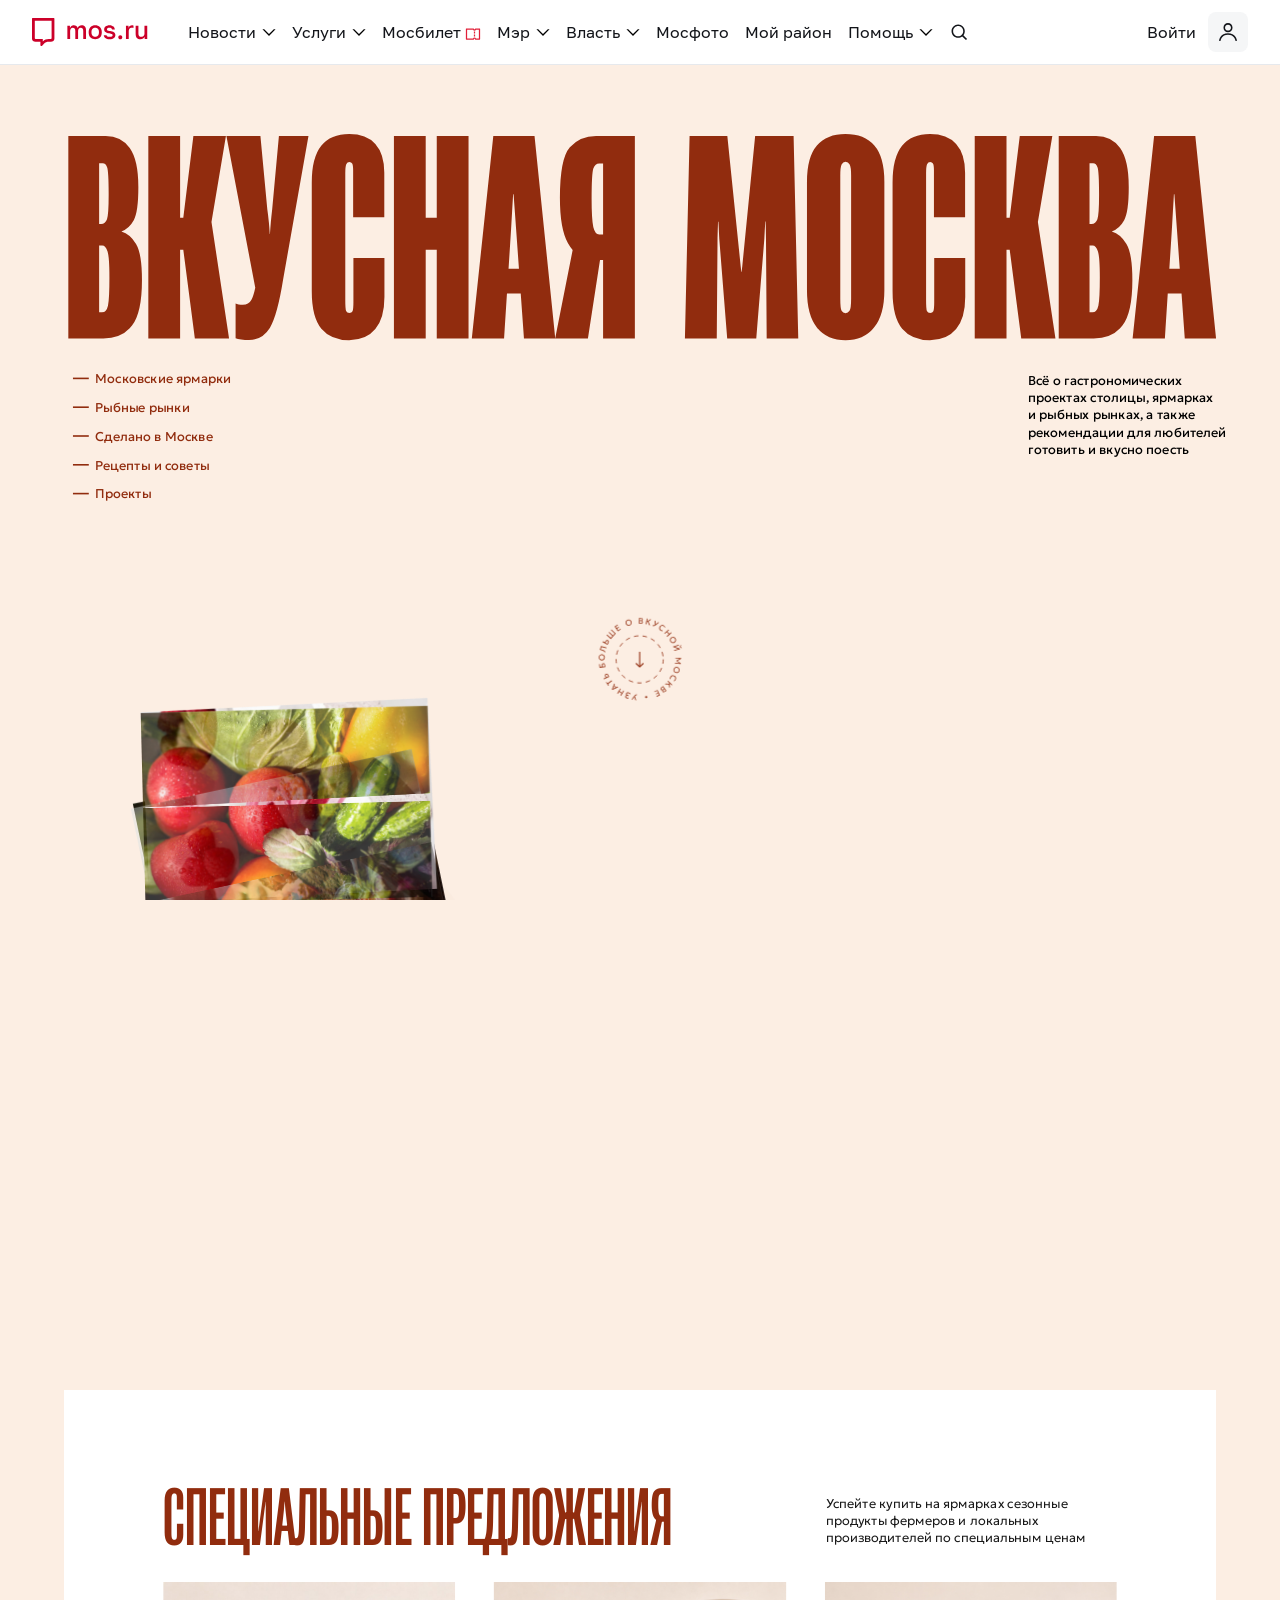
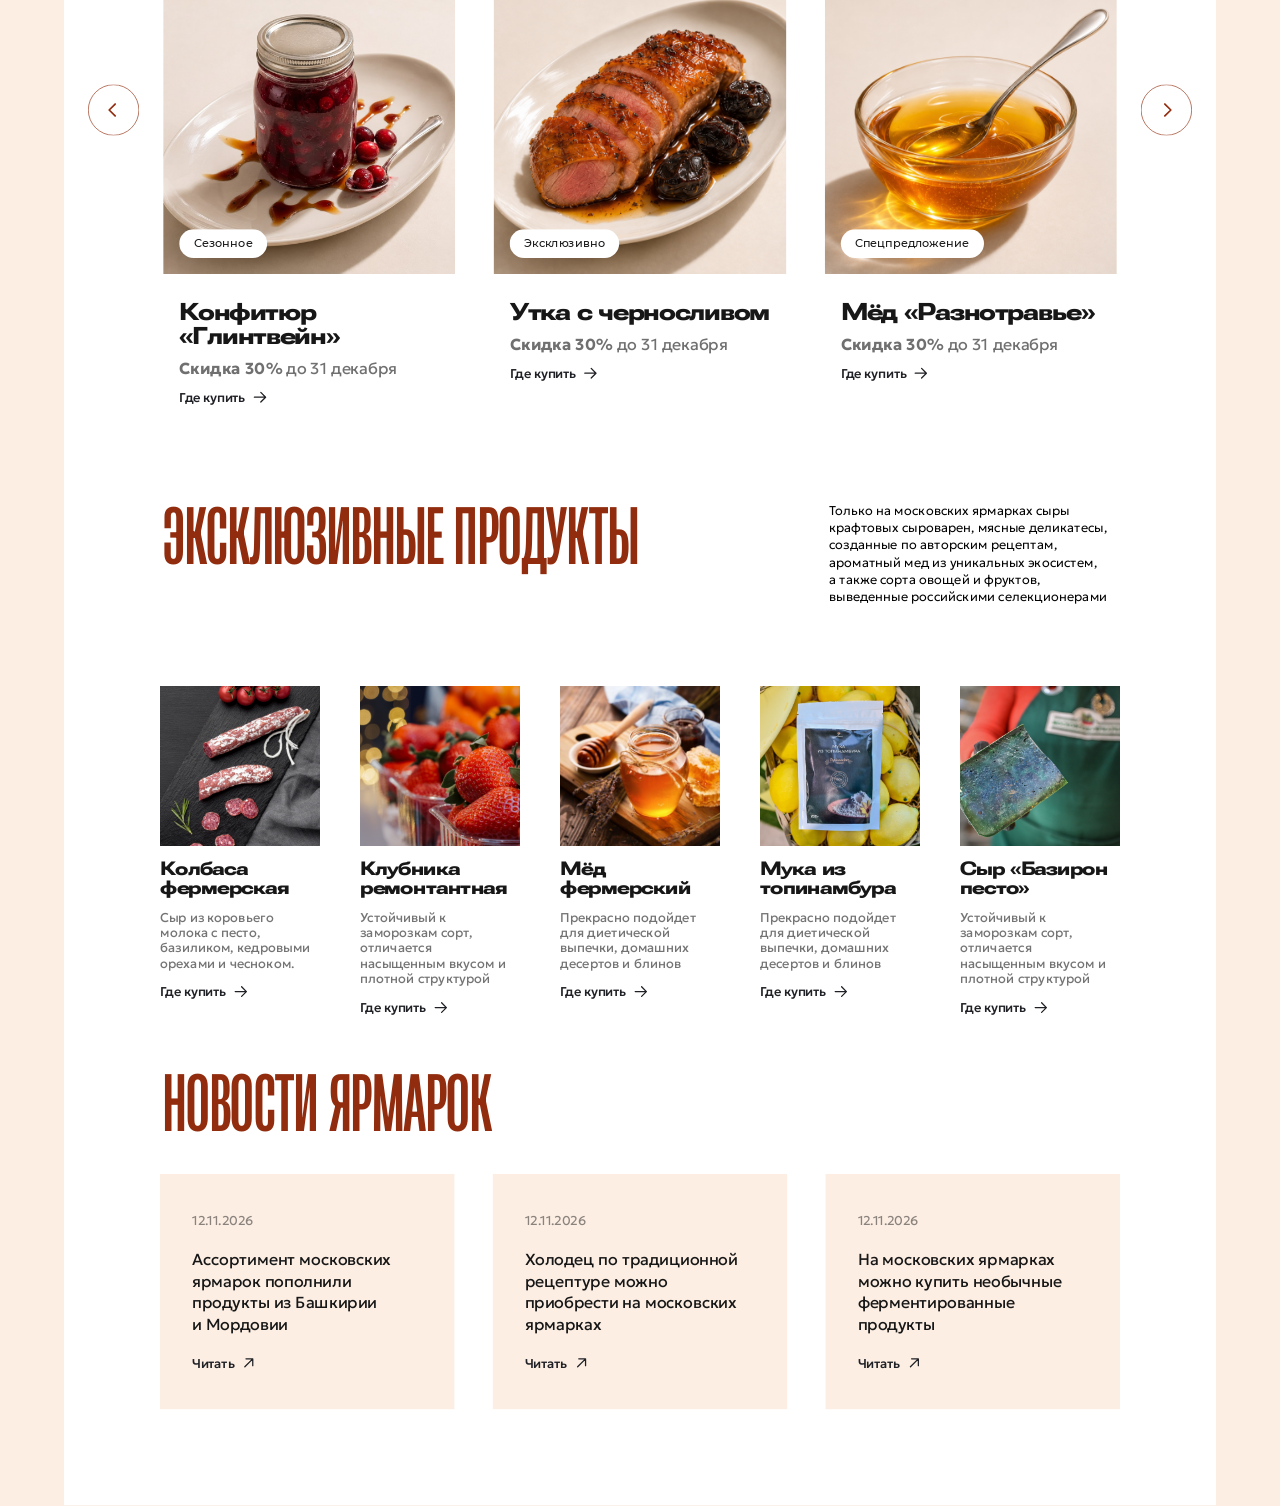
==== commit 9a0a350b: "Replace fish carousel poster with market photo" ====
--- a/mos-carousel-3/index.html
+++ b/mos-carousel-3/index.html
@@ -17,7 +17,7 @@
 <div class="card-product"><img src="assets/photos/03.jpg" alt="" draggable="false"></div>
 <div class="card-product"><img src="assets/photos/04.jpg" alt="" draggable="false"></div>
 <div class="card-product"><img src="assets/photos/05.jpg" alt="" draggable="false"></div>
-<div class="card-product"><img src="assets/photos/06.jpg" alt="" draggable="false"></div>
+<div class="card-product"><img src="assets/photos/06.jpg?v=fish-bg" alt="" draggable="false"></div>
 <div class="card-product"><img src="assets/photos/07.jpg" alt="" draggable="false"></div>
 <div class="card-product"><img src="assets/photos/08.jpg" alt="" draggable="false"></div>
 <div class="card-product"><img src="assets/photos/09.jpg" alt="" draggable="false"></div>
